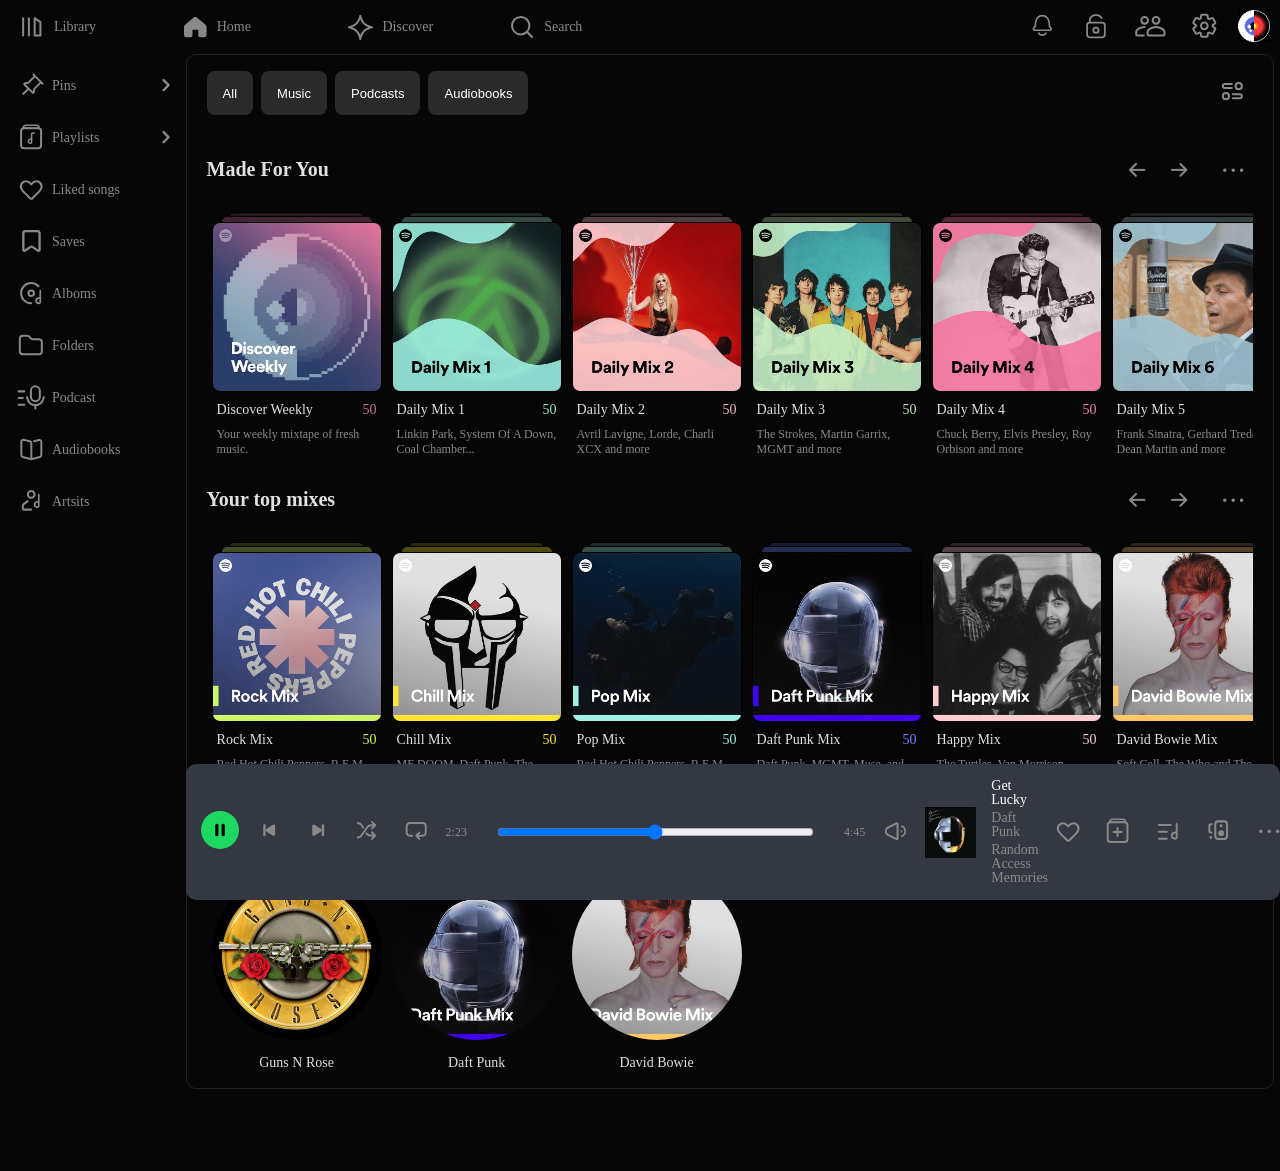
==== index.html @ 8d75981a "fix bugs" ====
<!doctype html>
<html lang="en">
    <head>
        <meta charset="UTF-8">
        <meta name="viewport" content="width=device-width, initial-scale=1.0">
        <link rel="stylesheet" href="./css/style.css">
        <title>imer-10Xfy</title>
    </head>

    <body>
        <!-- mobile and desktop header and menu -->
        <header>
            <!-- desktop >1200px -->
            <section class="desktop-menu">
                <figure class="first-section-head">
                    <div class="header-div">
                        <a href="#">
                            <img src="./assets/images/library.svg" alt="#">
                            <p>Library</p>
                        </a>
                    </div>

                    <div class="header-div">
                        <a href="#">
                            <img src="./assets/images/home button.svg" alt="#">
                            <p>Home</p>
                        </a>
                    </div>

                    <div class="header-div">
                        <a href="#">
                            <img src="./assets/images/Star.svg" alt="#">
                            <p>Discover</p>
                        </a>
                    </div>

                    <div class="header-div">
                        <a href="#">
                            <img src="./assets/images/search.svg" alt="#">
                            <p>Search</p>
                        </a>
                    </div>

                </figure>
                <figure class="second-section-head">
                    <a href="#"><img src="./assets/images/News.svg" class="green-hover" alt="#"></a>
                    <a href="#"><img src="./assets/images/private.svg" class="green-hover" alt="#"></a>

                    <!-- მარჯვენა საიდბარის ღილაკი -->
                    <label for="right-sidebar" class="right-sidebar-btn">
                        <input type="checkbox" id="right-sidebar" hidden>
                        <img src="./assets/images/friends.svg" alt="#" class="checked-color">
                    </label>

                    <a href="#"><img src="./assets/images/settings.svg" class="green-hover" alt="#"></a>
                    <a href="#"><img src="./assets/images/profile image.png" class="profile-img" alt="#"></a>
                </figure>
            </section>
            <!-- mobile 390px -->
            <section class="mobile-menu">
                <div class="header-div">
                    <a href="#">
                        <img src="./assets/images/home button.svg" alt="#">
                        <p>Home</p>
                    </a>
                </div>
                <div class="header-div">
                    <a href="#">
                        <img src="./assets/images/Star.svg" alt="#">
                        <p>Discover</p>
                    </a>
                </div>
                <div class="header-div">
                    <a href="#">
                        <img src="./assets/images/search.svg" alt="#">
                        <p>Search</p>
                    </a>
                </div>
                <div class="header-div">
                    <a href="#">
                        <img src="./assets/images/library.svg" alt="#">
                        <p>Library</p>
                    </a>
                </div>
                <div class="header-div">
                    <a href="#">
                        <img src="./assets/images/profile.svg" alt="#">
                        <p>Me</p>
                    </a>
                </div>
            </section>
        </header>


        <main>
            <!-- sidebar sections -->
            <aside class="side-bar">
                <nav>
                    <ul>
                        <li>
                            <a href="#">
                                <img src="./assets/images/Pins.svg" alt="#">
                                <p>Pins</p>
                            </a>
                            <img class="arrow" src="./assets/images/sidebar.svg" alt="#">
                        </li>
                        <li>
                            <a href="#">
                                <img src="./assets/images/Playlist.svg" alt="#">
                                <p>Playlists</p>
                            </a>
                            <img class="arrow" src="./assets/images/sidebar.svg" alt="#">
                        </li>
                        <li>
                            <a href="#">
                                <img src="./assets/images/liked songs.svg" alt="#">
                                <p>Liked songs</p>
                            </a>
                        </li>
                        <li>
                            <a href="#">
                                <img src="./assets/images/saves.svg" alt="#">
                                <p>Saves</p>
                            </a>
                        </li>
                        <li>
                            <a href="#">
                                <img src="./assets/images/Alboms.svg" alt="#">
                                <p>Alboms</p>
                            </a>
                        </li>
                        <li>
                            <a href="#">
                                <img src="./assets/images/Folders.svg" alt="#">
                                <p>Folders</p>
                            </a>
                        </li>
                        <li>
                            <a href="#">
                                <img src="./assets/images/podcast.svg" alt="#">
                                <p>Podcast</p>
                            </a>
                        </li>
                        <li>
                            <a href="#">
                                <img src="./assets/images/audiobook.svg" alt="#">
                                <p>Audiobooks</p>
                            </a>
                        </li>
                        <li>
                            <a href="#">
                                <img src="./assets/images/Artists.svg" alt="#">
                                <p>Artsits</p>
                            </a>
                        </li>
                    </ul>
                </nav>
            </aside>

            <section class="main-content">

                <section class="card-container">
                    <!-- temo -->
                    <section class="first-section">
                        <div class="filter-bar">
                            <button class="filter-btn filter-btn--all">All</button>
                            <button class="filter-btn">Music</button>
                            <button class="filter-btn">Podcasts</button>
                            <button class="filter-btn">Audiobooks</button>

                            <button class="icon-btn">
                                <img src="assets/images/first-section-icon.svg" alt="Settings" />
                            </button>
                        </div>

                        <div class="first-section-grid">
                            <a href="#" class="mix-card">
                                <img src="assets/images/first-section-img1.svg" alt="Get Lucky" />
                                <div class="card-info">
                                    <h4>Get Lucky feat...</h4>
                                    <p>Daft Punk</p>
                                </div>
                            </a>

                            <a href="#" class="mix-card">
                                <img src="assets/images/first-section-img2.svg" alt="Daily Mix 2" />
                                <div class="card-info">
                                    <h4>Daily Mix 2</h4>
                                </div>
                            </a>

                            <a href="#" class="mix-card">
                                <img src="assets/images/first-section-img3.svg" alt="Daily Mix 2" />
                                <div class="card-info">
                                    <h4>Daily Mix 1</h4>
                                </div>
                            </a>

                            <a href="#" class="mix-card">
                                <img src="assets/images/first-section-img1.svg" alt="Get Lucky" />
                                <div class="card-info">
                                    <h4>Instant Crush</h4>
                                    <p>Daft Punk</p>
                                </div>
                            </a>

                            <a href="#" class="mix-card">
                                <img src="assets/images/first-section-img1.svg" alt="Get Lucky" />
                                <div class="card-info">
                                    <h4>Around the Wo...</h4>
                                    <p>Daft Punk</p>
                                </div>
                            </a>

                            <a href="#" class="mix-card">
                                <img src="assets/images/first-section-img4.svg" alt="Get Lucky" />
                                <div class="card-info">
                                    <h4>Rock Mix</h4>
                                </div>
                            </a>
                        </div>
                    </section>


                    <!-- Mate -->
                    <section class="card-section">
                        <div class="card-title">
                            <p>Made For You</p>
                            <div>
                                <img src="assets/images/leftArrow.png" alt="leftArrow" class="arr">
                                <img src="assets/images/rightWhiteArrow.png" alt="rightWhiteArrow" class="arr">
                                <img src="assets/images/tree-dots.png" alt="tree dots :D" class="treeDots">
                            </div>
                        </div>
                        
                        <div class="cards-row1">
                            <div class="cards-container">
                                <div class="card">
                                    <div></div>
                                    <div></div>
                                    <a href="#">
                                        <img src="assets/images/DiscoverWeekly.png" class="card-img" alt="card"
                                            title="Discover Weekly">
                                    </a>
                                </div>
                                <div class="card-text">
                                    <p>Discover Weekly</p>
                                    <p>50</p>
                                </div>
                                <p>Your weekly mixtape of fresh music.</p>
                            </div>

                            <div class="cards-container">
                                <div class="card">
                                    <div></div>
                                    <div></div>
                                    <a href="#">
                                        <img src="assets/images/DailyMix1.png" class="card-img" alt="card"
                                            title="Daily Mix 1">
                                    </a>
                                </div>
                                <div class="card-text">
                                    <p>Daily Mix 1</p>
                                    <p>50</p>
                                </div>
                                <p>Linkin Park, System Of A Down, Coal Chamber...</p>
                            </div>

                            <div class="cards-container">
                                <div class="card">
                                    <div></div>
                                    <div></div>
                                    <a href="#">
                                        <img src="assets/images/DailyMix2.png" class="card-img" alt="card"
                                            title="Daily Mix 2">
                                    </a>
                                </div>
                                <div class="card-text">
                                    <p>Daily Mix 2</p>
                                    <p>50</p>
                                </div>
                                <p>Avril Lavigne, Lorde, Charli XCX and more</p>
                            </div>

                            <div class="cards-container">
                                <div class="card">
                                    <div></div>
                                    <div></div>
                                    <a href="#">
                                        <img src="assets/images/DailyMix3.png" class="card-img" alt="card"
                                            title="Daily Mix 3">
                                    </a>
                                </div>
                                <div class="card-text">
                                    <p>Daily Mix 3</p>
                                    <p>50</p>
                                </div>
                                <p>The Strokes, Martin Garrix, MGMT and more</p>
                            </div>

                            <div class="cards-container">
                                <div class="card">
                                    <div></div>
                                    <div></div>
                                    <a href="#">
                                        <img src="assets/images/DailyMix4.png" class="card-img" alt="card"
                                            title="Daily Mix 4">
                                    </a>
                                </div>
                                <div class="card-text">
                                    <p>Daily Mix 4</p>
                                    <p>50</p>
                                </div>
                                <p>Chuck Berry, Elvis Presley, Roy Orbison and more</p>
                            </div>

                            <div class="cards-container">
                                <div class="card">
                                    <div></div>
                                    <div></div>
                                    <a href="#">
                                        <img src="assets/images/DailyMix5.png" class="card-img" alt="card"
                                            title="Daily Mix 5">
                                    </a>
                                </div>
                                <div class="card-text">
                                    <p>Daily Mix 5</p>
                                    <p>50</p>
                                </div>
                                <p>Frank Sinatra, Gerhard Trede, Dean Martin and more</p>
                            </div>

                            <div class="cards-container">
                                <div class="card">
                                    <div></div>
                                    <div></div>
                                    <a href="#">
                                        <img src="assets/images/NirvanaRadio.png" class="card-img" alt="card"
                                            title="Nirvana Radio">
                                    </a>
                                </div>
                                <div class="card-text">
                                    <p>Nirvana Radio</p>
                                    <p>50</p>
                                </div>
                                <p>The Strokes, Martin Garrix, MGMT and more</p>
                            </div>

                            <div class="cards-container">
                                <div class="card">
                                    <div></div>
                                    <div></div>
                                    <a href="#">
                                        <img src="assets/images/FallOutBoy.png" class="card-img" alt="card"
                                            title="Fall Out Boy Radio">
                                    </a>
                                </div>
                                <div class="card-text">
                                    <p>Fall Out Boy Radio</p>
                                    <p>50</p>
                                </div>
                                <p>With Panic! At The Disco, The All-American Rejects,...</p>
                            </div>
                        </div>
                    </section>

                    <section class="card-section">
                        <div class="card-title">
                            <p>Your top mixes</p>
                            <div>
                                <img src="assets/images/leftArrow.png" alt="leftArrow" class="arr">
                                <img src="assets/images/rightWhiteArrow.png" alt="rightWhiteArrow" class="arr">
                                <img src="assets/images/tree-dots.png" alt="tree dots :D" class="treeDots">
                            </div>
                        </div>


                        <div class="cards-row2">
                            <div class="cards-container">
                                <div class="card">
                                    <div></div>
                                    <div></div>
                                    <a href="#">
                                        <img src="assets/images/RockMix.png" class="card-img" alt="card" title="Rock Mix">
                                    </a>
                                </div>
                                <div class="card-text">
                                    <p>Rock Mix</p>
                                    <p>50</p>
                                </div>
                                <p>Red Hot Chili Peppers, R.E.M., Guns N' Roses...</p>
                            </div>

                            <div class="cards-container">
                                <div class="card">
                                    <div></div>
                                    <div></div>
                                    <a href="#">
                                        <img src="assets/images/ChillMix.png" class="card-img" alt="card" title="Chill Mix">
                                    </a>
                                </div>
                                <div class="card-text">
                                    <p>Chill Mix</p>
                                    <p>50</p>
                                </div>
                                <p>MF DOOM, Daft Punk, The Chainsmokers, and more.</p>
                            </div>

                            <div class="cards-container">
                                <div class="card">
                                    <div></div>
                                    <div></div>
                                    <a href="#">
                                        <img src="assets/images/PopMix.png" class="card-img" alt="card" title="Pop Mix">
                                    </a>
                                </div>
                                <div class="card-text">
                                    <p>Pop Mix</p>
                                    <p>50</p>
                                </div>
                                <p>Red Hot Chili Peppers, R.E.M., Guns N’ Roses...</p>
                            </div>

                            <div class="cards-container">
                                <div class="card">
                                    <div></div>
                                    <div></div>
                                    <a href="#">
                                        <img src="assets/images/DaftPunkMix.png" class="card-img" alt="card"
                                            title="Daft Punk Mix">
                                    </a>
                                </div>
                                <div class="card-text">
                                    <p>Daft Punk Mix</p>
                                    <p>50</p>
                                </div>
                                <p>Daft Punk, MGMT, Muse, and more</p>
                            </div>

                            <div class="cards-container">
                                <div class="card">
                                    <div></div>
                                    <div></div>
                                    <a href="#">
                                        <img src="assets/images/HappyMix.png" class="card-img" alt="card" title="Happy Mix">
                                    </a>
                                </div>
                                <div class="card-text">
                                    <p>Happy Mix</p>
                                    <p>50</p>
                                </div>
                                <p>The Turtles, Van Morrison, ABBA and more</p>
                            </div>

                            <div class="cards-container">
                                <div class="card">
                                    <div></div>
                                    <div></div>
                                    <a href="#">
                                        <img src="assets/images/DavidBowieMix.png" class="card-img" alt="card"
                                            title="David Bowie Mix">
                                    </a>
                                </div>
                                <div class="card-text">
                                    <p>David Bowie Mix</p>
                                    <p>50</p>
                                </div>
                                <p>Soft Cell, The Who and The Clash</p>
                            </div>

                            <div class="cards-container">
                                <div class="card">
                                    <div></div>
                                    <div></div>
                                    <a href="#">
                                        <img src="assets/images/UpbeatMix.png" class="card-img" alt="card"
                                            title="Upbeat Mix">
                                    </a>
                                </div>
                                <div class="card-text">
                                    <p>Upbeat Mix</p>
                                    <p>50</p>
                                </div>
                                <p>Kylie Minogue, Charli XCX, Cage The Elephant and....</p>
                            </div>

                            <div class="cards-container">
                                <div class="card">
                                    <div></div>
                                    <div></div>
                                    <a href="#">
                                        <img src="assets/images/60sMix.png" class="card-img" alt="card" title="60s Mix">
                                    </a>
                                </div>
                                <div class="card-text">
                                    <p>60s Mix</p>
                                    <p>50</p>
                                </div>
                                <p>Chuck Berry, Skeeter David, Van Morrison and....</p>
                            </div>
                        </div>
                    </section>

                    <section class="card-section">
                        <div class="card-title">
                            <p>Your favorite artists</p>
                            <div>
                                <img src="assets/images/leftArrow.png" alt="leftArrow" class="arr">
                                <img src="assets/images/rightWhiteArrow.png" alt="rightWhiteArrow" class="arr">
                                <img src="assets/images/tree-dots.png" alt="tree dots :D" class="treeDots">
                            </div>
                        </div>


                        <div class="cards-row3">
                            <div>
                                <img src="assets/images/roseAndYellow.png" class="card-img-row3">
                                <p>Guns N Rose</p>
                            </div>
                            <div>
                                <img src="assets/images/DaftPunkMix.png" class="card-img-row3" alt="card" title="Daft Punk">
                                <p>Daft Punk</p>
                            </div>
                            <div>
                                <img src="assets/images/DavidBowieMix.png" class="card-img-row3" aria-readonly="card"
                                    title="David Bowie">
                                <p>David Bowie</p>
                            </div>
                        </div>
                    </section>
                </section>
            </section>


            <!-- ********* rightb side bar ********** -->

            <section class="right-sidebar-section">
                <aside class="rightSidebar">
                    <div class="right-bar-head">
                        <p>Friends Activity</p>
                        <img src="assets/images/addFriends.png" class="addFriends-img">
                    </div>


                    <div class="right-main-divs">
                        <img src="./assets/images/friend1.png" class="friends-img">
                        <div>
                            <p>FriendlyMusicListener</p>
                            <div class="friends-list1">
                                <img src="assets/images/iconsConection.png">
                                <p>Goosebumps</p>
                                <div></div>
                                <p>Travis Scott</p>
                            </div>
                        </div>
                    </div>

                    <div class="right-main-divs">
                        <img src="./assets/images/friend2.png" class="friends-img">
                        <div>
                            <p>AverageMusicEnjoyer</p>
                            <div class="friends-list1">
                                <img src="assets/images/iconsConection.png">
                                <p>Get Lucky</p>
                                <div></div>
                                <p>Daft Punk</p>
                            </div>
                        </div>
                    </div>

                    <div class="right-main-divs">
                        <img src="./assets/images/friend3.png" class="friends-img">
                        <div>
                            <p>MusicEnthusiast</p>
                            <div class="friends-list2">
                                <p>1h</p>
                                <p>would he</p>
                                <div></div>
                                <p>joji</p>
                            </div>
                        </div>
                    </div>

                    <div class="right-main-divs">
                        <img src="./assets/images/friend4.png" class="friends-img">
                        <div>
                            <p>IListenToMusic56</p>
                            <div class="friends-list2">
                                <p>6h</p>
                                <p>Rockstar</p>
                                <div></div>
                                <p>Post Malone</p>
                            </div>
                        </div>
                    </div>
                </aside>
            </section>
        </main>


        <footer>
            <section class="player">
                <nav class="mobile-player">
                    <ul class="items-wrapper">
                        <li class="song-player">
                            <img class="mobile-player-photo" src="./assets/player images/music-img.png" alt="">
                            <article class="player-text-container">
                                <p class="song-title">Get Lucky (feat. Pharrell Williams and Nile Rodgers)</p>
                                <p>Daft Punk</p>
                            </article>
                        </li>
                        <li class="buttons-container">
                            <button><img src="./assets/player images/add to playlits.svg" alt="#"></button>
                            <button><img src="./assets/player images/play simple.svg" alt="#"></button>
                        </li>
                    </ul>
                </nav>
                <nav class="desktop-player">
                    <ul class="list-item-containers">
                        <li><button class="pause-button"><img src="./assets/desktop-player imagaes/desktop player -pouse button.svg" alt="#"></button></li>
                        <li><button><img src="./assets/desktop-player imagaes/player left.svg" alt="#"></button></li>
                        <li><button><img src="./assets/desktop-player imagaes/player right.svg" alt="#"></button></li>
                        <li><button><img src="./assets/desktop-player imagaes/shuffle.svg" alt="#"></button></li>
                        <li><button><img src="./assets/desktop-player imagaes/loop.svg" alt="#"></button></li>
                        <li>
                            <article class="player-time">
                                <span>2:23</span>
                                <input type="range" min="0" max="100" value="50" class="progress">
                                <span>4:45</span>
                            </article>
                        </li>
                        <li><button><img src="./assets/desktop-player imagaes/volume.svg" alt="#"></button></li>
                        <li>
                            <figure>
                                <img class="desktop-playe-image" src="./assets/player images/music-img.png" alt="#">
                                <figcaption>
                                    <h1>Get Lucky</h1>
                                    <p>Daft Punk</p>
                                    <p>Random Access Memories</p>
                                </figcaption>
                            </figure>
                        </li>
                    </ul>

                    <ul class="list-item-containers">
                        <li><button><img src="./assets/desktop-player imagaes/pc-like.svg" alt="#"></button></li>
                        <li><button><img src="./assets/desktop-player imagaes/pc-playlist.svg" alt="#"></button></li>
                        <li><button><img src="./assets/desktop-player imagaes/pc-lyrics.svg" alt="#"></button></li>
                        <li><button><img src="./assets/desktop-player imagaes/pc-device.svg" alt="#"></button></li>
                        <li><button><img src="./assets/desktop-player imagaes/pc-playing-more.svg" alt="#"></button></li>
                        <li><button class="line"><img src="./assets/desktop-player imagaes/line.svg" alt="#"></button></li>
                        <li><button class="profile-img"><img src="./assets/desktop-player imagaes/DJ.svg" alt="#"></button></li>
                        <li><button><img src="./assets/desktop-player imagaes/pc-queue.svg" alt="#"></button></li>
                    </ul>
                </nav>
            </section>
        </footer>
    </body>
</html>
---- css/style.css ----
*, *::after, *::before {
  padding: 0;
  margin: 0;
  box-sizing: border-box;
}

body {
  width: 100%;
  background-color: #060606;
  color: #E0E0E0;
}

html {
  font-size: 62.5%;
}

li {
  list-style: none;
}

a {
  text-decoration: none;
  color: #898989;
}

h1 {
  color: #898989;
}

.desktop-player {
  display: none;
}

@media (min-width: 1200px) {
  .desktop-player {
    width: 85.5%;
    background-color: #333842;
    display: flex;
    justify-content: space-between;
    align-items: center;
    border-radius: 1rem;
    padding: 1.5rem;
    position: fixed;
    bottom: 0;
    right: 0;
  }
  .list-item-containers {
    display: flex;
    justify-content: center;
    align-items: center;
    gap: 1rem;
  }
  .list-item-containers li button {
    background-color: transparent;
    border: 0 solid;
  }
  .list-item-containers li button:hover, .list-item-containers li button:hover {
    filter: brightness(0) saturate(100%) invert(57%) sepia(98%) saturate(400%) hue-rotate(80deg) brightness(110%);
  }
  .list-item-containers li .pause-button:hover, .list-item-containers li .line:hover, .list-item-containers li .profile-img:hover {
    filter: none;
  }
  .player-time {
    display: flex;
    justify-content: center;
    align-items: center;
    gap: 3rem;
  }
  .player-time input {
    width: 31.7rem;
  }
  .player-time span {
    font-size: 1.2rem;
    font-weight: 400;
    line-height: 100%;
    letter-spacing: 3%;
    color: #898989;
  }
  .desktop-playe-image {
    width: 5.1rem;
  }
  figure {
    display: flex;
    justify-content: center;
    align-items: center;
    gap: 1.5rem;
    cursor: pointer;
  }
  figure figcaption {
    display: flex;
    justify-content: center;
    align-items: start;
    flex-direction: column;
    gap: 0.4rem;
  }
  figure figcaption h1 {
    font-size: 1.4rem;
    font-weight: 400;
    line-height: 100%;
    letter-spacing: 3%;
    color: white;
  }
  figure figcaption p {
    font-size: 1.4rem;
    font-weight: 400;
    line-height: 100%;
    letter-spacing: 3%;
    color: #898989;
  }
}
header {
  width: 100%;
}

.desktop-menu {
  display: none;
}

.mobile-menu {
  background: linear-gradient(to bottom, rgba(17, 17, 17, 0.85) 0%, rgb(17, 17, 17) 100%);
  display: flex;
  justify-content: center;
  align-items: center;
  padding: 2rem 2.85rem;
  gap: 3.1rem;
  position: fixed;
  bottom: 0;
  left: 0;
  right: 0;
  z-index: 100;
}
.mobile-menu .header-div a {
  display: flex;
  justify-content: center;
  align-items: center;
  flex-direction: column;
  padding: 0.4rem 0.5rem;
  gap: 0.7rem;
}
.mobile-menu .header-div a p {
  font-size: 1.2rem;
  font-weight: 400;
  line-height: 100%;
  letter-spacing: 3%;
}

.header-div:hover img {
  filter: brightness(0) saturate(100%) invert(57%) sepia(98%) saturate(400%) hue-rotate(80deg) brightness(110%);
}

@media (min-width: 1200px) {
  .mobile-menu {
    display: none;
  }
  .desktop-menu {
    display: flex;
    justify-content: space-between;
    align-items: center;
    width: 100%;
    height: 4rem;
    padding: 2.7rem 0;
    background-color: #060606;
  }
  .desktop-menu .first-section-head {
    display: flex;
    justify-content: start;
    align-items: center;
    width: 100%;
  }
  .desktop-menu .first-section-head .header-div {
    width: 14.7%;
    padding: 0.5rem;
  }
  .desktop-menu .first-section-head .header-div a {
    display: flex;
    justify-content: start;
    align-items: center;
    gap: 1rem;
    padding-left: 1.5rem;
  }
  .desktop-menu .first-section-head .header-div a p {
    font-size: 1.4rem;
    font-weight: 400;
    line-height: 100%;
    letter-spacing: 3%;
  }
  .desktop-menu .second-section-head {
    display: flex;
    justify-content: center;
    align-items: center;
    gap: 1.3rem;
    padding: 1rem;
  }
  .desktop-menu .second-section-head .green-hover:hover {
    filter: brightness(0) saturate(100%) invert(57%) sepia(98%) saturate(400%) hue-rotate(80deg) brightness(110%);
  }
  .desktop-menu .second-section-head .green-hover:hover {
    transform: scale(1.1);
    transition: 0.2s;
    cursor: pointer;
  }
  .desktop-menu .second-section-head .green-hover:active {
    filter: brightness(0) saturate(100%) invert(57%) sepia(98%) saturate(400%) hue-rotate(80deg) brightness(110%);
  }
  .desktop-menu .second-section-head .green-hover:active {
    transform: scale(1.2);
    transition: 0.2s;
    cursor: pointer;
  }
  .header-div:hover {
    background-color: #111111;
    border-radius: 1rem;
  }
  .profile-img {
    width: 3.2rem;
  }
}
.side-bar {
  display: none;
}

main {
  display: flex;
  width: 100%;
}

.card-container {
  width: 100%;
}

.main-content {
  width: 100%;
  padding: 0;
  border: 0.1rem solid #202020;
  border-radius: 1rem;
}

@media (min-width: 1200px) {
  .main-content {
    width: 85%;
  }
  .side-bar {
    display: flex;
    width: 14.5%;
    flex-shrink: 0;
    background-color: #060606;
    font-size: 1.4rem;
    font-weight: 400;
    line-height: 100%;
    letter-spacing: 3%;
  }
  .side-bar nav {
    margin-top: 1.1rem;
    margin-left: 1.1rem;
    width: 100%;
  }
  .side-bar nav ul {
    display: flex;
    justify-content: center;
    align-items: start;
    flex-direction: column;
    gap: 1.1rem;
  }
  .side-bar nav ul li {
    display: flex;
    justify-content: space-between;
    align-items: center;
    width: 100%;
  }
  .side-bar nav ul li a {
    display: flex;
    justify-content: start;
    align-items: center;
    width: 100%;
  }
  .side-bar nav ul li a p {
    font-size: 1.4rem;
    font-weight: 400;
    line-height: 100%;
    letter-spacing: 3%;
  }
  .side-bar nav ul li a .arrow {
    margin-right: 0;
  }
  .side-bar nav ul li:hover {
    background-color: #111111;
    cursor: pointer;
  }
}
.right-sidebar-section {
  display: none;
}

.card-container {
  padding: 0 2rem;
}

@media (min-width: 64rem) {
  .right-sidebar-section {
    display: block;
  }
  .right-sidebar-btn {
    cursor: pointer;
  }
  .right-sidebar-btn:hover {
    filter: brightness(0) saturate(100%) invert(57%) sepia(98%) saturate(400%) hue-rotate(80deg) brightness(110%);
  }
  .right-sidebar-btn:hover {
    transform: scale(1.1);
    transition: 0.2s;
    cursor: pointer;
  }
  .right-sidebar-btn:active {
    filter: brightness(0) saturate(100%) invert(57%) sepia(98%) saturate(400%) hue-rotate(80deg) brightness(110%);
  }
  .right-sidebar-btn:active {
    transform: scale(1.2);
    transition: 0.2s;
    cursor: pointer;
  }
  .rightSidebar {
    width: 35.8rem;
    height: 100%;
    background-color: #060606;
    border: 0.1rem solid #202020;
    border-radius: 1rem;
    display: none;
  }
  body:has(#right-sidebar:checked) main {
    display: flex;
    justify-content: flex-start;
  }
  body:has(#right-sidebar:checked) .main-content {
    display: flex;
    justify-content: start;
    width: 110rem;
  }
  body:has(#right-sidebar:checked) .checked-color {
    filter: brightness(0) saturate(100%) invert(57%) sepia(98%) saturate(400%) hue-rotate(80deg) brightness(110%);
  }
  body:has(#right-sidebar:checked) .rightSidebar {
    display: block;
  }
  body:has(#right-sidebar:checked) .addFriends-img:hover {
    filter: brightness(0) saturate(100%) invert(57%) sepia(98%) saturate(400%) hue-rotate(80deg) brightness(110%);
  }
  body:has(#right-sidebar:checked) .addFriends-img:hover {
    transform: scale(1.1);
    transition: 0.2s;
    cursor: pointer;
  }
  body:has(#right-sidebar:checked) .addFriends-img:active {
    filter: brightness(0) saturate(100%) invert(57%) sepia(98%) saturate(400%) hue-rotate(80deg) brightness(110%);
  }
  body:has(#right-sidebar:checked) .addFriends-img:active {
    transform: scale(1.2);
    transition: 0.2s;
    cursor: pointer;
  }
  body:has(#right-sidebar:checked) .friends-img {
    width: 4rem;
  }
  body:has(#right-sidebar:checked) .rightSidebar {
    display: flex;
    flex-direction: column;
    gap: 3rem;
    padding-left: 2rem;
    color: #E0E0E0;
  }
  body:has(#right-sidebar:checked) .rightSidebar > div {
    display: flex;
    gap: 2rem;
  }
  body:has(#right-sidebar:checked) .right-bar-head {
    display: felx;
    justify-content: space-between;
    align-items: center;
    padding: 2.5rem 0 1.5rem 0;
    width: 30rem;
    font-size: 1.4rem;
    font-weight: 500;
  }
  body:has(#right-sidebar:checked) .right-main-divs > img {
    height: 4rem;
  }
  body:has(#right-sidebar:checked) .rightSidebar > div:nth-of-type(1n+2) {
    width: 26.1rem;
    height: 4.6rem;
  }
  body:has(#right-sidebar:checked) .right-main-divs > div {
    display: flex;
    flex-direction: column;
    gap: 1rem;
  }
  body:has(#right-sidebar:checked) .friends-list1,
  body:has(#right-sidebar:checked) .friends-list2 {
    display: flex;
    align-items: center;
    width: 21.7rem;
  }
  body:has(#right-sidebar:checked) .friends-list1 {
    gap: 1rem;
    transform: translate(-1rem, -0.5rem);
  }
  body:has(#right-sidebar:checked) .friends-list2 {
    gap: 2rem;
  }
  body:has(#right-sidebar:checked) .friends-list1 > div,
  body:has(#right-sidebar:checked) .friends-list2 > div {
    width: 0.3rem;
    height: 0.3rem;
    background-color: #898989;
    border-radius: 50%;
  }
  body:has(#right-sidebar:checked) .friends-list1 > p,
  body:has(#right-sidebar:checked) .friends-list2 > p {
    font-size: 1.4rem;
    font-weight: 400;
  }
  body:has(#right-sidebar:checked) .friends-list1 > p:nth-of-type(2),
  body:has(#right-sidebar:checked) .friends-list2 > p:nth-of-type(2n+1) {
    color: #898989;
  }
}
.main-content::-webkit-scrollbar {
  display: none;
}

.card-container {
  height: 113%;
}

.card-title {
  display: flex;
  justify-content: space-between;
  align-items: center;
  font-size: 2rem;
  font-weight: 700;
  padding: 2.5rem 0;
}

.card-title div {
  display: flex;
  justify-content: space-between;
  align-items: center;
  gap: 2.5rem;
}

.arr {
  display: none;
}

.treeDots {
  cursor: pointer;
}
.treeDots:hover {
  filter: brightness(0) saturate(100%) invert(57%) sepia(98%) saturate(400%) hue-rotate(80deg) brightness(110%);
}
.treeDots:hover {
  transform: scale(1.1);
  transition: 0.2s;
  cursor: pointer;
}
.treeDots:active {
  filter: brightness(0) saturate(100%) invert(57%) sepia(98%) saturate(400%) hue-rotate(80deg) brightness(110%);
}
.treeDots:active {
  transform: scale(1.2);
  transition: 0.2s;
  cursor: pointer;
}

.cards-row1, .cards-row2, .cards-row3 {
  padding-left: 0.5rem;
  display: flex;
  justify-content: space-between;
  align-items: center;
  gap: 1rem;
  overflow-x: scroll;
}
.cards-row1 .cards-container, .cards-row2 .cards-container, .cards-row3 .cards-container {
  display: flex;
  flex-direction: column;
  align-items: center;
  justify-content: center;
  height: 20rem;
}
.cards-row1 .card > div:nth-of-type(1), .cards-row2 .card > div:nth-of-type(1), .cards-row3 .card > div:nth-of-type(1) {
  width: 11rem;
  height: 0.25rem;
}
.cards-row1 .card > div:nth-of-type(2), .cards-row2 .card > div:nth-of-type(2), .cards-row3 .card > div:nth-of-type(2) {
  width: 12.6rem;
  height: 0.5rem;
}
.cards-row1 .card, .cards-row2 .card, .cards-row3 .card {
  width: 14.1rem;
  height: 18.5rem;
}
.cards-row1 .card-img, .cards-row2 .card-img, .cards-row3 .card-img {
  width: 100%;
}
.cards-row1 .card-text, .cards-row2 .card-text, .cards-row3 .card-text {
  width: 13.5rem;
  height: 2.5rem;
  font-weight: 500;
  font-size: 1.16rem;
  display: flex;
  justify-content: space-between;
}
.cards-row1 .cards-container > p:nth-of-type(1), .cards-row2 .cards-container > p:nth-of-type(1), .cards-row3 .cards-container > p:nth-of-type(1) {
  color: #898989;
  font-weight: 400;
  font-size: 1rem;
  width: 13.5rem;
}
.cards-row1 .card:hover,
.cards-row1 .card-img-row3:hover, .cards-row2 .card:hover,
.cards-row2 .card-img-row3:hover, .cards-row3 .card:hover,
.cards-row3 .card-img-row3:hover {
  transform: scale(1.02);
  transition: 0.1s;
}
.cards-row1 .card:active,
.cards-row1 .card-img-row3:active, .cards-row2 .card:active,
.cards-row2 .card-img-row3:active, .cards-row3 .card:active,
.cards-row3 .card-img-row3:active {
  transform: scale(1.04);
}

.cards-row3 {
  display: flex;
  justify-content: start;
  align-items: center;
  gap: 1rem;
  font-size: 1.4rem;
  font-weight: 500;
}

.cards-row3 p {
  padding: 1.5rem 0;
}

.card-img-row3 {
  width: 14.1rem;
  height: 14.1rem;
  box-sizing: content-box;
  border-radius: 50%;
  cursor: pointer;
}

.cards-row3 div {
  display: flex;
  flex-direction: column;
  align-items: center;
  justify-content: center;
}

.cards-row1::-webkit-scrollbar,
.cards-row2::-webkit-scrollbar,
.cards-row3::-webkit-scrollbar {
  display: none;
}

.cards-row1 .cards-container:nth-of-type(1) .card {
  display: flex;
  flex-direction: column;
  align-items: center;
}
.cards-row1 .cards-container:nth-of-type(1) .card > div:nth-of-type(1) {
  background-color: rgba(206, 110, 154, 0.1490196078);
  border-radius: 0.8rem 0.8rem 0 0;
  border: 0.1rem solid black;
  box-sizing: content-box;
}
.cards-row1 .cards-container:nth-of-type(1) .card > div:nth-of-type(2) {
  background-color: rgba(206, 110, 154, 0.3019607843);
  border-radius: 0.8rem 0.8rem 0 0;
}
.cards-row1 .cards-container:nth-of-type(1) .card-text > p:nth-of-type(2) {
  color: #CE6E9A;
  font-weight: 400;
}
.cards-row1 .cards-container:nth-of-type(1) .card-img {
  border-radius: 0.8rem;
  border: 0.15rem solid black;
}

.cards-row1 .cards-container:nth-of-type(2) .card {
  display: flex;
  flex-direction: column;
  align-items: center;
}
.cards-row1 .cards-container:nth-of-type(2) .card > div:nth-of-type(1) {
  background-color: rgba(149, 230, 211, 0.1490196078);
  border-radius: 0.8rem 0.8rem 0 0;
  border: 0.1rem solid black;
  box-sizing: content-box;
}
.cards-row1 .cards-container:nth-of-type(2) .card > div:nth-of-type(2) {
  background-color: rgba(149, 230, 211, 0.3019607843);
  border-radius: 0.8rem 0.8rem 0 0;
}
.cards-row1 .cards-container:nth-of-type(2) .card-text > p:nth-of-type(2) {
  color: #95E6D3;
  font-weight: 400;
}
.cards-row1 .cards-container:nth-of-type(2) .card-img {
  border-radius: 0.8rem;
  border: 0.15rem solid black;
}

.cards-row1 .cards-container:nth-of-type(3) .card {
  display: flex;
  flex-direction: column;
  align-items: center;
}
.cards-row1 .cards-container:nth-of-type(3) .card > div:nth-of-type(1) {
  background-color: rgba(244, 184, 189, 0.1490196078);
  border-radius: 0.8rem 0.8rem 0 0;
  border: 0.1rem solid black;
  box-sizing: content-box;
}
.cards-row1 .cards-container:nth-of-type(3) .card > div:nth-of-type(2) {
  background-color: rgba(244, 184, 189, 0.3019607843);
  border-radius: 0.8rem 0.8rem 0 0;
}
.cards-row1 .cards-container:nth-of-type(3) .card-text > p:nth-of-type(2) {
  color: #F4B8BD;
  font-weight: 400;
}
.cards-row1 .cards-container:nth-of-type(3) .card-img {
  border-radius: 0.8rem;
  border: 0.15rem solid black;
}

.cards-row1 .cards-container:nth-of-type(4) .card {
  display: flex;
  flex-direction: column;
  align-items: center;
}
.cards-row1 .cards-container:nth-of-type(4) .card > div:nth-of-type(1) {
  background-color: rgba(195, 231, 183, 0.1490196078);
  border-radius: 0.8rem 0.8rem 0 0;
  border: 0.1rem solid black;
  box-sizing: content-box;
}
.cards-row1 .cards-container:nth-of-type(4) .card > div:nth-of-type(2) {
  background-color: rgba(195, 231, 183, 0.3019607843);
  border-radius: 0.8rem 0.8rem 0 0;
}
.cards-row1 .cards-container:nth-of-type(4) .card-text > p:nth-of-type(2) {
  color: #C3E7B7;
  font-weight: 400;
}
.cards-row1 .cards-container:nth-of-type(4) .card-img {
  border-radius: 0.8rem;
  border: 0.15rem solid black;
}

.cards-row1 .cards-container:nth-of-type(5) .card {
  display: flex;
  flex-direction: column;
  align-items: center;
}
.cards-row1 .cards-container:nth-of-type(5) .card > div:nth-of-type(1) {
  background-color: rgba(243, 127, 166, 0.1490196078);
  border-radius: 0.8rem 0.8rem 0 0;
  border: 0.1rem solid black;
  box-sizing: content-box;
}
.cards-row1 .cards-container:nth-of-type(5) .card > div:nth-of-type(2) {
  background-color: rgba(243, 127, 166, 0.3019607843);
  border-radius: 0.8rem 0.8rem 0 0;
}
.cards-row1 .cards-container:nth-of-type(5) .card-text > p:nth-of-type(2) {
  color: #F37FA6;
  font-weight: 400;
}
.cards-row1 .cards-container:nth-of-type(5) .card-img {
  border-radius: 0.8rem;
  border: 0.15rem solid black;
}

.cards-row1 .cards-container:nth-of-type(6) .card {
  display: flex;
  flex-direction: column;
  align-items: center;
}
.cards-row1 .cards-container:nth-of-type(6) .card > div:nth-of-type(1) {
  background-color: rgba(160, 190, 200, 0.1490196078);
  border-radius: 0.8rem 0.8rem 0 0;
  border: 0.1rem solid black;
  box-sizing: content-box;
}
.cards-row1 .cards-container:nth-of-type(6) .card > div:nth-of-type(2) {
  background-color: rgba(160, 190, 200, 0.3019607843);
  border-radius: 0.8rem 0.8rem 0 0;
}
.cards-row1 .cards-container:nth-of-type(6) .card-text > p:nth-of-type(2) {
  color: #A0BEC8;
  font-weight: 400;
}
.cards-row1 .cards-container:nth-of-type(6) .card-img {
  border-radius: 0.8rem;
  border: 0.15rem solid black;
}

.cards-row1 .cards-container:nth-of-type(7) .card {
  display: flex;
  flex-direction: column;
  align-items: center;
}
.cards-row1 .cards-container:nth-of-type(7) .card > div:nth-of-type(1) {
  background-color: rgba(253, 216, 125, 0.1490196078);
  border-radius: 0.8rem 0.8rem 0 0;
  border: 0.1rem solid black;
  box-sizing: content-box;
}
.cards-row1 .cards-container:nth-of-type(7) .card > div:nth-of-type(2) {
  background-color: rgba(253, 216, 125, 0.3019607843);
  border-radius: 0.8rem 0.8rem 0 0;
}
.cards-row1 .cards-container:nth-of-type(7) .card-text > p:nth-of-type(2) {
  color: #FDD87D;
  font-weight: 400;
}
.cards-row1 .cards-container:nth-of-type(7) .card-img {
  border-radius: 0.8rem;
  border: 0.15rem solid black;
}

.cards-row1 .cards-container:nth-of-type(8) .card {
  display: flex;
  flex-direction: column;
  align-items: center;
}
.cards-row1 .cards-container:nth-of-type(8) .card > div:nth-of-type(1) {
  background-color: rgba(212, 178, 169, 0.1490196078);
  border-radius: 0.8rem 0.8rem 0 0;
  border: 0.1rem solid black;
  box-sizing: content-box;
}
.cards-row1 .cards-container:nth-of-type(8) .card > div:nth-of-type(2) {
  background-color: rgba(212, 178, 169, 0.3019607843);
  border-radius: 0.8rem 0.8rem 0 0;
}
.cards-row1 .cards-container:nth-of-type(8) .card-text > p:nth-of-type(2) {
  color: #D4B2A9;
  font-weight: 400;
}
.cards-row1 .cards-container:nth-of-type(8) .card-img {
  border-radius: 0.8rem;
  border: 0.15rem solid black;
}

.cards-row2 .cards-container:nth-of-type(1) .card {
  display: flex;
  flex-direction: column;
  align-items: center;
}
.cards-row2 .cards-container:nth-of-type(1) .card > div:nth-of-type(1) {
  background-color: rgba(204, 246, 101, 0.1490196078);
  border-radius: 0.8rem 0.8rem 0 0;
  border: 0.1rem solid black;
  box-sizing: content-box;
}
.cards-row2 .cards-container:nth-of-type(1) .card > div:nth-of-type(2) {
  background-color: rgba(204, 246, 101, 0.3019607843);
  border-radius: 0.8rem 0.8rem 0 0;
}
.cards-row2 .cards-container:nth-of-type(1) .card-text > p:nth-of-type(2) {
  color: #CCF665;
  font-weight: 400;
}
.cards-row2 .cards-container:nth-of-type(1) .card-img {
  border-radius: 0.8rem;
  border: 0.15rem solid black;
}

.cards-row2 .cards-container:nth-of-type(2) .card {
  display: flex;
  flex-direction: column;
  align-items: center;
}
.cards-row2 .cards-container:nth-of-type(2) .card > div:nth-of-type(1) {
  background-color: rgba(249, 231, 44, 0.1490196078);
  border-radius: 0.8rem 0.8rem 0 0;
  border: 0.1rem solid black;
  box-sizing: content-box;
}
.cards-row2 .cards-container:nth-of-type(2) .card > div:nth-of-type(2) {
  background-color: rgba(249, 231, 44, 0.3019607843);
  border-radius: 0.8rem 0.8rem 0 0;
}
.cards-row2 .cards-container:nth-of-type(2) .card-text > p:nth-of-type(2) {
  color: #F9E72C;
  font-weight: 400;
}
.cards-row2 .cards-container:nth-of-type(2) .card-img {
  border-radius: 0.8rem;
  border: 0.15rem solid black;
}

.cards-row2 .cards-container:nth-of-type(3) .card {
  display: flex;
  flex-direction: column;
  align-items: center;
}
.cards-row2 .cards-container:nth-of-type(3) .card > div:nth-of-type(1) {
  background-color: rgba(155, 240, 226, 0.1490196078);
  border-radius: 0.8rem 0.8rem 0 0;
  border: 0.1rem solid black;
  box-sizing: content-box;
}
.cards-row2 .cards-container:nth-of-type(3) .card > div:nth-of-type(2) {
  background-color: rgba(155, 240, 226, 0.3019607843);
  border-radius: 0.8rem 0.8rem 0 0;
}
.cards-row2 .cards-container:nth-of-type(3) .card-text > p:nth-of-type(2) {
  color: #9BF0E2;
  font-weight: 400;
}
.cards-row2 .cards-container:nth-of-type(3) .card-img {
  border-radius: 0.8rem;
  border: 0.15rem solid black;
}

.cards-row2 .cards-container:nth-of-type(4) .card {
  display: flex;
  flex-direction: column;
  align-items: center;
}
.cards-row2 .cards-container:nth-of-type(4) .card > div:nth-of-type(1) {
  background-color: rgba(111, 134, 255, 0.1490196078);
  border-radius: 0.8rem 0.8rem 0 0;
  border: 0.1rem solid black;
  box-sizing: content-box;
}
.cards-row2 .cards-container:nth-of-type(4) .card > div:nth-of-type(2) {
  background-color: rgba(111, 134, 255, 0.3019607843);
  border-radius: 0.8rem 0.8rem 0 0;
}
.cards-row2 .cards-container:nth-of-type(4) .card-text > p:nth-of-type(2) {
  color: #6F86FF;
  font-weight: 400;
}
.cards-row2 .cards-container:nth-of-type(4) .card-img {
  border-radius: 0.8rem;
  border: 0.15rem solid black;
}

.cards-row2 .cards-container:nth-of-type(5) .card {
  display: flex;
  flex-direction: column;
  align-items: center;
}
.cards-row2 .cards-container:nth-of-type(5) .card > div:nth-of-type(1) {
  background-color: rgba(255, 203, 212, 0.1490196078);
  border-radius: 0.8rem 0.8rem 0 0;
  border: 0.1rem solid black;
  box-sizing: content-box;
}
.cards-row2 .cards-container:nth-of-type(5) .card > div:nth-of-type(2) {
  background-color: rgba(255, 203, 212, 0.3019607843);
  border-radius: 0.8rem 0.8rem 0 0;
}
.cards-row2 .cards-container:nth-of-type(5) .card-text > p:nth-of-type(2) {
  color: #FFCBD4;
  font-weight: 400;
}
.cards-row2 .cards-container:nth-of-type(5) .card-img {
  border-radius: 0.8rem;
  border: 0.15rem solid black;
}

.cards-row2 .cards-container:nth-of-type(6) .card {
  display: flex;
  flex-direction: column;
  align-items: center;
}
.cards-row2 .cards-container:nth-of-type(6) .card > div:nth-of-type(1) {
  background-color: rgba(255, 198, 104, 0.1490196078);
  border-radius: 0.8rem 0.8rem 0 0;
  border: 0.1rem solid black;
  box-sizing: content-box;
}
.cards-row2 .cards-container:nth-of-type(6) .card > div:nth-of-type(2) {
  background-color: rgba(255, 198, 104, 0.3019607843);
  border-radius: 0.8rem 0.8rem 0 0;
}
.cards-row2 .cards-container:nth-of-type(6) .card-text > p:nth-of-type(2) {
  color: #FFC668;
  font-weight: 400;
}
.cards-row2 .cards-container:nth-of-type(6) .card-img {
  border-radius: 0.8rem;
  border: 0.15rem solid black;
}

.cards-row2 .cards-container:nth-of-type(7) .card {
  display: flex;
  flex-direction: column;
  align-items: center;
}
.cards-row2 .cards-container:nth-of-type(7) .card > div:nth-of-type(1) {
  background-color: rgba(39, 133, 107, 0.1490196078);
  border-radius: 0.8rem 0.8rem 0 0;
  border: 0.1rem solid black;
  box-sizing: content-box;
}
.cards-row2 .cards-container:nth-of-type(7) .card > div:nth-of-type(2) {
  background-color: rgba(39, 133, 107, 0.3019607843);
  border-radius: 0.8rem 0.8rem 0 0;
}
.cards-row2 .cards-container:nth-of-type(7) .card-text > p:nth-of-type(2) {
  color: #27856B;
  font-weight: 400;
}
.cards-row2 .cards-container:nth-of-type(7) .card-img {
  border-radius: 0.8rem;
  border: 0.15rem solid black;
}

.cards-row2 .cards-container:nth-of-type(8) .card {
  display: flex;
  flex-direction: column;
  align-items: center;
}
.cards-row2 .cards-container:nth-of-type(8) .card > div:nth-of-type(1) {
  background-color: rgba(221, 19, 139, 0.1490196078);
  border-radius: 0.8rem 0.8rem 0 0;
  border: 0.1rem solid black;
  box-sizing: content-box;
}
.cards-row2 .cards-container:nth-of-type(8) .card > div:nth-of-type(2) {
  background-color: rgba(221, 19, 139, 0.3019607843);
  border-radius: 0.8rem 0.8rem 0 0;
}
.cards-row2 .cards-container:nth-of-type(8) .card-text > p:nth-of-type(2) {
  color: #DD138B;
  font-weight: 400;
}
.cards-row2 .cards-container:nth-of-type(8) .card-img {
  border-radius: 0.8rem;
  border: 0.15rem solid black;
}

@media (min-width: 1200px) {
  .card-container {
    height: 108%;
  }
  .cards-row1, .cards-row2, .cards-row3 {
    height: 25.3rem;
  }
  .cards-row1 .cards-container, .cards-row2 .cards-container, .cards-row3 .cards-container {
    width: 17rem;
    height: 25.3rem;
  }
  .cards-row1 .card, .cards-row2 .card, .cards-row3 .card {
    width: 17rem;
    height: 19rem;
  }
  .cards-row1 .card-img, .cards-row2 .card-img, .cards-row3 .card-img {
    width: 100%;
  }
  .cards-row1 .card > div:nth-of-type(1), .cards-row2 .card > div:nth-of-type(1), .cards-row3 .card > div:nth-of-type(1) {
    width: 13.3rem;
  }
  .cards-row1 .card > div:nth-of-type(2), .cards-row2 .card > div:nth-of-type(2), .cards-row3 .card > div:nth-of-type(2) {
    width: 15rem;
  }
  .cards-row1 .card-text, .cards-row2 .card-text, .cards-row3 .card-text {
    font-size: 1.4rem;
    width: 16rem;
  }
  .cards-row1 .cards-container > p:nth-of-type(1), .cards-row2 .cards-container > p:nth-of-type(1), .cards-row3 .cards-container > p:nth-of-type(1) {
    font-size: 1.2rem;
    width: 16rem;
  }
  .cards-row1 .card-img-row3, .cards-row2 .card-img-row3, .cards-row3 .card-img-row3 {
    width: 17rem;
    height: 17rem;
  }
  .cards-row3 {
    height: 22rem;
  }
  .arr {
    display: block;
    cursor: pointer;
  }
  .arr:hover {
    filter: brightness(0) saturate(100%) invert(57%) sepia(98%) saturate(400%) hue-rotate(80deg) brightness(110%);
  }
  .arr:hover {
    transform: scale(1.1);
    transition: 0.2s;
    cursor: pointer;
  }
  .arr:active {
    filter: brightness(0) saturate(100%) invert(57%) sepia(98%) saturate(400%) hue-rotate(80deg) brightness(110%);
  }
  .arr:active {
    transform: scale(1.2);
    transition: 0.2s;
    cursor: pointer;
  }
}
.mobile-player {
  width: 100%;
  position: fixed;
  bottom: 9.3rem; /* match the height of your nav bar */
  right: 0;
  z-index: 99;
  padding: 0 0.8rem;
}
.mobile-player .items-wrapper {
  padding-left: 0.8rem;
  display: flex;
  justify-content: space-between;
  align-items: center;
  width: 100%;
  border-radius: 1rem;
  gap: 1rem;
  background-color: #333842;
}
.mobile-player .items-wrapper .song-player {
  display: flex;
  justify-content: center;
  align-items: center;
  gap: 1rem;
}
.mobile-player .items-wrapper .song-player .mobile-player-photo {
  width: 4.3rem;
}
.mobile-player .items-wrapper .song-player .player-text-container {
  width: 100%;
  padding: 1rem 0;
}
.mobile-player .items-wrapper .song-player .player-text-container .song-title {
  background: linear-gradient(90deg, #DBDBDB, #333842);
  -webkit-background-clip: text;
  -webkit-text-fill-color: transparent;
  color: transparent;
}
.mobile-player .items-wrapper .song-player .player-text-container p {
  font-size: 1.4rem;
  font-weight: 400;
  line-height: 100%;
  letter-spacing: 3%;
  color: #898989;
}
.mobile-player .items-wrapper .buttons-container {
  display: flex;
  justify-content: center;
  align-items: center;
}
.mobile-player .items-wrapper .buttons-container button {
  background-color: transparent;
  border: none;
  margin-right: 0;
  cursor: pointer;
}

.items-wrapper::before {
  content: "";
  width: 45%;
  background-color: white;
  bottom: 0;
  height: 0.3rem;
  position: absolute;
  z-index: 1;
}

.items-wrapper::after {
  content: "";
  width: 90%;
  background-color: white;
  bottom: 0;
  height: 0.3rem;
  position: absolute;
  right: 2.1rem;
  opacity: 0.45;
}

@media (min-width: 1200px) {
  .mobile-player {
    display: none !important;
  }
}
.first-section {
  padding: 16px 0;
}
.first-section .filter-bar {
  display: flex;
  gap: 8px;
  margin-bottom: 24px;
  overflow-x: auto;
}
.first-section .filter-bar::-webkit-scrollbar {
  display: none;
}
.first-section .filter-bar .filter-btn {
  background-color: #2a2a2a;
  color: #ffffff;
  border: none;
  padding: 8px 16px;
  border-radius: 8px;
  font-size: 13px;
  white-space: nowrap;
  cursor: pointer;
  transition: background 0.2s ease;
}
.first-section .filter-bar .filter-btn:hover {
  background-color: #3e3e3e;
}
.first-section .filter-bar .icon-btn {
  background: transparent;
  border: none;
  padding: 0;
  box-shadow: none;
  margin-left: auto;
}
.first-section .first-section-grid {
  display: grid;
  grid-template-columns: repeat(2, 1fr);
  gap: 8px;
}
.first-section .first-section-grid .mix-card {
  display: flex;
  align-items: center;
  padding: 10px 14px;
  background-color: #2a2a2a;
  border-radius: 10px;
  overflow: hidden;
  text-decoration: none;
  transition: background 0.3s;
}
.first-section .first-section-grid .mix-card:hover {
  background-color: #404040;
}
.first-section .first-section-grid .mix-card img {
  width: 56px;
  height: 56px;
  border-radius: 8px;
  object-fit: cover;
}
.first-section .first-section-grid .mix-card .card-info {
  padding: 0 8px;
  overflow: hidden;
}
.first-section .first-section-grid .mix-card .card-info h4 {
  color: #ffffff;
  font-size: 13px;
  margin: 0 0 4px 0;
  white-space: nowrap;
  overflow: hidden;
  text-overflow: ellipsis;
}
.first-section .first-section-grid .mix-card .card-info p {
  color: #b3b3b3;
  font-size: 12px;
  margin: 0;
}

.filter-btn--all {
  display: none !important;
}

@media (min-width: 1200px) {
  .first-section .first-section-grid {
    display: none;
  }
  .filter-btn--all {
    display: flex !important;
    align-items: center;
  }
  .filter-bar {
    margin-bottom: 0 !important;
  }
}
.main-Library {
  display: block;
  margin-top: 4rem;
  padding: 0 2rem;
}

.Library-main {
  display: none;
}

.Lib-Hov:hover {
  filter: brightness(0) saturate(100%) invert(57%) sepia(98%) saturate(400%) hue-rotate(80deg) brightness(110%);
}
.Lib-Hov:hover {
  transform: scale(1.1);
  transition: 0.2s;
  cursor: pointer;
}
.Lib-Hov:active {
  filter: brightness(0) saturate(100%) invert(57%) sepia(98%) saturate(400%) hue-rotate(80deg) brightness(110%);
}
.Lib-Hov:active {
  transform: scale(1.2);
  transition: 0.2s;
  cursor: pointer;
}

.Lib-search-Hov:hover {
  filter: brightness(0) saturate(100%) invert(57%) sepia(98%) saturate(400%) hue-rotate(80deg) brightness(110%);
}

.lib-search-head {
  display: flex;
  justify-content: space-between;
  align-items: start;
}

.lib-search-head > label {
  width: 30.6rem;
  height: 5rem;
}

.lib-search-head > label > input {
  width: 30.6rem;
  height: 3.5rem;
  background-color: #202020;
  border: none;
  border-radius: 1rem;
  font-size: 1.4rem;
  font-weight: 500;
  color: #898989;
  padding-left: 1rem;
  padding-right: 5rem;
}

.lib-search-head > label > input::-webkit-search-cancel-button {
  display: none;
}

.lib-search-head > label > img {
  transform: translate(27rem, -2.6rem);
  width: 2rem;
}

.lib-search-head > img {
  margin-left: 1rem;
}

.lib-head-icons {
  display: flex;
  justify-content: start;
  align-items: center;
  gap: 4rem;
  font-size: 1.4rem;
  font-weight: 400;
  color: #898989;
}

.lib-head-icons > div {
  display: flex;
  justify-content: center;
  align-items: center;
  gap: 1rem;
}

.lib-head-icons div:last-child {
  gap: 2rem;
}

.lib-main-cont div {
  display: flex;
  justify-content: space-between;
  align-items: center;
  font-weight: 700;
  font-size: 2rem;
  height: 9rem;
}

.lib-main-cont > a > div {
  color: #E0E0E0;
}

.lib-main-cont > hr {
  border: 1px solid #202020;
}

@media (min-width: 1200px) {
  .main-Library {
    display: none;
  }
  .Library-main {
    display: block;
  }
  .Library-main {
    margin: 2rem 2rem;
    height: 100vh;
  }
  .Lib-head-icons {
    display: flex;
    justify-content: space-between;
    align-items: center;
    margin: 0 1rem;
    font-size: 1.4rem;
    font-weight: 400;
    color: #898989;
  }
  .Lib-head-icons img:hover {
    filter: brightness(0) saturate(100%) invert(57%) sepia(98%) saturate(400%) hue-rotate(80deg) brightness(110%);
  }
  .Lib-head-icons img:hover {
    transform: scale(1.1);
    transition: 0.2s;
    cursor: pointer;
  }
  .Lib-head-icons img:active {
    filter: brightness(0) saturate(100%) invert(57%) sepia(98%) saturate(400%) hue-rotate(80deg) brightness(110%);
  }
  .Lib-head-icons img:active {
    transform: scale(1.2);
    transition: 0.2s;
    cursor: pointer;
  }
  .Lib-head-icons > div {
    display: flex;
    justify-content: space-between;
    align-items: center;
    width: 41.3rem;
  }
  .Lib-head-icons > div > div {
    display: flex;
    justify-content: space-between;
    align-items: center;
  }
  .Lib-cards {
    display: flex;
    flex-wrap: wrap;
    gap: 1rem;
    margin-top: 4rem;
    width: 100%;
  }
  .Lib-cards-container {
    display: flex;
    flex-direction: column;
    position: relative;
    width: 17rem;
    height: 25.3rem;
    font-size: 1.4rem;
    font-weight: 500;
  }
  .card-img {
    width: 17rem;
    height: 17rem;
  }
  .Lib-circle-img {
    display: flex;
    flex-direction: column;
    align-items: center;
    font-size: 1.4rem;
    font-weight: 500;
    gap: 2rem;
    position: relative;
  }
  .Lib-circle-img img:nth-of-type(1) {
    width: 17rem;
    height: 17rem;
  }
  .Lib-circle-img .Lib-Pin {
    display: flex;
    justify-content: center;
    align-items: center;
    width: 4rem;
    height: 4rem;
    background-color: #111111;
    border-radius: 50%;
    position: absolute;
    top: 0;
    right: 0;
  }
  .Lib-circle-img .Lib-Pin > img {
    width: 2.2rem;
    height: 2.2rem;
  }
  .Linkedsongs .Lib-Pin {
    display: flex;
    justify-content: center;
    align-items: center;
    width: 4rem;
    height: 4rem;
    background-color: #111111;
    border-radius: 50%;
    position: absolute;
    top: 0;
    right: 0;
  }
  .Linkedsongs .Lib-Pin .Lib-Pin > img {
    width: 2.2rem;
    height: 2.2rem;
  }
  .Linkedsongs .Lib-card {
    display: flex;
    flex-direction: column;
    align-items: center;
  }
  .Linkedsongs .Lib-card > div:nth-of-type(1) {
    width: 13.3rem;
    height: 0.3rem;
    background-color: rgba(30, 215, 96, 0.1490196078);
    border-radius: 0.8rem 0.8rem 0 0;
    border: 0.1rem solid black;
    box-sizing: content-box;
    opacity: 1;
  }
  .Linkedsongs .Lib-card > div:nth-of-type(2) {
    width: 15.4rem;
    height: 0.6rem;
    background-color: rgba(30, 215, 96, 0.3019607843);
    border-radius: 0.8rem 0.8rem 0 0;
  }
  .Linkedsongs .Lib-card > a > img {
    border-radius: 0.8rem;
    border: 0.15rem solid black;
  }
  .Linkedsongs .Lib-card-text {
    font-weight: 500;
    font-size: 1.4rem;
    color: #E0E0E0;
    width: 16.8rem;
  }
  .Linkedsongs .Lib-card-text div {
    display: flex;
    justify-content: space-between;
    margin: 0.8rem 0 1.5rem 0;
  }
  .Linkedsongs .Lib-card-text > p {
    font-weight: 400;
    font-size: 1.2rem;
    color: #898989;
  }
  .Linkedsongs .Lib-card-text > div > p:last-child {
    color: #1ED760;
  }
  .note-card .Lib-Pin {
    display: flex;
    justify-content: center;
    align-items: center;
    width: 4rem;
    height: 4rem;
    background-color: #111111;
    border-radius: 50%;
    position: absolute;
    top: 0;
    right: 0;
  }
  .note-card .Lib-Pin .Lib-Pin > img {
    width: 2.2rem;
    height: 2.2rem;
  }
  .note-card .Lib-card {
    display: flex;
    flex-direction: column;
    align-items: center;
  }
  .note-card .Lib-card > div:nth-of-type(1) {
    width: 13.3rem;
    height: 0.3rem;
    background-color: rgba(115, 115, 115, 0.1490196078);
    border-radius: 0.8rem 0.8rem 0 0;
    border: 0.1rem solid black;
    box-sizing: content-box;
    opacity: 1;
  }
  .note-card .Lib-card > div:nth-of-type(2) {
    width: 15.4rem;
    height: 0.6rem;
    background-color: rgba(115, 115, 115, 0.3019607843);
    border-radius: 0.8rem 0.8rem 0 0;
  }
  .note-card .Lib-card > a > img {
    border-radius: 0.8rem;
    border: 0.15rem solid black;
  }
  .note-card .Lib-card-text {
    font-weight: 500;
    font-size: 1.4rem;
    color: #E0E0E0;
    width: 16.8rem;
  }
  .note-card .Lib-card-text div {
    display: flex;
    justify-content: space-between;
    margin: 0.8rem 0 1.5rem 0;
  }
  .note-card .Lib-card-text > p {
    font-weight: 400;
    font-size: 1.2rem;
    color: #898989;
  }
  .note-card .Lib-card-text > div > p:last-child {
    color: #898989;
  }
  .folder .Lib-Pin {
    display: flex;
    justify-content: center;
    align-items: center;
    width: 4rem;
    height: 4rem;
    background-color: #111111;
    border-radius: 50%;
    position: absolute;
    top: 0;
    right: 0;
  }
  .folder .Lib-Pin .Lib-Pin > img {
    width: 2.2rem;
    height: 2.2rem;
  }
  .folder .Lib-card {
    display: flex;
    flex-direction: column;
    align-items: center;
  }
  .folder .Lib-card > div:nth-of-type(1) {
    width: 13.3rem;
    height: 0.3rem;
    background-color: rgba(115, 115, 115, 0.1490196078);
    border-radius: 0.8rem 0.8rem 0 0;
    border: 0.1rem solid black;
    box-sizing: content-box;
    opacity: 1;
  }
  .folder .Lib-card > div:nth-of-type(2) {
    width: 15.4rem;
    height: 0.6rem;
    background-color: rgba(115, 115, 115, 0.3019607843);
    border-radius: 0.8rem 0.8rem 0 0;
  }
  .folder .Lib-card > a > img {
    border-radius: 0.8rem;
    border: 0.15rem solid black;
  }
  .folder .Lib-card-text {
    font-weight: 500;
    font-size: 1.4rem;
    color: #E0E0E0;
    width: 16.8rem;
  }
  .folder .Lib-card-text div {
    display: flex;
    justify-content: space-between;
    margin: 0.8rem 0 1.5rem 0;
  }
  .folder .Lib-card-text > p {
    font-weight: 400;
    font-size: 1.2rem;
    color: #898989;
  }
  .folder .Lib-card-text > div > p:last-child {
    color: #898989;
  }
  .folder .Lib-card > div:first-child {
    opacity: 0;
  }
  .folder .Lib-card > div:nth-of-type(2) {
    height: 0.8rem;
    width: 7.4rem;
    transform: translateX(-4rem);
  }
  .meteora .Lib-Pin {
    display: flex;
    justify-content: center;
    align-items: center;
    width: 4rem;
    height: 4rem;
    background-color: #111111;
    border-radius: 50%;
    position: absolute;
    top: 0;
    right: 0;
  }
  .meteora .Lib-Pin .Lib-Pin > img {
    width: 2.2rem;
    height: 2.2rem;
  }
  .meteora .Lib-card {
    display: flex;
    flex-direction: column;
    align-items: center;
  }
  .meteora .Lib-card > div:nth-of-type(1) {
    width: 13.3rem;
    height: 0.3rem;
    border-radius: 0.8rem 0.8rem 0 0;
    border: 0.1rem solid black;
    box-sizing: content-box;
    opacity: 0;
  }
  .meteora .Lib-card > div:nth-of-type(2) {
    width: 15.4rem;
    height: 0.6rem;
    background-color: rgba(166, 145, 116, 0.3019607843);
    border-radius: 0.8rem 0.8rem 0 0;
  }
  .meteora .Lib-card > a > img {
    border-radius: 0.8rem;
    border: 0.15rem solid black;
  }
  .meteora .Lib-card-text {
    font-weight: 500;
    font-size: 1.4rem;
    color: #E0E0E0;
    width: 16.8rem;
  }
  .meteora .Lib-card-text div {
    display: flex;
    justify-content: space-between;
    margin: 0.8rem 0 1.5rem 0;
  }
  .meteora .Lib-card-text > p {
    font-weight: 400;
    font-size: 1.2rem;
    color: #898989;
  }
  .meteora .Lib-card > div:nth-of-type(2) {
    height: 0.7rem;
  }
  .meteora .Lib-card-text p:first-child {
    color: #E0E0E0;
    font-size: 1.4rem;
    font-weight: 500;
    margin: 1rem 0;
  }
  .Random-Access .Lib-Pin {
    display: flex;
    justify-content: center;
    align-items: center;
    width: 4rem;
    height: 4rem;
    background-color: #111111;
    border-radius: 50%;
    position: absolute;
    top: 0;
    right: 0;
  }
  .Random-Access .Lib-Pin .Lib-Pin > img {
    width: 2.2rem;
    height: 2.2rem;
  }
  .Random-Access .Lib-card {
    display: flex;
    flex-direction: column;
    align-items: center;
  }
  .Random-Access .Lib-card > div:nth-of-type(1) {
    width: 13.3rem;
    height: 0.3rem;
    background-color: rgba(115, 115, 115, 0.1490196078);
    border-radius: 0.8rem 0.8rem 0 0;
    border: 0.1rem solid black;
    box-sizing: content-box;
    opacity: 0;
  }
  .Random-Access .Lib-card > div:nth-of-type(2) {
    width: 15.4rem;
    height: 0.6rem;
    background-color: rgba(115, 115, 115, 0.3019607843);
    border-radius: 0.8rem 0.8rem 0 0;
  }
  .Random-Access .Lib-card > a > img {
    border-radius: 0.8rem;
    border: 0.15rem solid black;
  }
  .Random-Access .Lib-card-text {
    font-weight: 500;
    font-size: 1.4rem;
    color: #E0E0E0;
    width: 16.8rem;
  }
  .Random-Access .Lib-card-text div {
    display: flex;
    justify-content: space-between;
    margin: 0.8rem 0 1.5rem 0;
  }
  .Random-Access .Lib-card-text > p {
    font-weight: 400;
    font-size: 1.2rem;
    color: #898989;
  }
  .Random-Access .Lib-card-text > div > p:last-child {
    color: #898989;
  }
  .Random-Access .Lib-card > div:nth-of-type(2) {
    height: 0.7rem;
  }
  .Random-Access .Lib-Pin > img {
    width: 2.2rem;
    height: 2.2rem;
  }
  .Abbey .Lib-card {
    display: flex;
    flex-direction: column;
    align-items: center;
  }
  .Abbey .Lib-card > div:nth-of-type(1) {
    width: 13.3rem;
    height: 0.3rem;
    background-color: rgba(115, 115, 115, 0.1490196078);
    border-radius: 0.8rem 0.8rem 0 0;
    border: 0.1rem solid black;
    box-sizing: content-box;
    opacity: 0;
  }
  .Abbey .Lib-card > div:nth-of-type(2) {
    width: 15.4rem;
    height: 0.6rem;
    background-color: rgba(117, 164, 150, 0.3019607843);
    border-radius: 0.8rem 0.8rem 0 0;
  }
  .Abbey .Lib-card > a > img {
    border-radius: 0.8rem;
    border: 0.15rem solid black;
  }
  .Abbey .Lib-card-text {
    font-weight: 500;
    font-size: 1.4rem;
    color: #E0E0E0;
    width: 16.8rem;
  }
  .Abbey .Lib-card-text div {
    display: flex;
    justify-content: space-between;
    margin: 0.8rem 0 1.5rem 0;
  }
  .Abbey .Lib-card-text > p {
    font-weight: 400;
    font-size: 1.2rem;
    color: #898989;
  }
  .Abbey .Lib-card-text > div > p:last-child {
    color: #898989;
  }
  .Abbey .Lib-card > div:nth-of-type(2) {
    height: 0.7rem;
  }
  .Hols .Lib-card {
    display: flex;
    flex-direction: column;
    align-items: center;
  }
  .Hols .Lib-card > div:nth-of-type(1) {
    width: 13.3rem;
    height: 0.3rem;
    background-color: rgba(115, 115, 115, 0.1490196078);
    border-radius: 0.8rem 0.8rem 0 0;
    border: 0.1rem solid black;
    box-sizing: content-box;
    opacity: 0;
  }
  .Hols .Lib-card > div:nth-of-type(2) {
    width: 15.4rem;
    height: 0.6rem;
    background-color: rgba(98, 120, 177, 0.3019607843);
    border-radius: 0.8rem 0.8rem 0 0;
  }
  .Hols .Lib-card > a > img {
    border-radius: 0.8rem;
    border: 0.15rem solid black;
  }
  .Hols .Lib-card-text {
    font-weight: 500;
    font-size: 1.4rem;
    color: #E0E0E0;
    width: 16.8rem;
  }
  .Hols .Lib-card-text div {
    display: flex;
    justify-content: space-between;
    margin: 0.8rem 0 1.5rem 0;
  }
  .Hols .Lib-card-text > p {
    font-weight: 400;
    font-size: 1.2rem;
    color: #898989;
  }
  .Hols .Lib-card-text > div > p:last-child {
    color: #898989;
  }
  .Hols .Lib-card > div:nth-of-type(2) {
    height: 0.7rem;
  }
  .Lib-cards > div:nth-of-type(13) .Lib-card {
    display: flex;
    flex-direction: column;
    align-items: center;
  }
  .Lib-cards > div:nth-of-type(13) .Lib-card > div:nth-of-type(1) {
    width: 13.3rem;
    height: 0.3rem;
    background-color: rgba(149, 230, 211, 0.1490196078);
    border-radius: 0.8rem 0.8rem 0 0;
    border: 0.1rem solid black;
    box-sizing: content-box;
    opacity: 1;
  }
  .Lib-cards > div:nth-of-type(13) .Lib-card > div:nth-of-type(2) {
    width: 15.4rem;
    height: 0.6rem;
    background-color: rgba(149, 230, 211, 0.3019607843);
    border-radius: 0.8rem 0.8rem 0 0;
  }
  .Lib-cards > div:nth-of-type(13) .Lib-card > a > img {
    border-radius: 0.8rem;
    border: 0.15rem solid black;
  }
  .Lib-cards > div:nth-of-type(13) .Lib-card-text {
    font-weight: 500;
    font-size: 1.4rem;
    color: #E0E0E0;
    width: 16.8rem;
  }
  .Lib-cards > div:nth-of-type(13) .Lib-card-text div {
    display: flex;
    justify-content: space-between;
    margin: 0.8rem 0 1.5rem 0;
  }
  .Lib-cards > div:nth-of-type(13) .Lib-card-text > p {
    font-weight: 400;
    font-size: 1.2rem;
    color: #898989;
  }
  .Lib-cards > div:nth-of-type(13) .Lib-card-text > div > p:last-child {
    color: #95E6D3;
  }
  .Lib-cards > div:nth-of-type(14) .Lib-card {
    display: flex;
    flex-direction: column;
    align-items: center;
  }
  .Lib-cards > div:nth-of-type(14) .Lib-card > div:nth-of-type(1) {
    width: 13.3rem;
    height: 0.3rem;
    background-color: rgba(244, 184, 189, 0.1490196078);
    border-radius: 0.8rem 0.8rem 0 0;
    border: 0.1rem solid black;
    box-sizing: content-box;
    opacity: 1;
  }
  .Lib-cards > div:nth-of-type(14) .Lib-card > div:nth-of-type(2) {
    width: 15.4rem;
    height: 0.6rem;
    background-color: rgba(244, 184, 189, 0.3019607843);
    border-radius: 0.8rem 0.8rem 0 0;
  }
  .Lib-cards > div:nth-of-type(14) .Lib-card > a > img {
    border-radius: 0.8rem;
    border: 0.15rem solid black;
  }
  .Lib-cards > div:nth-of-type(14) .Lib-card-text {
    font-weight: 500;
    font-size: 1.4rem;
    color: #E0E0E0;
    width: 16.8rem;
  }
  .Lib-cards > div:nth-of-type(14) .Lib-card-text div {
    display: flex;
    justify-content: space-between;
    margin: 0.8rem 0 1.5rem 0;
  }
  .Lib-cards > div:nth-of-type(14) .Lib-card-text > p {
    font-weight: 400;
    font-size: 1.2rem;
    color: #898989;
  }
  .Lib-cards > div:nth-of-type(14) .Lib-card-text > div > p:last-child {
    color: #F4B8BD;
  }
  .Lib-cards > div:nth-of-type(15) .Lib-card {
    display: flex;
    flex-direction: column;
    align-items: center;
  }
  .Lib-cards > div:nth-of-type(15) .Lib-card > div:nth-of-type(1) {
    width: 13.3rem;
    height: 0.3rem;
    background-color: rgba(195, 231, 183, 0.1490196078);
    border-radius: 0.8rem 0.8rem 0 0;
    border: 0.1rem solid black;
    box-sizing: content-box;
    opacity: 1;
  }
  .Lib-cards > div:nth-of-type(15) .Lib-card > div:nth-of-type(2) {
    width: 15.4rem;
    height: 0.6rem;
    background-color: rgba(195, 231, 183, 0.3019607843);
    border-radius: 0.8rem 0.8rem 0 0;
  }
  .Lib-cards > div:nth-of-type(15) .Lib-card > a > img {
    border-radius: 0.8rem;
    border: 0.15rem solid black;
  }
  .Lib-cards > div:nth-of-type(15) .Lib-card-text {
    font-weight: 500;
    font-size: 1.4rem;
    color: #E0E0E0;
    width: 16.8rem;
  }
  .Lib-cards > div:nth-of-type(15) .Lib-card-text div {
    display: flex;
    justify-content: space-between;
    margin: 0.8rem 0 1.5rem 0;
  }
  .Lib-cards > div:nth-of-type(15) .Lib-card-text > p {
    font-weight: 400;
    font-size: 1.2rem;
    color: #898989;
  }
  .Lib-cards > div:nth-of-type(15) .Lib-card-text > div > p:last-child {
    color: #C3E7B7;
  }
  .Lib-cards > div:nth-of-type(16) .Lib-card {
    display: flex;
    flex-direction: column;
    align-items: center;
  }
  .Lib-cards > div:nth-of-type(16) .Lib-card > div:nth-of-type(1) {
    width: 13.3rem;
    height: 0.3rem;
    background-color: rgba(204, 246, 101, 0.1490196078);
    border-radius: 0.8rem 0.8rem 0 0;
    border: 0.1rem solid black;
    box-sizing: content-box;
    opacity: 1;
  }
  .Lib-cards > div:nth-of-type(16) .Lib-card > div:nth-of-type(2) {
    width: 15.4rem;
    height: 0.6rem;
    background-color: rgba(204, 246, 101, 0.3019607843);
    border-radius: 0.8rem 0.8rem 0 0;
  }
  .Lib-cards > div:nth-of-type(16) .Lib-card > a > img {
    border-radius: 0.8rem;
    border: 0.15rem solid black;
  }
  .Lib-cards > div:nth-of-type(16) .Lib-card-text {
    font-weight: 500;
    font-size: 1.4rem;
    color: #E0E0E0;
    width: 16.8rem;
  }
  .Lib-cards > div:nth-of-type(16) .Lib-card-text div {
    display: flex;
    justify-content: space-between;
    margin: 0.8rem 0 1.5rem 0;
  }
  .Lib-cards > div:nth-of-type(16) .Lib-card-text > p {
    font-weight: 400;
    font-size: 1.2rem;
    color: #898989;
  }
  .Lib-cards > div:nth-of-type(16) .Lib-card-text > div > p:last-child {
    color: #CCF665;
  }
  .Lib-cards > div:nth-of-type(17) .Lib-card {
    display: flex;
    flex-direction: column;
    align-items: center;
  }
  .Lib-cards > div:nth-of-type(17) .Lib-card > div:nth-of-type(1) {
    width: 13.3rem;
    height: 0.3rem;
    background-color: rgba(249, 231, 44, 0.1490196078);
    border-radius: 0.8rem 0.8rem 0 0;
    border: 0.1rem solid black;
    box-sizing: content-box;
    opacity: 1;
  }
  .Lib-cards > div:nth-of-type(17) .Lib-card > div:nth-of-type(2) {
    width: 15.4rem;
    height: 0.6rem;
    background-color: rgba(249, 231, 44, 0.3019607843);
    border-radius: 0.8rem 0.8rem 0 0;
  }
  .Lib-cards > div:nth-of-type(17) .Lib-card > a > img {
    border-radius: 0.8rem;
    border: 0.15rem solid black;
  }
  .Lib-cards > div:nth-of-type(17) .Lib-card-text {
    font-weight: 500;
    font-size: 1.4rem;
    color: #E0E0E0;
    width: 16.8rem;
  }
  .Lib-cards > div:nth-of-type(17) .Lib-card-text div {
    display: flex;
    justify-content: space-between;
    margin: 0.8rem 0 1.5rem 0;
  }
  .Lib-cards > div:nth-of-type(17) .Lib-card-text > p {
    font-weight: 400;
    font-size: 1.2rem;
    color: #898989;
  }
  .Lib-cards > div:nth-of-type(17) .Lib-card-text > div > p:last-child {
    color: #F9E72C;
  }
  .Lib-cards > div:nth-of-type(18) .Lib-card {
    display: flex;
    flex-direction: column;
    align-items: center;
  }
  .Lib-cards > div:nth-of-type(18) .Lib-card > div:nth-of-type(1) {
    width: 13.3rem;
    height: 0.3rem;
    background-color: rgba(155, 240, 226, 0.1490196078);
    border-radius: 0.8rem 0.8rem 0 0;
    border: 0.1rem solid black;
    box-sizing: content-box;
    opacity: 1;
  }
  .Lib-cards > div:nth-of-type(18) .Lib-card > div:nth-of-type(2) {
    width: 15.4rem;
    height: 0.6rem;
    background-color: rgba(155, 240, 226, 0.3019607843);
    border-radius: 0.8rem 0.8rem 0 0;
  }
  .Lib-cards > div:nth-of-type(18) .Lib-card > a > img {
    border-radius: 0.8rem;
    border: 0.15rem solid black;
  }
  .Lib-cards > div:nth-of-type(18) .Lib-card-text {
    font-weight: 500;
    font-size: 1.4rem;
    color: #E0E0E0;
    width: 16.8rem;
  }
  .Lib-cards > div:nth-of-type(18) .Lib-card-text div {
    display: flex;
    justify-content: space-between;
    margin: 0.8rem 0 1.5rem 0;
  }
  .Lib-cards > div:nth-of-type(18) .Lib-card-text > p {
    font-weight: 400;
    font-size: 1.2rem;
    color: #898989;
  }
  .Lib-cards > div:nth-of-type(18) .Lib-card-text > div > p:last-child {
    color: #9BF0E2;
  }
  .Lib-card:hover {
    transform: scale(1.02);
    transition: 0.1s;
  }
  .Lib-card:active {
    transform: scale(1.03);
    transition: 0.1s;
  }
}
.playMainCont {
  width: 100%;
  height: 135vh;
  background: linear-gradient(#2a3770, #060606);
}

.playList {
  padding: 4rem 2rem 0 2rem;
}

.play-search {
  display: flex;
  justify-content: space-between;
  align-items: start;
}

.play-search > label {
  width: 30.6rem;
  height: 5rem;
}

.play-search > label > input {
  width: 30.6rem;
  height: 3.5rem;
  background-color: #3b4680;
  border: none;
  border-radius: 1rem;
  font-size: 1.4rem;
  font-weight: 500;
  color: #898989;
  padding-left: 1rem;
  padding-right: 5rem;
}

.play-search > label > input::-webkit-search-cancel-button {
  display: none;
}

.play-search > label > img {
  transform: translate(27rem, -2.6rem);
  width: 2rem;
}

.play-search > img {
  margin-left: 1rem;
}

.play-search > img:hover {
  filter: brightness(0) saturate(100%) invert(57%) sepia(98%) saturate(400%) hue-rotate(80deg) brightness(110%);
}
.play-search > img:hover {
  transform: scale(1.1);
  transition: 0.2s;
  cursor: pointer;
}
.play-search > img:active {
  filter: brightness(0) saturate(100%) invert(57%) sepia(98%) saturate(400%) hue-rotate(80deg) brightness(110%);
}
.play-search > img:active {
  transform: scale(1.2);
  transition: 0.2s;
  cursor: pointer;
}

.imgCenter {
  display: flex;
  justify-content: center;
  align-items: center;
  width: 100%;
  height: 21.1rem;
  margin: 2rem 0;
}

.imgCenter > img {
  width: 21.1rem;
  height: 21.1rem;
}

.play-main-center > p:first-child {
  font-size: 2rem;
  font-weight: 700;
  color: #E0E0E0;
}

.middle-cont {
  display: flex;
  justify-content: start;
  align-items: center;
  font-size: 1.4rem;
  font-weight: 400;
  color: #898989;
  margin: 2rem 0;
}

.middle-cont > div {
  padding: 0.3rem;
  background-color: #898989;
  border-radius: 50%;
  margin: 0 1rem;
}

.Center-last {
  display: flex;
  justify-content: space-between;
  align-items: center;
  margin-bottom: 3rem;
}

.Center-last > div:first-child > img:hover {
  filter: brightness(0) saturate(100%) invert(57%) sepia(98%) saturate(400%) hue-rotate(80deg) brightness(110%);
}
.Center-last > div:first-child > img:hover {
  transform: scale(1.1);
  transition: 0.2s;
  cursor: pointer;
}
.Center-last > div:first-child > img:active {
  filter: brightness(0) saturate(100%) invert(57%) sepia(98%) saturate(400%) hue-rotate(80deg) brightness(110%);
}
.Center-last > div:first-child > img:active {
  transform: scale(1.2);
  transition: 0.2s;
  cursor: pointer;
}

.Center-last > div:last-child > img:first-child:hover {
  filter: brightness(0) saturate(100%) invert(57%) sepia(98%) saturate(400%) hue-rotate(80deg) brightness(110%);
}
.Center-last > div:last-child > img:first-child:hover {
  transform: scale(1.1);
  transition: 0.2s;
  cursor: pointer;
}
.Center-last > div:last-child > img:first-child:active {
  filter: brightness(0) saturate(100%) invert(57%) sepia(98%) saturate(400%) hue-rotate(80deg) brightness(110%);
}
.Center-last > div:last-child > img:first-child:active {
  transform: scale(1.2);
  transition: 0.2s;
  cursor: pointer;
}

.Center-last > div:first-child,
.Center-last > div:last-child {
  display: flex;
  justify-content: space-between;
  align-items: center;
}

.Center-last > div:first-child {
  margin-left: 0.8rem;
  width: 19rem;
}

.Center-last > div:last-child {
  width: 9rem;
}

.play-last-content {
  display: flex;
  flex-direction: column;
  gap: 2rem;
}

.play-cont {
  display: flex;
  justify-content: space-between;
  align-items: center;
}

.play-cont > div {
  display: flex;
  justify-content: space-between;
  align-items: center;
  gap: 1rem;
}

.play-cont > div > div {
  display: flex;
  flex-direction: column;
  gap: 1rem;
}

.play-cont > div > div > p:first-child {
  font-size: 1.6rem;
  font-weight: 500;
}

.play-cont > div > div > p:last-child {
  font-size: 1.4rem;
  font-weight: 400;
  color: #898989;
}

.play-cont-img {
  width: 5.1rem;
  height: 5.1rem;
  border-radius: 0.3rem;
  cursor: pointer;
}

.play-cont-img:hover {
  transform: scale(1.02);
  transition: 0.1s;
}

.play-cont-img:active {
  transform: scale(1.05);
  transition: 0.1s;
}

.tree-dots {
  width: 4rem;
  height: 4rem;
}
.tree-dots:hover {
  filter: brightness(0) saturate(100%) invert(57%) sepia(98%) saturate(400%) hue-rotate(80deg) brightness(110%);
}
.tree-dots:hover {
  transform: scale(1.1);
  transition: 0.2s;
  cursor: pointer;
}
.tree-dots:active {
  filter: brightness(0) saturate(100%) invert(57%) sepia(98%) saturate(400%) hue-rotate(80deg) brightness(110%);
}
.tree-dots:active {
  transform: scale(1.2);
  transition: 0.2s;
  cursor: pointer;
}

.spotify {
  color: #E0E0E0;
}

.PlayDeskCont {
  display: none;
}

.playMainCont {
  display: block;
}

@media (min-width: 1200px) {
  .playMainCont {
    display: none;
  }
  .PlayDeskCont {
    display: block;
    padding: 2rem 3.5rem 0 3.5rem;
    display: flex;
    justify-content: space-between;
    flex-wrap: wrap;
  }
  .Play-color {
    width: 100%;
    height: 120%;
    background: linear-gradient(#2a3770, #060606);
    border-radius: 1rem;
  }
  .PlayDesk-head > p:first-child {
    font-size: 3.6rem;
    font-weight: 700;
    color: #E0E0E0;
  }
  .PlayDesk-middle {
    display: flex;
    justify-content: start;
    align-items: center;
    font-size: 1.4rem;
    font-weight: 400;
    color: #898989;
    margin: 2rem 0;
  }
  .PlayDesk-middle > div {
    padding: 0.3rem;
    background-color: #898989;
    border-radius: 50%;
    margin: 0 1rem;
  }
  .PlayDesk-last {
    display: flex;
    justify-content: space-between;
    align-items: center;
    width: 103.3rem;
    margin-bottom: 3rem;
    margin-left: 0.2rem;
  }
  .PlayDesk-last > div > img:nth-of-type(1n+2):hover {
    filter: brightness(0) saturate(100%) invert(57%) sepia(98%) saturate(400%) hue-rotate(80deg) brightness(110%);
  }
  .PlayDesk-last > div > img:nth-of-type(1n+2):hover {
    transform: scale(1.1);
    transition: 0.2s;
    cursor: pointer;
  }
  .PlayDesk-last > div > img:nth-of-type(1n+2):active {
    filter: brightness(0) saturate(100%) invert(57%) sepia(98%) saturate(400%) hue-rotate(80deg) brightness(110%);
  }
  .PlayDesk-last > div > img:nth-of-type(1n+2):active {
    transform: scale(1.2);
    transition: 0.2s;
    cursor: pointer;
  }
  .PlayDesk-last > img:hover {
    filter: brightness(0) saturate(100%) invert(57%) sepia(98%) saturate(400%) hue-rotate(80deg) brightness(110%);
  }
  .PlayDesk-last > img:hover {
    transform: scale(1.1);
    transition: 0.2s;
    cursor: pointer;
  }
  .PlayDesk-last > img:active {
    filter: brightness(0) saturate(100%) invert(57%) sepia(98%) saturate(400%) hue-rotate(80deg) brightness(110%);
  }
  .PlayDesk-last > img:active {
    transform: scale(1.2);
    transition: 0.2s;
    cursor: pointer;
  }
  .PlayDesk-last > div:first-child,
  .PlayDesk-last > div:last-child {
    display: flex;
    justify-content: space-between;
    align-items: center;
  }
  .PlayDesk-last > div:first-child {
    width: 36.7rem;
  }
  .PlayDesk-main {
    width: 106rem;
    font-size: 1.4rem;
    font-weight: 400;
    color: #898989;
  }
  .Play-lists-head {
    width: 77.2rem;
    display: flex;
    justify-content: space-between;
    align-items: center;
  }
  .Play-lists-head div {
    width: 6rem;
    margin-left: 2rem;
    display: flex;
    justify-content: space-between;
    align-items: center;
  }
  .PlayDesk-main > hr {
    width: 104rem;
    border: 2px solid rgba(137, 137, 137, 0.1490196078);
    margin: 2rem 0;
  }
  .PlayDesk-main-inner {
    display: flex;
    flex-direction: column;
    gap: 1.5rem;
  }
  .PlayDesk-cont {
    display: flex;
    align-items: center;
    gap: 1rem;
  }
  .PlayDesk-cont .heart-icon {
    width: 2.35rem;
    height: 2.02rem;
  }
  .PlayDesk-cont .heart-icon:hover {
    filter: brightness(0) saturate(100%) invert(57%) sepia(98%) saturate(400%) hue-rotate(80deg) brightness(110%);
  }
  .PlayDesk-cont .heart-icon:hover {
    transform: scale(1.1);
    transition: 0.2s;
    cursor: pointer;
  }
  .PlayDesk-cont .heart-icon:active {
    filter: brightness(0) saturate(100%) invert(57%) sepia(98%) saturate(400%) hue-rotate(80deg) brightness(110%);
  }
  .PlayDesk-cont .heart-icon:active {
    transform: scale(1.2);
    transition: 0.2s;
    cursor: pointer;
  }
  .PlayDesk-cont > p:nth-of-type(1) {
    font-size: 1.6rem;
    font-weight: 500;
    padding: 2rem;
  }
  .PlayDesk-cont > div {
    display: flex;
    justify-content: start;
    align-items: center;
    gap: 1rem;
    width: 31.5rem;
  }
  .PlayDesk-cont > div > div > p:first-child {
    font-size: 1.6rem;
    font-weight: 500;
    color: #E0E0E0;
  }
  .PlayDesk-cont > div > div {
    display: flex;
    flex-direction: column;
    gap: 1rem;
  }
  .PlayDesk-cont > p:nth-of-type(2) {
    width: 33rem;
  }
  .PlayDesk-cont > p:nth-of-type(3) {
    width: 7rem;
  }
  .left-content {
    margin-bottom: 5rem;
  }
  .right-content {
    display: flex;
    flex-direction: column;
    gap: 3rem;
    width: 32rem;
  }
  .right-content > img {
    border-radius: 1rem;
    width: 32rem;
    height: 32rem;
  }
  .right-content-btn {
    display: flex;
    flex-direction: row;
    flex-wrap: wrap;
    gap: 1rem;
    font-size: 1.4rem;
    font-weight: 400;
    color: #898989;
  }
  .right-content-btn > div {
    padding: 1rem 2rem;
    border-radius: 44px;
    border: 2px solid rgba(137, 137, 137, 0.2509803922);
  }
  .right-content-btn > div:hover {
    background-color: aliceblue;
    color: #060606;
    transition: 0.2s;
    cursor: pointer;
    user-select: none;
    transform: scale(1.05);
  }
  .PlayLastRightDiv {
    display: flex;
    flex-direction: column;
    gap: 1.5rem;
    width: 20.9rem;
    font-size: 1.6rem;
    font-weight: 500;
    color: #898989;
  }
  .PlayLastRightDiv img {
    width: 10rem;
  }
  .PlayLastRightDiv .Play-last-img {
    width: 6rem;
    height: 6rem;
    border-radius: 50%;
    overflow: hidden;
    display: flex;
    justify-content: center;
    align-items: center;
  }
  .PlayLastRightDiv .Playimg1 > img {
    width: 6rem;
  }
  .PlayLastRightDiv .Playimg2 > img {
    width: 6rem;
  }
  .PlayLastRightDiv > div {
    display: flex;
    align-items: center;
    gap: 2rem;
  }
}
.albumList {
  padding: 4rem 2rem 0 2rem;
  height: 115rem;
  background: linear-gradient(#333842, #060606);
}

.album-background {
  width: 100%;
  height: 85rem;
  background: linear-gradient(#333842, #060606);
  border: 0px;
}

.album-search {
  display: flex;
  justify-content: space-between;
  align-items: start;
}

.album-search > label {
  width: 30.6rem;
  height: 5rem;
}

.album-search > label > input {
  width: 30.6rem;
  height: 3.5rem;
  background-color: #292e38;
  border: none;
  border-radius: 1rem;
  font-size: 1.4rem;
  font-weight: 500;
  color: #898989;
  padding-left: 1rem;
  padding-right: 5rem;
}

.album-search > label > input::-webkit-search-cancel-button {
  display: none;
}

.album-search > label > img {
  transform: translate(27rem, -2.6rem);
  width: 2rem;
}

.album-search > img {
  margin-left: 1rem;
}

.album-search > img:hover {
  filter: brightness(0) saturate(100%) invert(57%) sepia(98%) saturate(400%) hue-rotate(80deg) brightness(110%);
}
.album-search > img:hover {
  transform: scale(1.1);
  transition: 0.2s;
  cursor: pointer;
}
.album-search > img:active {
  filter: brightness(0) saturate(100%) invert(57%) sepia(98%) saturate(400%) hue-rotate(80deg) brightness(110%);
}
.album-search > img:active {
  transform: scale(1.2);
  transition: 0.2s;
  cursor: pointer;
}

.album-main-center > p:first-child {
  text-align: center;
  font-size: 2rem;
  font-weight: 700;
  color: #E0E0E0;
}

.album-middle-cont {
  display: flex;
  justify-content: center;
  align-items: center;
  font-size: 1.4rem;
  font-weight: 400;
  color: #898989;
  margin: 2rem 0;
}

.album-middle-cont > div {
  padding: 0.3rem;
  background-color: #898989;
  border-radius: 50%;
  margin: 0 1rem;
}

.album-background {
  display: block;
}

.album-main-cont {
  display: none;
}

@media (min-width: 1200px) {
  .album-background {
    display: none;
  }
  .album-main-cont {
    display: block;
  }
  .album-left,
  .album-head-last {
    width: 97.8rem;
  }
  .albumDeskCont {
    background: linear-gradient(#23262c, #060606);
    height: 90rem;
  }
  .album-body {
    width: 100%;
    border-radius: 1rem;
  }
  .PlayDesk-middle > span:first-child {
    display: flex;
    justify-content: center;
    align-items: center;
    width: 2.4rem;
    height: 2.4rem;
  }
  .album-addFriend-icon {
    width: 1.4rem;
    height: 1.5rem;
  }
  .album-right-content {
    display: flex;
    flex-direction: column;
    gap: 3rem;
    width: 40rem;
  }
  .album-right-content > img {
    border-radius: 1rem;
    width: 40rem;
    height: 40rem;
  }
  .album-main-cont {
    font-size: 1.4rem;
    font-weight: 400;
    color: #898989;
  }
  .album-main-cont > hr {
    border: 0.2rem solid rgba(137, 137, 137, 0.1490196078);
    margin: 1.5rem 0 3rem 0;
  }
  .album-list-head {
    display: flex;
  }
  .album-list-head > p:nth-of-type(1) {
    width: 4.2rem;
    margin-left: 1.7rem;
  }
  .album-list-head > p:nth-of-type(2) {
    width: 45rem;
  }
  .album-list-main {
    display: flex;
    flex-direction: column;
    gap: 2.5rem;
    letter-spacing: 3%;
  }
  .album-list-main > div {
    display: flex;
    align-items: center;
  }
  .album-list-main > div > p:nth-of-type(2) {
    width: 12rem;
  }
  .album-list-main > div > p:first-child {
    display: flex;
    justify-content: center;
    align-items: center;
    width: 4rem;
    height: 4rme;
    margin-right: 2rem;
  }
  .album-list-main > div > div {
    display: flex;
    flex-direction: column;
    gap: 1rem;
    width: 45rem;
  }
  .album-list-main > div > div > p:first-child {
    font-size: 1.6rem;
    font-weight: 500;
    color: #E0E0E0;
  }
  .album-list-main > div > img {
    width: 2.357rem;
    height: 2.021rem;
  }
  .album-list-main > div > img:hover {
    filter: brightness(0) saturate(100%) invert(57%) sepia(98%) saturate(400%) hue-rotate(80deg) brightness(110%);
  }
  .album-list-main > div > img:hover {
    transform: scale(1.1);
    transition: 0.2s;
    cursor: pointer;
  }
  .album-list-main > div > img:active {
    filter: brightness(0) saturate(100%) invert(57%) sepia(98%) saturate(400%) hue-rotate(80deg) brightness(110%);
  }
  .album-list-main > div > img:active {
    transform: scale(1.2);
    transition: 0.2s;
    cursor: pointer;
  }
}

/*# sourceMappingURL=style.css.map */
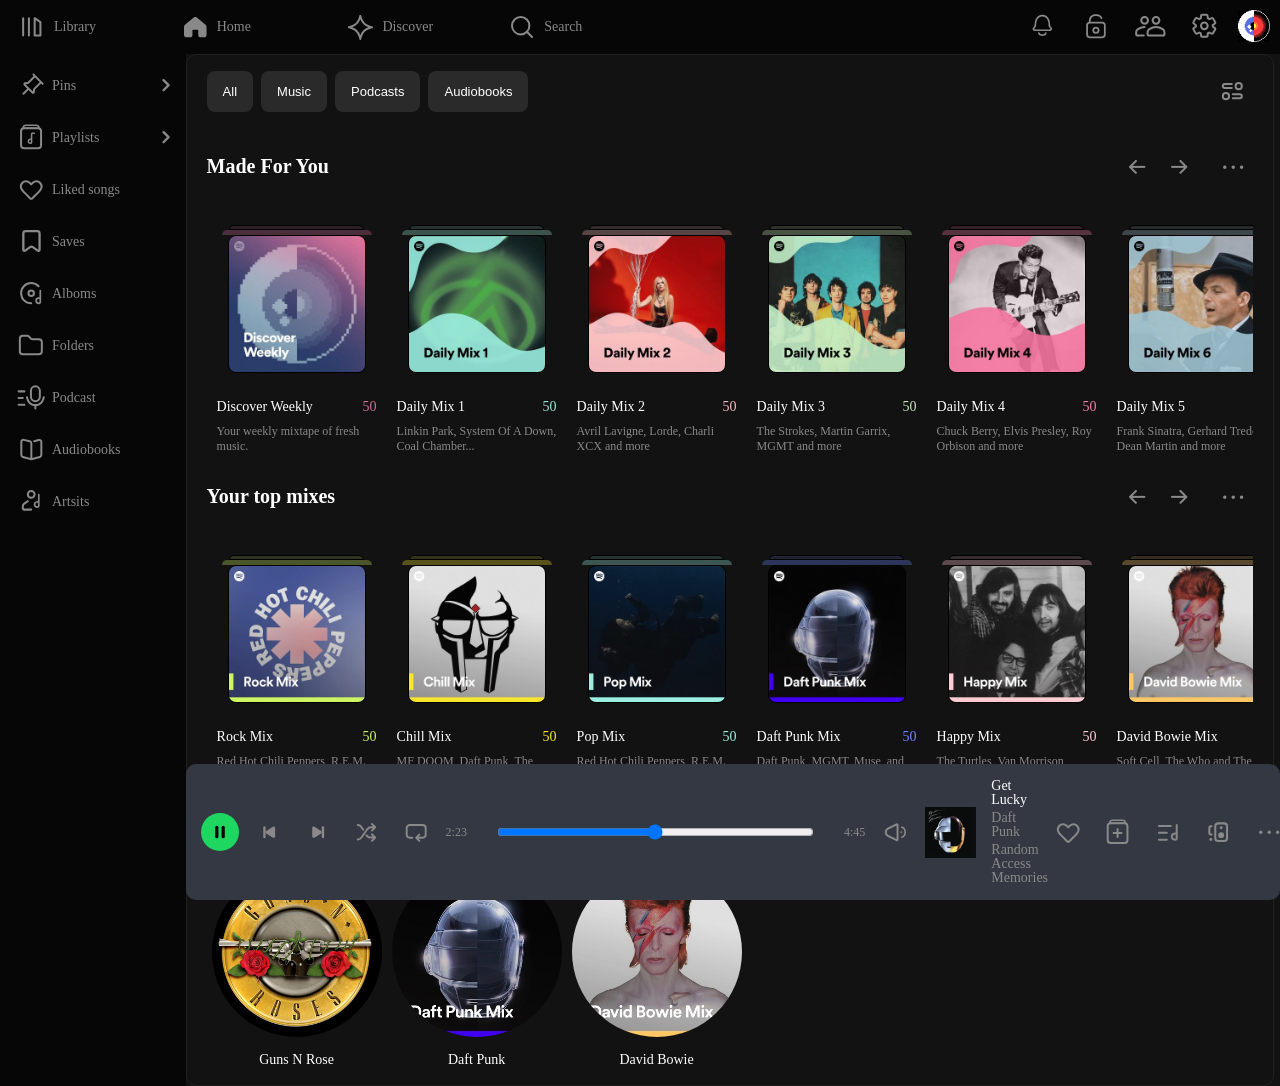
==== commit 3b8cf821: "search-artist-section" ====
--- a/index.html
+++ b/index.html
@@ -35,7 +35,7 @@
                     </div>
 
                     <div class="header-div">
-                        <a href="#">
+                        <a href="./Z-HTMLS/search.html">
                             <img src="./assets/images/search.svg" alt="#">
                             <p>Search</p>
                         </a>
@@ -71,7 +71,7 @@
                     </a>
                 </div>
                 <div class="header-div">
-                    <a href="#">
+                    <a href="./Z-HTMLS/search.html">
                         <img src="./assets/images/search.svg" alt="#">
                         <p>Search</p>
                     </a>
@@ -527,7 +527,7 @@
                                 <p>David Bowie</p>
                             </div>
                         </div>
-                    </section>
+                    </section>                   
                 </section>
             </section>
 
--- a/css/style.css
+++ b/css/style.css
@@ -230,7 +230,7 @@
 
 .main-content {
   width: 100%;
-  padding: 0;
+  padding: 0 2rem;
   border: 0.1rem solid #202020;
   border-radius: 1rem;
 }
@@ -291,10 +291,6 @@
   display: none;
 }
 
-.card-container {
-  padding: 0 2rem;
-}
-
 @media (min-width: 64rem) {
   .right-sidebar-section {
     display: block;
@@ -326,20 +322,15 @@
     border-radius: 1rem;
     display: none;
   }
-  body:has(#right-sidebar:checked) main {
-    display: flex;
-    justify-content: flex-start;
-  }
-  body:has(#right-sidebar:checked) .main-content {
-    display: flex;
-    justify-content: start;
-    width: 110rem;
-  }
   body:has(#right-sidebar:checked) .checked-color {
     filter: brightness(0) saturate(100%) invert(57%) sepia(98%) saturate(400%) hue-rotate(80deg) brightness(110%);
   }
   body:has(#right-sidebar:checked) .rightSidebar {
     display: block;
+  }
+  body:has(#right-sidebar:checked) .main-content {
+    overflow-x: auto;
+    margin-right: 1rem;
   }
   body:has(#right-sidebar:checked) .addFriends-img:hover {
     filter: brightness(0) saturate(100%) invert(57%) sepia(98%) saturate(400%) hue-rotate(80deg) brightness(110%);
@@ -422,14 +413,6 @@
     color: #898989;
   }
 }
-.main-content::-webkit-scrollbar {
-  display: none;
-}
-
-.card-container {
-  height: 113%;
-}
-
 .card-title {
   display: flex;
   justify-content: space-between;
@@ -947,9 +930,6 @@
 }
 
 @media (min-width: 1200px) {
-  .card-container {
-    height: 108%;
-  }
   .cards-row1, .cards-row2, .cards-row3 {
     height: 25.3rem;
   }
@@ -1179,1574 +1159,553 @@
     margin-bottom: 0 !important;
   }
 }
-.main-Library {
+.browse {
+  max-width: 390px;
+  margin: 0 auto;
+  padding: 12px 4px 24px;
+}
+.browse__header h1 {
+  font-size: 17px;
+  font-weight: 700;
+  line-height: 1.2;
+  margin-bottom: 10px;
+  color: #ffffff;
+}
+.browse__header p {
+  font-size: 15px;
+  font-weight: 400;
+  line-height: 1.2;
+  margin-bottom: 18px;
+  color: #ffffff;
+}
+.browse__header--genres {
+  margin-top: 25px;
+}
+.browse__row {
+  display: grid;
+  grid-template-columns: repeat(2, 1fr);
+  gap: 12px;
+}
+
+.card {
+  position: relative;
+  height: 106px;
+  border-radius: 8px;
+  overflow: hidden;
+  padding: 12px;
+}
+.card h2 {
+  font-size: 17px;
+  font-weight: 700;
+  line-height: 1.15;
+  max-width: 95px;
+  position: relative;
+  z-index: 2;
+}
+.card-image {
+  position: absolute;
+  width: 72px;
+  height: 72px;
+  object-fit: cover;
+  right: -6px;
+  bottom: -6px;
+  transform: rotate(25deg);
+  border-radius: 4px;
+  z-index: 1;
+}
+
+.blue {
+  background-color: #2d46b9;
+}
+
+.orange {
+  background-color: #e67a08;
+}
+
+.green {
+  background-color: #1f4b99;
+}
+
+.purple {
+  background-color: #9b72cf;
+}
+
+.pink {
+  background-color: #cc2cae;
+}
+
+.lilac {
+  background-color: #b38adf;
+}
+
+.gray {
+  background-color: #8f8f8f;
+}
+
+.pop {
+  background-color: #1db954;
+}
+
+.country {
+  background-color: #ff5a00;
+}
+
+.hiphop {
+  background-color: #6a4c71;
+}
+
+.rock {
+  background-color: #0f7b6c;
+}
+
+.indie {
+  background-color: #ff2442;
+}
+
+.punk {
+  background-color: #2a478a;
+}
+
+.metal {
+  background-color: #ff2e3a;
+}
+
+.instrumental {
+  background-color: #6d93bb;
+}
+
+.top-bar {
+  display: flex;
+  align-items: center;
+  gap: 10px;
+  margin-bottom: 18px;
+}
+
+.search-box {
+  position: relative;
+  flex: 1;
+}
+.search-box input {
+  width: 100%;
+  height: 36px;
+  background-color: #2a2a2a;
+  border: none;
+  outline: none;
+  border-radius: 10px;
+  padding: 0 12px 0 38px;
+  color: #ffffff;
+  font-size: 13px;
+}
+.search-box input::placeholder {
+  color: #8f8f8f;
+}
+
+.search-icon {
+  position: absolute;
+  top: 50%;
+  left: 12px;
+  transform: translateY(-50%);
+  color: #8f8f8f;
+  font-size: 16px;
+  pointer-events: none;
+}
+
+.camera-btn {
+  width: 36px;
+  height: 36px;
+  border: none;
+  background: transparent;
+  display: flex;
+  align-items: center;
+  justify-content: center;
+  cursor: pointer;
+}
+.camera-btn img {
+  width: 20px;
+  height: 20px;
+  object-fit: contain;
+}
+
+.recent-searches {
+  display: none;
+  margin-top: 24px;
+  margin-bottom: 24px;
+}
+.recent-searches h3 {
+  font-size: 16px;
+  font-weight: 700;
+  color: #ffffff;
+  margin-bottom: 16px;
+}
+.recent-searches__row {
+  display: flex;
+  gap: 16px;
+  overflow-x: auto;
+  padding-bottom: 8px;
+}
+.recent-searches__row::-webkit-scrollbar {
+  display: none;
+}
+.recent-searches__row {
+  scrollbar-width: none;
+}
+
+.recent-card {
+  position: relative;
+  min-width: 169px;
+  width: 169px;
+  margin-top: 30px;
+  flex-shrink: 0;
+}
+.recent-card img {
+  width: 100%;
+  height: 169px;
+  object-fit: cover;
+  border-radius: 8px;
+  margin-bottom: 8px;
+}
+.recent-card p {
+  font-size: 13px;
+  font-weight: 600;
+  color: #ffffff;
+  margin: 0;
+  white-space: nowrap;
+  overflow: hidden;
+  text-overflow: ellipsis;
+  text-align: center;
+}
+.recent-card span {
   display: block;
-  margin-top: 4rem;
-  padding: 0 2rem;
-}
-
-.Library-main {
-  display: none;
-}
-
-.Lib-Hov:hover {
-  filter: brightness(0) saturate(100%) invert(57%) sepia(98%) saturate(400%) hue-rotate(80deg) brightness(110%);
-}
-.Lib-Hov:hover {
+  font-size: 12px;
+  color: #b3b3b3;
+  margin-top: 4px;
+  text-align: center;
+}
+.recent-card__close {
+  position: absolute;
+  top: -10px;
+  right: -5px;
+  width: 32px;
+  height: 32px;
+  border: none;
+  border-radius: 50%;
+  background-color: #111111;
+  color: #ffffff;
+  font-size: 14px;
+  display: flex;
+  align-items: center;
+  justify-content: center;
+  cursor: pointer;
+  transition: transform 0.2s, background 0.2s;
+}
+.recent-card__close:hover {
   transform: scale(1.1);
-  transition: 0.2s;
-  cursor: pointer;
-}
-.Lib-Hov:active {
-  filter: brightness(0) saturate(100%) invert(57%) sepia(98%) saturate(400%) hue-rotate(80deg) brightness(110%);
-}
-.Lib-Hov:active {
-  transform: scale(1.2);
-  transition: 0.2s;
-  cursor: pointer;
-}
-
-.Lib-search-Hov:hover {
-  filter: brightness(0) saturate(100%) invert(57%) sepia(98%) saturate(400%) hue-rotate(80deg) brightness(110%);
-}
-
-.lib-search-head {
-  display: flex;
-  justify-content: space-between;
-  align-items: start;
-}
-
-.lib-search-head > label {
-  width: 30.6rem;
-  height: 5rem;
-}
-
-.lib-search-head > label > input {
-  width: 30.6rem;
-  height: 3.5rem;
-  background-color: #202020;
-  border: none;
-  border-radius: 1rem;
-  font-size: 1.4rem;
-  font-weight: 500;
-  color: #898989;
-  padding-left: 1rem;
-  padding-right: 5rem;
-}
-
-.lib-search-head > label > input::-webkit-search-cancel-button {
-  display: none;
-}
-
-.lib-search-head > label > img {
-  transform: translate(27rem, -2.6rem);
-  width: 2rem;
-}
-
-.lib-search-head > img {
-  margin-left: 1rem;
-}
-
-.lib-head-icons {
-  display: flex;
-  justify-content: start;
-  align-items: center;
-  gap: 4rem;
-  font-size: 1.4rem;
-  font-weight: 400;
-  color: #898989;
-}
-
-.lib-head-icons > div {
-  display: flex;
-  justify-content: center;
-  align-items: center;
-  gap: 1rem;
-}
-
-.lib-head-icons div:last-child {
-  gap: 2rem;
-}
-
-.lib-main-cont div {
-  display: flex;
-  justify-content: space-between;
-  align-items: center;
-  font-weight: 700;
-  font-size: 2rem;
-  height: 9rem;
-}
-
-.lib-main-cont > a > div {
-  color: #E0E0E0;
-}
-
-.lib-main-cont > hr {
-  border: 1px solid #202020;
-}
-
-@media (min-width: 1200px) {
-  .main-Library {
-    display: none;
-  }
-  .Library-main {
+  background-color: #1db954;
+}
+
+.recent-card:nth-child(1) img,
+.recent-card:nth-child(2) img {
+  border-radius: 50%;
+}
+
+/*Desktop*/
+@media (min-width: 1024px) {
+  .browse {
+    max-width: 1440px;
+    padding: 14px 12px 24px;
+  }
+  .browse__row {
+    display: grid;
+    grid-template-columns: repeat(auto-fit, minmax(130px, 1fr));
+    gap: 24px;
+    width: 100%;
+  }
+  .card {
+    width: 100%;
+    min-width: 0;
+    height: 140px;
+    border-radius: 8px;
+    padding: 16px;
+  }
+  .card h2 {
+    font-size: 20px;
+    line-height: 1.2;
+    max-width: 100%;
+  }
+  .card-image {
+    width: 85px;
+    height: 85px;
+    right: -8px;
+    bottom: -8px;
+    transform: rotate(24deg);
+    border-radius: 4px;
+  }
+  .recent-searches {
     display: block;
   }
-  .Library-main {
-    margin: 2rem 2rem;
-    height: 100vh;
-  }
-  .Lib-head-icons {
-    display: flex;
-    justify-content: space-between;
-    align-items: center;
-    margin: 0 1rem;
-    font-size: 1.4rem;
-    font-weight: 400;
-    color: #898989;
-  }
-  .Lib-head-icons img:hover {
-    filter: brightness(0) saturate(100%) invert(57%) sepia(98%) saturate(400%) hue-rotate(80deg) brightness(110%);
-  }
-  .Lib-head-icons img:hover {
-    transform: scale(1.1);
-    transition: 0.2s;
-    cursor: pointer;
-  }
-  .Lib-head-icons img:active {
-    filter: brightness(0) saturate(100%) invert(57%) sepia(98%) saturate(400%) hue-rotate(80deg) brightness(110%);
-  }
-  .Lib-head-icons img:active {
-    transform: scale(1.2);
-    transition: 0.2s;
-    cursor: pointer;
-  }
-  .Lib-head-icons > div {
-    display: flex;
-    justify-content: space-between;
-    align-items: center;
-    width: 41.3rem;
-  }
-  .Lib-head-icons > div > div {
-    display: flex;
-    justify-content: space-between;
-    align-items: center;
-  }
-  .Lib-cards {
-    display: flex;
-    flex-wrap: wrap;
-    gap: 1rem;
-    margin-top: 4rem;
-    width: 100%;
-  }
-  .Lib-cards-container {
-    display: flex;
-    flex-direction: column;
-    position: relative;
-    width: 17rem;
-    height: 25.3rem;
-    font-size: 1.4rem;
-    font-weight: 500;
-  }
-  .card-img {
-    width: 17rem;
-    height: 17rem;
-  }
-  .Lib-circle-img {
-    display: flex;
-    flex-direction: column;
-    align-items: center;
-    font-size: 1.4rem;
-    font-weight: 500;
-    gap: 2rem;
-    position: relative;
-  }
-  .Lib-circle-img img:nth-of-type(1) {
-    width: 17rem;
-    height: 17rem;
-  }
-  .Lib-circle-img .Lib-Pin {
-    display: flex;
-    justify-content: center;
-    align-items: center;
-    width: 4rem;
-    height: 4rem;
-    background-color: #111111;
-    border-radius: 50%;
-    position: absolute;
-    top: 0;
-    right: 0;
-  }
-  .Lib-circle-img .Lib-Pin > img {
-    width: 2.2rem;
-    height: 2.2rem;
-  }
-  .Linkedsongs .Lib-Pin {
-    display: flex;
-    justify-content: center;
-    align-items: center;
-    width: 4rem;
-    height: 4rem;
-    background-color: #111111;
-    border-radius: 50%;
-    position: absolute;
-    top: 0;
-    right: 0;
-  }
-  .Linkedsongs .Lib-Pin .Lib-Pin > img {
-    width: 2.2rem;
-    height: 2.2rem;
-  }
-  .Linkedsongs .Lib-card {
-    display: flex;
-    flex-direction: column;
-    align-items: center;
-  }
-  .Linkedsongs .Lib-card > div:nth-of-type(1) {
-    width: 13.3rem;
-    height: 0.3rem;
-    background-color: rgba(30, 215, 96, 0.1490196078);
-    border-radius: 0.8rem 0.8rem 0 0;
-    border: 0.1rem solid black;
-    box-sizing: content-box;
-    opacity: 1;
-  }
-  .Linkedsongs .Lib-card > div:nth-of-type(2) {
-    width: 15.4rem;
-    height: 0.6rem;
-    background-color: rgba(30, 215, 96, 0.3019607843);
-    border-radius: 0.8rem 0.8rem 0 0;
-  }
-  .Linkedsongs .Lib-card > a > img {
-    border-radius: 0.8rem;
-    border: 0.15rem solid black;
-  }
-  .Linkedsongs .Lib-card-text {
-    font-weight: 500;
-    font-size: 1.4rem;
-    color: #E0E0E0;
-    width: 16.8rem;
-  }
-  .Linkedsongs .Lib-card-text div {
-    display: flex;
-    justify-content: space-between;
-    margin: 0.8rem 0 1.5rem 0;
-  }
-  .Linkedsongs .Lib-card-text > p {
-    font-weight: 400;
-    font-size: 1.2rem;
-    color: #898989;
-  }
-  .Linkedsongs .Lib-card-text > div > p:last-child {
-    color: #1ED760;
-  }
-  .note-card .Lib-Pin {
-    display: flex;
-    justify-content: center;
-    align-items: center;
-    width: 4rem;
-    height: 4rem;
-    background-color: #111111;
-    border-radius: 50%;
-    position: absolute;
-    top: 0;
-    right: 0;
-  }
-  .note-card .Lib-Pin .Lib-Pin > img {
-    width: 2.2rem;
-    height: 2.2rem;
-  }
-  .note-card .Lib-card {
-    display: flex;
-    flex-direction: column;
-    align-items: center;
-  }
-  .note-card .Lib-card > div:nth-of-type(1) {
-    width: 13.3rem;
-    height: 0.3rem;
-    background-color: rgba(115, 115, 115, 0.1490196078);
-    border-radius: 0.8rem 0.8rem 0 0;
-    border: 0.1rem solid black;
-    box-sizing: content-box;
-    opacity: 1;
-  }
-  .note-card .Lib-card > div:nth-of-type(2) {
-    width: 15.4rem;
-    height: 0.6rem;
-    background-color: rgba(115, 115, 115, 0.3019607843);
-    border-radius: 0.8rem 0.8rem 0 0;
-  }
-  .note-card .Lib-card > a > img {
-    border-radius: 0.8rem;
-    border: 0.15rem solid black;
-  }
-  .note-card .Lib-card-text {
-    font-weight: 500;
-    font-size: 1.4rem;
-    color: #E0E0E0;
-    width: 16.8rem;
-  }
-  .note-card .Lib-card-text div {
-    display: flex;
-    justify-content: space-between;
-    margin: 0.8rem 0 1.5rem 0;
-  }
-  .note-card .Lib-card-text > p {
-    font-weight: 400;
-    font-size: 1.2rem;
-    color: #898989;
-  }
-  .note-card .Lib-card-text > div > p:last-child {
-    color: #898989;
-  }
-  .folder .Lib-Pin {
-    display: flex;
-    justify-content: center;
-    align-items: center;
-    width: 4rem;
-    height: 4rem;
-    background-color: #111111;
-    border-radius: 50%;
-    position: absolute;
-    top: 0;
-    right: 0;
-  }
-  .folder .Lib-Pin .Lib-Pin > img {
-    width: 2.2rem;
-    height: 2.2rem;
-  }
-  .folder .Lib-card {
-    display: flex;
-    flex-direction: column;
-    align-items: center;
-  }
-  .folder .Lib-card > div:nth-of-type(1) {
-    width: 13.3rem;
-    height: 0.3rem;
-    background-color: rgba(115, 115, 115, 0.1490196078);
-    border-radius: 0.8rem 0.8rem 0 0;
-    border: 0.1rem solid black;
-    box-sizing: content-box;
-    opacity: 1;
-  }
-  .folder .Lib-card > div:nth-of-type(2) {
-    width: 15.4rem;
-    height: 0.6rem;
-    background-color: rgba(115, 115, 115, 0.3019607843);
-    border-radius: 0.8rem 0.8rem 0 0;
-  }
-  .folder .Lib-card > a > img {
-    border-radius: 0.8rem;
-    border: 0.15rem solid black;
-  }
-  .folder .Lib-card-text {
-    font-weight: 500;
-    font-size: 1.4rem;
-    color: #E0E0E0;
-    width: 16.8rem;
-  }
-  .folder .Lib-card-text div {
-    display: flex;
-    justify-content: space-between;
-    margin: 0.8rem 0 1.5rem 0;
-  }
-  .folder .Lib-card-text > p {
-    font-weight: 400;
-    font-size: 1.2rem;
-    color: #898989;
-  }
-  .folder .Lib-card-text > div > p:last-child {
-    color: #898989;
-  }
-  .folder .Lib-card > div:first-child {
-    opacity: 0;
-  }
-  .folder .Lib-card > div:nth-of-type(2) {
-    height: 0.8rem;
-    width: 7.4rem;
-    transform: translateX(-4rem);
-  }
-  .meteora .Lib-Pin {
-    display: flex;
-    justify-content: center;
-    align-items: center;
-    width: 4rem;
-    height: 4rem;
-    background-color: #111111;
-    border-radius: 50%;
-    position: absolute;
-    top: 0;
-    right: 0;
-  }
-  .meteora .Lib-Pin .Lib-Pin > img {
-    width: 2.2rem;
-    height: 2.2rem;
-  }
-  .meteora .Lib-card {
-    display: flex;
-    flex-direction: column;
-    align-items: center;
-  }
-  .meteora .Lib-card > div:nth-of-type(1) {
-    width: 13.3rem;
-    height: 0.3rem;
-    border-radius: 0.8rem 0.8rem 0 0;
-    border: 0.1rem solid black;
-    box-sizing: content-box;
-    opacity: 0;
-  }
-  .meteora .Lib-card > div:nth-of-type(2) {
-    width: 15.4rem;
-    height: 0.6rem;
-    background-color: rgba(166, 145, 116, 0.3019607843);
-    border-radius: 0.8rem 0.8rem 0 0;
-  }
-  .meteora .Lib-card > a > img {
-    border-radius: 0.8rem;
-    border: 0.15rem solid black;
-  }
-  .meteora .Lib-card-text {
-    font-weight: 500;
-    font-size: 1.4rem;
-    color: #E0E0E0;
-    width: 16.8rem;
-  }
-  .meteora .Lib-card-text div {
-    display: flex;
-    justify-content: space-between;
-    margin: 0.8rem 0 1.5rem 0;
-  }
-  .meteora .Lib-card-text > p {
-    font-weight: 400;
-    font-size: 1.2rem;
-    color: #898989;
-  }
-  .meteora .Lib-card > div:nth-of-type(2) {
-    height: 0.7rem;
-  }
-  .meteora .Lib-card-text p:first-child {
-    color: #E0E0E0;
-    font-size: 1.4rem;
-    font-weight: 500;
-    margin: 1rem 0;
-  }
-  .Random-Access .Lib-Pin {
-    display: flex;
-    justify-content: center;
-    align-items: center;
-    width: 4rem;
-    height: 4rem;
-    background-color: #111111;
-    border-radius: 50%;
-    position: absolute;
-    top: 0;
-    right: 0;
-  }
-  .Random-Access .Lib-Pin .Lib-Pin > img {
-    width: 2.2rem;
-    height: 2.2rem;
-  }
-  .Random-Access .Lib-card {
-    display: flex;
-    flex-direction: column;
-    align-items: center;
-  }
-  .Random-Access .Lib-card > div:nth-of-type(1) {
-    width: 13.3rem;
-    height: 0.3rem;
-    background-color: rgba(115, 115, 115, 0.1490196078);
-    border-radius: 0.8rem 0.8rem 0 0;
-    border: 0.1rem solid black;
-    box-sizing: content-box;
-    opacity: 0;
-  }
-  .Random-Access .Lib-card > div:nth-of-type(2) {
-    width: 15.4rem;
-    height: 0.6rem;
-    background-color: rgba(115, 115, 115, 0.3019607843);
-    border-radius: 0.8rem 0.8rem 0 0;
-  }
-  .Random-Access .Lib-card > a > img {
-    border-radius: 0.8rem;
-    border: 0.15rem solid black;
-  }
-  .Random-Access .Lib-card-text {
-    font-weight: 500;
-    font-size: 1.4rem;
-    color: #E0E0E0;
-    width: 16.8rem;
-  }
-  .Random-Access .Lib-card-text div {
-    display: flex;
-    justify-content: space-between;
-    margin: 0.8rem 0 1.5rem 0;
-  }
-  .Random-Access .Lib-card-text > p {
-    font-weight: 400;
-    font-size: 1.2rem;
-    color: #898989;
-  }
-  .Random-Access .Lib-card-text > div > p:last-child {
-    color: #898989;
-  }
-  .Random-Access .Lib-card > div:nth-of-type(2) {
-    height: 0.7rem;
-  }
-  .Random-Access .Lib-Pin > img {
-    width: 2.2rem;
-    height: 2.2rem;
-  }
-  .Abbey .Lib-card {
-    display: flex;
-    flex-direction: column;
-    align-items: center;
-  }
-  .Abbey .Lib-card > div:nth-of-type(1) {
-    width: 13.3rem;
-    height: 0.3rem;
-    background-color: rgba(115, 115, 115, 0.1490196078);
-    border-radius: 0.8rem 0.8rem 0 0;
-    border: 0.1rem solid black;
-    box-sizing: content-box;
-    opacity: 0;
-  }
-  .Abbey .Lib-card > div:nth-of-type(2) {
-    width: 15.4rem;
-    height: 0.6rem;
-    background-color: rgba(117, 164, 150, 0.3019607843);
-    border-radius: 0.8rem 0.8rem 0 0;
-  }
-  .Abbey .Lib-card > a > img {
-    border-radius: 0.8rem;
-    border: 0.15rem solid black;
-  }
-  .Abbey .Lib-card-text {
-    font-weight: 500;
-    font-size: 1.4rem;
-    color: #E0E0E0;
-    width: 16.8rem;
-  }
-  .Abbey .Lib-card-text div {
-    display: flex;
-    justify-content: space-between;
-    margin: 0.8rem 0 1.5rem 0;
-  }
-  .Abbey .Lib-card-text > p {
-    font-weight: 400;
-    font-size: 1.2rem;
-    color: #898989;
-  }
-  .Abbey .Lib-card-text > div > p:last-child {
-    color: #898989;
-  }
-  .Abbey .Lib-card > div:nth-of-type(2) {
-    height: 0.7rem;
-  }
-  .Hols .Lib-card {
-    display: flex;
-    flex-direction: column;
-    align-items: center;
-  }
-  .Hols .Lib-card > div:nth-of-type(1) {
-    width: 13.3rem;
-    height: 0.3rem;
-    background-color: rgba(115, 115, 115, 0.1490196078);
-    border-radius: 0.8rem 0.8rem 0 0;
-    border: 0.1rem solid black;
-    box-sizing: content-box;
-    opacity: 0;
-  }
-  .Hols .Lib-card > div:nth-of-type(2) {
-    width: 15.4rem;
-    height: 0.6rem;
-    background-color: rgba(98, 120, 177, 0.3019607843);
-    border-radius: 0.8rem 0.8rem 0 0;
-  }
-  .Hols .Lib-card > a > img {
-    border-radius: 0.8rem;
-    border: 0.15rem solid black;
-  }
-  .Hols .Lib-card-text {
-    font-weight: 500;
-    font-size: 1.4rem;
-    color: #E0E0E0;
-    width: 16.8rem;
-  }
-  .Hols .Lib-card-text div {
-    display: flex;
-    justify-content: space-between;
-    margin: 0.8rem 0 1.5rem 0;
-  }
-  .Hols .Lib-card-text > p {
-    font-weight: 400;
-    font-size: 1.2rem;
-    color: #898989;
-  }
-  .Hols .Lib-card-text > div > p:last-child {
-    color: #898989;
-  }
-  .Hols .Lib-card > div:nth-of-type(2) {
-    height: 0.7rem;
-  }
-  .Lib-cards > div:nth-of-type(13) .Lib-card {
-    display: flex;
-    flex-direction: column;
-    align-items: center;
-  }
-  .Lib-cards > div:nth-of-type(13) .Lib-card > div:nth-of-type(1) {
-    width: 13.3rem;
-    height: 0.3rem;
-    background-color: rgba(149, 230, 211, 0.1490196078);
-    border-radius: 0.8rem 0.8rem 0 0;
-    border: 0.1rem solid black;
-    box-sizing: content-box;
-    opacity: 1;
-  }
-  .Lib-cards > div:nth-of-type(13) .Lib-card > div:nth-of-type(2) {
-    width: 15.4rem;
-    height: 0.6rem;
-    background-color: rgba(149, 230, 211, 0.3019607843);
-    border-radius: 0.8rem 0.8rem 0 0;
-  }
-  .Lib-cards > div:nth-of-type(13) .Lib-card > a > img {
-    border-radius: 0.8rem;
-    border: 0.15rem solid black;
-  }
-  .Lib-cards > div:nth-of-type(13) .Lib-card-text {
-    font-weight: 500;
-    font-size: 1.4rem;
-    color: #E0E0E0;
-    width: 16.8rem;
-  }
-  .Lib-cards > div:nth-of-type(13) .Lib-card-text div {
-    display: flex;
-    justify-content: space-between;
-    margin: 0.8rem 0 1.5rem 0;
-  }
-  .Lib-cards > div:nth-of-type(13) .Lib-card-text > p {
-    font-weight: 400;
-    font-size: 1.2rem;
-    color: #898989;
-  }
-  .Lib-cards > div:nth-of-type(13) .Lib-card-text > div > p:last-child {
-    color: #95E6D3;
-  }
-  .Lib-cards > div:nth-of-type(14) .Lib-card {
-    display: flex;
-    flex-direction: column;
-    align-items: center;
-  }
-  .Lib-cards > div:nth-of-type(14) .Lib-card > div:nth-of-type(1) {
-    width: 13.3rem;
-    height: 0.3rem;
-    background-color: rgba(244, 184, 189, 0.1490196078);
-    border-radius: 0.8rem 0.8rem 0 0;
-    border: 0.1rem solid black;
-    box-sizing: content-box;
-    opacity: 1;
-  }
-  .Lib-cards > div:nth-of-type(14) .Lib-card > div:nth-of-type(2) {
-    width: 15.4rem;
-    height: 0.6rem;
-    background-color: rgba(244, 184, 189, 0.3019607843);
-    border-radius: 0.8rem 0.8rem 0 0;
-  }
-  .Lib-cards > div:nth-of-type(14) .Lib-card > a > img {
-    border-radius: 0.8rem;
-    border: 0.15rem solid black;
-  }
-  .Lib-cards > div:nth-of-type(14) .Lib-card-text {
-    font-weight: 500;
-    font-size: 1.4rem;
-    color: #E0E0E0;
-    width: 16.8rem;
-  }
-  .Lib-cards > div:nth-of-type(14) .Lib-card-text div {
-    display: flex;
-    justify-content: space-between;
-    margin: 0.8rem 0 1.5rem 0;
-  }
-  .Lib-cards > div:nth-of-type(14) .Lib-card-text > p {
-    font-weight: 400;
-    font-size: 1.2rem;
-    color: #898989;
-  }
-  .Lib-cards > div:nth-of-type(14) .Lib-card-text > div > p:last-child {
-    color: #F4B8BD;
-  }
-  .Lib-cards > div:nth-of-type(15) .Lib-card {
-    display: flex;
-    flex-direction: column;
-    align-items: center;
-  }
-  .Lib-cards > div:nth-of-type(15) .Lib-card > div:nth-of-type(1) {
-    width: 13.3rem;
-    height: 0.3rem;
-    background-color: rgba(195, 231, 183, 0.1490196078);
-    border-radius: 0.8rem 0.8rem 0 0;
-    border: 0.1rem solid black;
-    box-sizing: content-box;
-    opacity: 1;
-  }
-  .Lib-cards > div:nth-of-type(15) .Lib-card > div:nth-of-type(2) {
-    width: 15.4rem;
-    height: 0.6rem;
-    background-color: rgba(195, 231, 183, 0.3019607843);
-    border-radius: 0.8rem 0.8rem 0 0;
-  }
-  .Lib-cards > div:nth-of-type(15) .Lib-card > a > img {
-    border-radius: 0.8rem;
-    border: 0.15rem solid black;
-  }
-  .Lib-cards > div:nth-of-type(15) .Lib-card-text {
-    font-weight: 500;
-    font-size: 1.4rem;
-    color: #E0E0E0;
-    width: 16.8rem;
-  }
-  .Lib-cards > div:nth-of-type(15) .Lib-card-text div {
-    display: flex;
-    justify-content: space-between;
-    margin: 0.8rem 0 1.5rem 0;
-  }
-  .Lib-cards > div:nth-of-type(15) .Lib-card-text > p {
-    font-weight: 400;
-    font-size: 1.2rem;
-    color: #898989;
-  }
-  .Lib-cards > div:nth-of-type(15) .Lib-card-text > div > p:last-child {
-    color: #C3E7B7;
-  }
-  .Lib-cards > div:nth-of-type(16) .Lib-card {
-    display: flex;
-    flex-direction: column;
-    align-items: center;
-  }
-  .Lib-cards > div:nth-of-type(16) .Lib-card > div:nth-of-type(1) {
-    width: 13.3rem;
-    height: 0.3rem;
-    background-color: rgba(204, 246, 101, 0.1490196078);
-    border-radius: 0.8rem 0.8rem 0 0;
-    border: 0.1rem solid black;
-    box-sizing: content-box;
-    opacity: 1;
-  }
-  .Lib-cards > div:nth-of-type(16) .Lib-card > div:nth-of-type(2) {
-    width: 15.4rem;
-    height: 0.6rem;
-    background-color: rgba(204, 246, 101, 0.3019607843);
-    border-radius: 0.8rem 0.8rem 0 0;
-  }
-  .Lib-cards > div:nth-of-type(16) .Lib-card > a > img {
-    border-radius: 0.8rem;
-    border: 0.15rem solid black;
-  }
-  .Lib-cards > div:nth-of-type(16) .Lib-card-text {
-    font-weight: 500;
-    font-size: 1.4rem;
-    color: #E0E0E0;
-    width: 16.8rem;
-  }
-  .Lib-cards > div:nth-of-type(16) .Lib-card-text div {
-    display: flex;
-    justify-content: space-between;
-    margin: 0.8rem 0 1.5rem 0;
-  }
-  .Lib-cards > div:nth-of-type(16) .Lib-card-text > p {
-    font-weight: 400;
-    font-size: 1.2rem;
-    color: #898989;
-  }
-  .Lib-cards > div:nth-of-type(16) .Lib-card-text > div > p:last-child {
-    color: #CCF665;
-  }
-  .Lib-cards > div:nth-of-type(17) .Lib-card {
-    display: flex;
-    flex-direction: column;
-    align-items: center;
-  }
-  .Lib-cards > div:nth-of-type(17) .Lib-card > div:nth-of-type(1) {
-    width: 13.3rem;
-    height: 0.3rem;
-    background-color: rgba(249, 231, 44, 0.1490196078);
-    border-radius: 0.8rem 0.8rem 0 0;
-    border: 0.1rem solid black;
-    box-sizing: content-box;
-    opacity: 1;
-  }
-  .Lib-cards > div:nth-of-type(17) .Lib-card > div:nth-of-type(2) {
-    width: 15.4rem;
-    height: 0.6rem;
-    background-color: rgba(249, 231, 44, 0.3019607843);
-    border-radius: 0.8rem 0.8rem 0 0;
-  }
-  .Lib-cards > div:nth-of-type(17) .Lib-card > a > img {
-    border-radius: 0.8rem;
-    border: 0.15rem solid black;
-  }
-  .Lib-cards > div:nth-of-type(17) .Lib-card-text {
-    font-weight: 500;
-    font-size: 1.4rem;
-    color: #E0E0E0;
-    width: 16.8rem;
-  }
-  .Lib-cards > div:nth-of-type(17) .Lib-card-text div {
-    display: flex;
-    justify-content: space-between;
-    margin: 0.8rem 0 1.5rem 0;
-  }
-  .Lib-cards > div:nth-of-type(17) .Lib-card-text > p {
-    font-weight: 400;
-    font-size: 1.2rem;
-    color: #898989;
-  }
-  .Lib-cards > div:nth-of-type(17) .Lib-card-text > div > p:last-child {
-    color: #F9E72C;
-  }
-  .Lib-cards > div:nth-of-type(18) .Lib-card {
-    display: flex;
-    flex-direction: column;
-    align-items: center;
-  }
-  .Lib-cards > div:nth-of-type(18) .Lib-card > div:nth-of-type(1) {
-    width: 13.3rem;
-    height: 0.3rem;
-    background-color: rgba(155, 240, 226, 0.1490196078);
-    border-radius: 0.8rem 0.8rem 0 0;
-    border: 0.1rem solid black;
-    box-sizing: content-box;
-    opacity: 1;
-  }
-  .Lib-cards > div:nth-of-type(18) .Lib-card > div:nth-of-type(2) {
-    width: 15.4rem;
-    height: 0.6rem;
-    background-color: rgba(155, 240, 226, 0.3019607843);
-    border-radius: 0.8rem 0.8rem 0 0;
-  }
-  .Lib-cards > div:nth-of-type(18) .Lib-card > a > img {
-    border-radius: 0.8rem;
-    border: 0.15rem solid black;
-  }
-  .Lib-cards > div:nth-of-type(18) .Lib-card-text {
-    font-weight: 500;
-    font-size: 1.4rem;
-    color: #E0E0E0;
-    width: 16.8rem;
-  }
-  .Lib-cards > div:nth-of-type(18) .Lib-card-text div {
-    display: flex;
-    justify-content: space-between;
-    margin: 0.8rem 0 1.5rem 0;
-  }
-  .Lib-cards > div:nth-of-type(18) .Lib-card-text > p {
-    font-weight: 400;
-    font-size: 1.2rem;
-    color: #898989;
-  }
-  .Lib-cards > div:nth-of-type(18) .Lib-card-text > div > p:last-child {
-    color: #9BF0E2;
-  }
-  .Lib-card:hover {
-    transform: scale(1.02);
-    transition: 0.1s;
-  }
-  .Lib-card:active {
-    transform: scale(1.03);
-    transition: 0.1s;
-  }
-}
-.playMainCont {
-  width: 100%;
-  height: 135vh;
-  background: linear-gradient(#2a3770, #060606);
-}
-
-.playList {
-  padding: 4rem 2rem 0 2rem;
-}
-
-.play-search {
-  display: flex;
-  justify-content: space-between;
-  align-items: start;
-}
-
-.play-search > label {
-  width: 30.6rem;
-  height: 5rem;
-}
-
-.play-search > label > input {
-  width: 30.6rem;
-  height: 3.5rem;
-  background-color: #3b4680;
-  border: none;
-  border-radius: 1rem;
-  font-size: 1.4rem;
-  font-weight: 500;
-  color: #898989;
-  padding-left: 1rem;
-  padding-right: 5rem;
-}
-
-.play-search > label > input::-webkit-search-cancel-button {
-  display: none;
-}
-
-.play-search > label > img {
-  transform: translate(27rem, -2.6rem);
-  width: 2rem;
-}
-
-.play-search > img {
-  margin-left: 1rem;
-}
-
-.play-search > img:hover {
-  filter: brightness(0) saturate(100%) invert(57%) sepia(98%) saturate(400%) hue-rotate(80deg) brightness(110%);
-}
-.play-search > img:hover {
-  transform: scale(1.1);
-  transition: 0.2s;
-  cursor: pointer;
-}
-.play-search > img:active {
-  filter: brightness(0) saturate(100%) invert(57%) sepia(98%) saturate(400%) hue-rotate(80deg) brightness(110%);
-}
-.play-search > img:active {
-  transform: scale(1.2);
-  transition: 0.2s;
-  cursor: pointer;
-}
-
-.imgCenter {
-  display: flex;
-  justify-content: center;
-  align-items: center;
-  width: 100%;
-  height: 21.1rem;
-  margin: 2rem 0;
-}
-
-.imgCenter > img {
-  width: 21.1rem;
-  height: 21.1rem;
-}
-
-.play-main-center > p:first-child {
-  font-size: 2rem;
-  font-weight: 700;
-  color: #E0E0E0;
-}
-
-.middle-cont {
-  display: flex;
-  justify-content: start;
-  align-items: center;
-  font-size: 1.4rem;
-  font-weight: 400;
-  color: #898989;
-  margin: 2rem 0;
-}
-
-.middle-cont > div {
-  padding: 0.3rem;
-  background-color: #898989;
-  border-radius: 50%;
-  margin: 0 1rem;
-}
-
-.Center-last {
-  display: flex;
-  justify-content: space-between;
-  align-items: center;
-  margin-bottom: 3rem;
-}
-
-.Center-last > div:first-child > img:hover {
-  filter: brightness(0) saturate(100%) invert(57%) sepia(98%) saturate(400%) hue-rotate(80deg) brightness(110%);
-}
-.Center-last > div:first-child > img:hover {
-  transform: scale(1.1);
-  transition: 0.2s;
-  cursor: pointer;
-}
-.Center-last > div:first-child > img:active {
-  filter: brightness(0) saturate(100%) invert(57%) sepia(98%) saturate(400%) hue-rotate(80deg) brightness(110%);
-}
-.Center-last > div:first-child > img:active {
-  transform: scale(1.2);
-  transition: 0.2s;
-  cursor: pointer;
-}
-
-.Center-last > div:last-child > img:first-child:hover {
-  filter: brightness(0) saturate(100%) invert(57%) sepia(98%) saturate(400%) hue-rotate(80deg) brightness(110%);
-}
-.Center-last > div:last-child > img:first-child:hover {
-  transform: scale(1.1);
-  transition: 0.2s;
-  cursor: pointer;
-}
-.Center-last > div:last-child > img:first-child:active {
-  filter: brightness(0) saturate(100%) invert(57%) sepia(98%) saturate(400%) hue-rotate(80deg) brightness(110%);
-}
-.Center-last > div:last-child > img:first-child:active {
-  transform: scale(1.2);
-  transition: 0.2s;
-  cursor: pointer;
-}
-
-.Center-last > div:first-child,
-.Center-last > div:last-child {
-  display: flex;
-  justify-content: space-between;
-  align-items: center;
-}
-
-.Center-last > div:first-child {
-  margin-left: 0.8rem;
-  width: 19rem;
-}
-
-.Center-last > div:last-child {
-  width: 9rem;
-}
-
-.play-last-content {
-  display: flex;
-  flex-direction: column;
-  gap: 2rem;
-}
-
-.play-cont {
-  display: flex;
-  justify-content: space-between;
-  align-items: center;
-}
-
-.play-cont > div {
-  display: flex;
-  justify-content: space-between;
-  align-items: center;
-  gap: 1rem;
-}
-
-.play-cont > div > div {
-  display: flex;
-  flex-direction: column;
-  gap: 1rem;
-}
-
-.play-cont > div > div > p:first-child {
-  font-size: 1.6rem;
-  font-weight: 500;
-}
-
-.play-cont > div > div > p:last-child {
-  font-size: 1.4rem;
-  font-weight: 400;
-  color: #898989;
-}
-
-.play-cont-img {
-  width: 5.1rem;
-  height: 5.1rem;
-  border-radius: 0.3rem;
-  cursor: pointer;
-}
-
-.play-cont-img:hover {
-  transform: scale(1.02);
-  transition: 0.1s;
-}
-
-.play-cont-img:active {
-  transform: scale(1.05);
-  transition: 0.1s;
-}
-
-.tree-dots {
-  width: 4rem;
-  height: 4rem;
-}
-.tree-dots:hover {
-  filter: brightness(0) saturate(100%) invert(57%) sepia(98%) saturate(400%) hue-rotate(80deg) brightness(110%);
-}
-.tree-dots:hover {
-  transform: scale(1.1);
-  transition: 0.2s;
-  cursor: pointer;
-}
-.tree-dots:active {
-  filter: brightness(0) saturate(100%) invert(57%) sepia(98%) saturate(400%) hue-rotate(80deg) brightness(110%);
-}
-.tree-dots:active {
-  transform: scale(1.2);
-  transition: 0.2s;
-  cursor: pointer;
-}
-
-.spotify {
-  color: #E0E0E0;
-}
-
-.PlayDeskCont {
-  display: none;
-}
-
-.playMainCont {
-  display: block;
-}
-
-@media (min-width: 1200px) {
-  .playMainCont {
-    display: none;
-  }
-  .PlayDeskCont {
-    display: block;
-    padding: 2rem 3.5rem 0 3.5rem;
-    display: flex;
-    justify-content: space-between;
-    flex-wrap: wrap;
-  }
-  .Play-color {
-    width: 100%;
-    height: 120%;
-    background: linear-gradient(#2a3770, #060606);
-    border-radius: 1rem;
-  }
-  .PlayDesk-head > p:first-child {
-    font-size: 3.6rem;
-    font-weight: 700;
-    color: #E0E0E0;
-  }
-  .PlayDesk-middle {
-    display: flex;
-    justify-content: start;
-    align-items: center;
-    font-size: 1.4rem;
-    font-weight: 400;
-    color: #898989;
-    margin: 2rem 0;
-  }
-  .PlayDesk-middle > div {
-    padding: 0.3rem;
-    background-color: #898989;
-    border-radius: 50%;
-    margin: 0 1rem;
-  }
-  .PlayDesk-last {
-    display: flex;
-    justify-content: space-between;
-    align-items: center;
-    width: 103.3rem;
-    margin-bottom: 3rem;
-    margin-left: 0.2rem;
-  }
-  .PlayDesk-last > div > img:nth-of-type(1n+2):hover {
-    filter: brightness(0) saturate(100%) invert(57%) sepia(98%) saturate(400%) hue-rotate(80deg) brightness(110%);
-  }
-  .PlayDesk-last > div > img:nth-of-type(1n+2):hover {
-    transform: scale(1.1);
-    transition: 0.2s;
-    cursor: pointer;
-  }
-  .PlayDesk-last > div > img:nth-of-type(1n+2):active {
-    filter: brightness(0) saturate(100%) invert(57%) sepia(98%) saturate(400%) hue-rotate(80deg) brightness(110%);
-  }
-  .PlayDesk-last > div > img:nth-of-type(1n+2):active {
-    transform: scale(1.2);
-    transition: 0.2s;
-    cursor: pointer;
-  }
-  .PlayDesk-last > img:hover {
-    filter: brightness(0) saturate(100%) invert(57%) sepia(98%) saturate(400%) hue-rotate(80deg) brightness(110%);
-  }
-  .PlayDesk-last > img:hover {
-    transform: scale(1.1);
-    transition: 0.2s;
-    cursor: pointer;
-  }
-  .PlayDesk-last > img:active {
-    filter: brightness(0) saturate(100%) invert(57%) sepia(98%) saturate(400%) hue-rotate(80deg) brightness(110%);
-  }
-  .PlayDesk-last > img:active {
-    transform: scale(1.2);
-    transition: 0.2s;
-    cursor: pointer;
-  }
-  .PlayDesk-last > div:first-child,
-  .PlayDesk-last > div:last-child {
-    display: flex;
-    justify-content: space-between;
-    align-items: center;
-  }
-  .PlayDesk-last > div:first-child {
-    width: 36.7rem;
-  }
-  .PlayDesk-main {
-    width: 106rem;
-    font-size: 1.4rem;
-    font-weight: 400;
-    color: #898989;
-  }
-  .Play-lists-head {
-    width: 77.2rem;
-    display: flex;
-    justify-content: space-between;
-    align-items: center;
-  }
-  .Play-lists-head div {
-    width: 6rem;
-    margin-left: 2rem;
-    display: flex;
-    justify-content: space-between;
-    align-items: center;
-  }
-  .PlayDesk-main > hr {
-    width: 104rem;
-    border: 2px solid rgba(137, 137, 137, 0.1490196078);
-    margin: 2rem 0;
-  }
-  .PlayDesk-main-inner {
-    display: flex;
-    flex-direction: column;
-    gap: 1.5rem;
-  }
-  .PlayDesk-cont {
+  .desktop-search {
     display: flex;
     align-items: center;
-    gap: 1rem;
-  }
-  .PlayDesk-cont .heart-icon {
-    width: 2.35rem;
-    height: 2.02rem;
-  }
-  .PlayDesk-cont .heart-icon:hover {
-    filter: brightness(0) saturate(100%) invert(57%) sepia(98%) saturate(400%) hue-rotate(80deg) brightness(110%);
-  }
-  .PlayDesk-cont .heart-icon:hover {
-    transform: scale(1.1);
-    transition: 0.2s;
+    background-color: #242424;
+    border: 1px solid transparent;
+    border-radius: 8px;
+    width: 350px;
+    height: 48px;
+    padding: 0 16px;
+    margin-left: 16px;
+    transition: background-color 0.2s, border-color 0.2s;
+  }
+  .desktop-search .search-icon {
+    width: 22px;
+    height: 22px;
+    opacity: 0.7;
+    z-index: 2;
     cursor: pointer;
-  }
-  .PlayDesk-cont .heart-icon:active {
-    filter: brightness(0) saturate(100%) invert(57%) sepia(98%) saturate(400%) hue-rotate(80deg) brightness(110%);
-  }
-  .PlayDesk-cont .heart-icon:active {
-    transform: scale(1.2);
-    transition: 0.2s;
-    cursor: pointer;
-  }
-  .PlayDesk-cont > p:nth-of-type(1) {
-    font-size: 1.6rem;
-    font-weight: 500;
-    padding: 2rem;
-  }
-  .PlayDesk-cont > div {
-    display: flex;
-    justify-content: start;
-    align-items: center;
-    gap: 1rem;
-    width: 31.5rem;
-  }
-  .PlayDesk-cont > div > div > p:first-child {
-    font-size: 1.6rem;
-    font-weight: 500;
-    color: #E0E0E0;
-  }
-  .PlayDesk-cont > div > div {
-    display: flex;
-    flex-direction: column;
-    gap: 1rem;
-  }
-  .PlayDesk-cont > p:nth-of-type(2) {
-    width: 33rem;
-  }
-  .PlayDesk-cont > p:nth-of-type(3) {
-    width: 7rem;
-  }
-  .left-content {
-    margin-bottom: 5rem;
-  }
-  .right-content {
-    display: flex;
-    flex-direction: column;
-    gap: 3rem;
-    width: 32rem;
-  }
-  .right-content > img {
-    border-radius: 1rem;
-    width: 32rem;
-    height: 32rem;
-  }
-  .right-content-btn {
-    display: flex;
-    flex-direction: row;
-    flex-wrap: wrap;
-    gap: 1rem;
-    font-size: 1.4rem;
-    font-weight: 400;
-    color: #898989;
-  }
-  .right-content-btn > div {
-    padding: 1rem 2rem;
-    border-radius: 44px;
-    border: 2px solid rgba(137, 137, 137, 0.2509803922);
-  }
-  .right-content-btn > div:hover {
-    background-color: aliceblue;
-    color: #060606;
-    transition: 0.2s;
-    cursor: pointer;
-    user-select: none;
-    transform: scale(1.05);
-  }
-  .PlayLastRightDiv {
-    display: flex;
-    flex-direction: column;
-    gap: 1.5rem;
-    width: 20.9rem;
-    font-size: 1.6rem;
-    font-weight: 500;
-    color: #898989;
-  }
-  .PlayLastRightDiv img {
-    width: 10rem;
-  }
-  .PlayLastRightDiv .Play-last-img {
-    width: 6rem;
-    height: 6rem;
-    border-radius: 50%;
-    overflow: hidden;
-    display: flex;
-    justify-content: center;
-    align-items: center;
-  }
-  .PlayLastRightDiv .Playimg1 > img {
-    width: 6rem;
-  }
-  .PlayLastRightDiv .Playimg2 > img {
-    width: 6rem;
-  }
-  .PlayLastRightDiv > div {
-    display: flex;
-    align-items: center;
-    gap: 2rem;
-  }
-}
-.albumList {
-  padding: 4rem 2rem 0 2rem;
-  height: 115rem;
-  background: linear-gradient(#333842, #060606);
-}
-
-.album-background {
+    pointer-events: auto;
+  }
+  .desktop-search input {
+    flex: 1;
+    background-color: transparent;
+    border: none;
+    color: #ffffff;
+    font-size: 14px;
+    height: 100%;
+    padding-left: 12px;
+    outline: none;
+  }
+  .desktop-search input::placeholder {
+    color: #b3b3b3;
+  }
+  .search-box {
+    display: none;
+  }
+  .camera-btn {
+    display: none;
+  }
+}
+body {
+  margin: 0;
+  background-color: #121212;
+  color: #ffffff;
+}
+
+button {
+  background: none;
+  border: none;
+  cursor: pointer;
+  padding: 0;
+  outline: none;
+  display: flex;
+  align-items: center;
+  justify-content: center;
+}
+
+h3 {
+  margin: 0 0 15px 0;
+  font-size: 20px;
+}
+
+#spotify-artist-profile {
   width: 100%;
-  height: 85rem;
-  background: linear-gradient(#333842, #060606);
-  border: 0px;
-}
-
-.album-search {
+  margin: 0 auto;
+  padding-bottom: 50px;
+}
+#spotify-artist-profile .circular-btn {
+  width: 40px;
+  height: 40px;
+  background-color: #1db954;
+  border-radius: 50%;
+  transition: transform 0.2s;
+}
+#spotify-artist-profile .circular-btn img {
+  width: 20px;
+  height: 20px;
+  object-fit: contain;
+}
+#spotify-artist-profile .circular-btn:hover {
+  transform: scale(1.05);
+}
+#spotify-artist-profile .rounded-btn {
+  border: 1px solid #ffffff;
+  color: #ffffff;
+  padding: 6px 16px;
+  border-radius: 4px;
+  font-size: 14px;
+  font-weight: 600;
+  transition: transform 0.2s;
+}
+#spotify-artist-profile .rounded-btn:hover {
+  transform: scale(1.05);
+}
+#spotify-artist-profile .icon-btn {
+  width: 32px;
+  height: 32px;
+}
+#spotify-artist-profile .icon-btn img {
+  width: 24px;
+  height: 24px;
+  object-fit: contain;
+  opacity: 0.7;
+  transition: opacity 0.2s, transform 0.2s;
+}
+#spotify-artist-profile .icon-btn img:hover {
+  opacity: 1;
+  transform: scale(1.05);
+}
+#spotify-artist-profile .profile-header {
+  height: 350px;
+  background-image: linear-gradient(rgba(0, 0, 0, 0), rgb(18, 18, 18)), url("/assets/images/artist.png");
+  background-size: cover;
+  background-position: center;
+  width: 100%;
   display: flex;
   justify-content: space-between;
-  align-items: start;
-}
-
-.album-search > label {
-  width: 30.6rem;
-  height: 5rem;
-}
-
-.album-search > label > input {
-  width: 30.6rem;
-  height: 3.5rem;
-  background-color: #292e38;
-  border: none;
-  border-radius: 1rem;
-  font-size: 1.4rem;
-  font-weight: 500;
-  color: #898989;
-  padding-left: 1rem;
-  padding-right: 5rem;
-}
-
-.album-search > label > input::-webkit-search-cancel-button {
-  display: none;
-}
-
-.album-search > label > img {
-  transform: translate(27rem, -2.6rem);
-  width: 2rem;
-}
-
-.album-search > img {
-  margin-left: 1rem;
-}
-
-.album-search > img:hover {
-  filter: brightness(0) saturate(100%) invert(57%) sepia(98%) saturate(400%) hue-rotate(80deg) brightness(110%);
-}
-.album-search > img:hover {
-  transform: scale(1.1);
-  transition: 0.2s;
+  align-items: flex-end;
+  padding: 0 30px 30px 30px;
+}
+#spotify-artist-profile .profile-header .artist-info {
+  max-width: 70%;
+}
+#spotify-artist-profile .profile-header .artist-info .artist-name {
+  margin: 0;
+  font-size: 80px;
+  font-weight: bold;
+}
+#spotify-artist-profile .profile-header .artist-info .monthly-listeners {
+  margin: 8px 0 0 0;
+  font-size: 14px;
+}
+#spotify-artist-profile .profile-header .header-actions {
+  display: flex;
+  gap: 20px;
+  align-items: center;
+}
+#spotify-artist-profile .navigation-bar {
+  background-color: rgba(18, 18, 18, 0.8);
+  display: flex;
+  justify-content: flex-start;
+  gap: 25px;
+  margin-top: 10px;
+  align-items: center;
+  padding: 10px 30px;
+  position: sticky;
+  top: 0;
+  z-index: 100;
+}
+#spotify-artist-profile .navigation-bar .nav-links {
+  list-style: none;
+  margin: 0;
+  padding: 0;
+  display: flex;
+  gap: 20px;
+}
+#spotify-artist-profile .navigation-bar .nav-links li a {
+  text-decoration: none;
+  color: #b3b3b3;
+  font-size: 14px;
   cursor: pointer;
-}
-.album-search > img:active {
-  filter: brightness(0) saturate(100%) invert(57%) sepia(98%) saturate(400%) hue-rotate(80deg) brightness(110%);
-}
-.album-search > img:active {
-  transform: scale(1.2);
-  transition: 0.2s;
-  cursor: pointer;
-}
-
-.album-main-center > p:first-child {
-  text-align: center;
-  font-size: 2rem;
-  font-weight: 700;
-  color: #E0E0E0;
-}
-
-.album-middle-cont {
-  display: flex;
-  justify-content: center;
-  align-items: center;
-  font-size: 1.4rem;
-  font-weight: 400;
-  color: #898989;
-  margin: 2rem 0;
-}
-
-.album-middle-cont > div {
-  padding: 0.3rem;
-  background-color: #898989;
-  border-radius: 50%;
-  margin: 0 1rem;
-}
-
-.album-background {
+  transition: color 0.2s;
+}
+#spotify-artist-profile .navigation-bar .nav-links li a:hover {
+  color: #ffffff;
+}
+#spotify-artist-profile .navigation-bar .nav-links li.active a {
+  color: #ffffff;
+  border-bottom: 2px solid #1db954;
+  padding-bottom: 8px;
+}
+#spotify-artist-profile .navigation-bar .search-icon-nav img {
+  width: 18px;
+  height: 18px;
+}
+#spotify-artist-profile .content-wrapper-artist {
+  display: grid;
+  grid-template-columns: 2fr 1fr;
+  gap: 30px;
+  padding: 20px 30px;
+}
+#spotify-artist-profile .content-wrapper-artist .most-played-section .track-list {
+  display: flex;
+  flex-direction: column;
+}
+#spotify-artist-profile .content-wrapper-artist .most-played-section .track-list .track-row {
+  display: flex;
+  align-items: center;
+  padding: 8px 15px;
+  border-radius: 4px;
+  gap: 20px;
+  transition: background-color 0.2s;
+}
+#spotify-artist-profile .content-wrapper-artist .most-played-section .track-list .track-row:hover {
+  background-color: #2a2a2a;
+}
+#spotify-artist-profile .content-wrapper-artist .most-played-section .track-list .track-row .track-number {
+  width: 30px;
+  text-align: right;
+  color: #b3b3b3;
+}
+#spotify-artist-profile .content-wrapper-artist .most-played-section .track-list .track-row .track-art {
+  width: 45px;
+  height: 45px;
+  object-fit: cover;
+}
+#spotify-artist-profile .content-wrapper-artist .most-played-section .track-list .track-row .track-text {
+  flex: 1;
+}
+#spotify-artist-profile .content-wrapper-artist .most-played-section .track-list .track-row .track-text .track-title {
+  margin: 0;
+  font-size: 15px;
+  color: #ffffff;
+}
+#spotify-artist-profile .content-wrapper-artist .most-played-section .track-list .track-row .track-text .track-artist {
+  margin: 4px 0 0 0;
+  font-size: 13px;
+  color: #b3b3b3;
+}
+#spotify-artist-profile .content-wrapper-artist .most-played-section .track-list .track-row .track-duration {
+  color: #b3b3b3;
+  font-size: 14px;
+}
+#spotify-artist-profile .content-wrapper-artist .artist-pick-section .artist-pick-card {
+  background-color: #181818;
+  width: 314px;
+  height: 150px;
+  border-radius: 8px;
+  padding: 18px;
+  display: flex;
+  align-items: center;
+  gap: 25px;
+  margin-bottom: 20px;
+}
+#spotify-artist-profile .content-wrapper-artist .artist-pick-section .artist-pick-card .main-pick-art {
+  flex-shrink: 0;
+}
+#spotify-artist-profile .content-wrapper-artist .artist-pick-section .artist-pick-card .main-pick-art img {
+  width: 100px;
+  height: 100px;
+  border-radius: 4px;
+  object-fit: cover;
+}
+#spotify-artist-profile .content-wrapper-artist .artist-pick-section .artist-pick-card .pick-details .pick-title {
+  margin: 0;
+  font-size: 15px;
+  font-weight: 600;
+  color: #ffffff;
+}
+#spotify-artist-profile .content-wrapper-artist .artist-pick-section .artist-pick-card .pick-details .pick-artist {
+  margin: 4px 0 0 0;
+  font-size: 13px;
+  color: #b3b3b3;
+}
+#spotify-artist-profile .content-wrapper-artist .artist-pick-section .artist-banner-below {
+  width: 100%;
+  margin-top: 60px;
+}
+#spotify-artist-profile .content-wrapper-artist .artist-pick-section .artist-banner-below img {
+  width: 320px;
+  height: 200px;
+  border-radius: 8px;
   display: block;
 }
 
-.album-main-cont {
-  display: none;
-}
-
-@media (min-width: 1200px) {
-  .album-background {
-    display: none;
-  }
-  .album-main-cont {
-    display: block;
-  }
-  .album-left,
-  .album-head-last {
-    width: 97.8rem;
-  }
-  .albumDeskCont {
-    background: linear-gradient(#23262c, #060606);
-    height: 90rem;
-  }
-  .album-body {
-    width: 100%;
-    border-radius: 1rem;
-  }
-  .PlayDesk-middle > span:first-child {
-    display: flex;
-    justify-content: center;
-    align-items: center;
-    width: 2.4rem;
-    height: 2.4rem;
-  }
-  .album-addFriend-icon {
-    width: 1.4rem;
-    height: 1.5rem;
-  }
-  .album-right-content {
-    display: flex;
-    flex-direction: column;
-    gap: 3rem;
-    width: 40rem;
-  }
-  .album-right-content > img {
-    border-radius: 1rem;
-    width: 40rem;
-    height: 40rem;
-  }
-  .album-main-cont {
-    font-size: 1.4rem;
-    font-weight: 400;
-    color: #898989;
-  }
-  .album-main-cont > hr {
-    border: 0.2rem solid rgba(137, 137, 137, 0.1490196078);
-    margin: 1.5rem 0 3rem 0;
-  }
-  .album-list-head {
-    display: flex;
-  }
-  .album-list-head > p:nth-of-type(1) {
-    width: 4.2rem;
-    margin-left: 1.7rem;
-  }
-  .album-list-head > p:nth-of-type(2) {
-    width: 45rem;
-  }
-  .album-list-main {
-    display: flex;
-    flex-direction: column;
-    gap: 2.5rem;
-    letter-spacing: 3%;
-  }
-  .album-list-main > div {
-    display: flex;
-    align-items: center;
-  }
-  .album-list-main > div > p:nth-of-type(2) {
-    width: 12rem;
-  }
-  .album-list-main > div > p:first-child {
-    display: flex;
-    justify-content: center;
-    align-items: center;
-    width: 4rem;
-    height: 4rme;
-    margin-right: 2rem;
-  }
-  .album-list-main > div > div {
-    display: flex;
-    flex-direction: column;
-    gap: 1rem;
-    width: 45rem;
-  }
-  .album-list-main > div > div > p:first-child {
-    font-size: 1.6rem;
-    font-weight: 500;
-    color: #E0E0E0;
-  }
-  .album-list-main > div > img {
-    width: 2.357rem;
-    height: 2.021rem;
-  }
-  .album-list-main > div > img:hover {
-    filter: brightness(0) saturate(100%) invert(57%) sepia(98%) saturate(400%) hue-rotate(80deg) brightness(110%);
-  }
-  .album-list-main > div > img:hover {
-    transform: scale(1.1);
-    transition: 0.2s;
-    cursor: pointer;
-  }
-  .album-list-main > div > img:active {
-    filter: brightness(0) saturate(100%) invert(57%) sepia(98%) saturate(400%) hue-rotate(80deg) brightness(110%);
-  }
-  .album-list-main > div > img:active {
-    transform: scale(1.2);
-    transition: 0.2s;
-    cursor: pointer;
-  }
-}
-
 /*# sourceMappingURL=style.css.map */
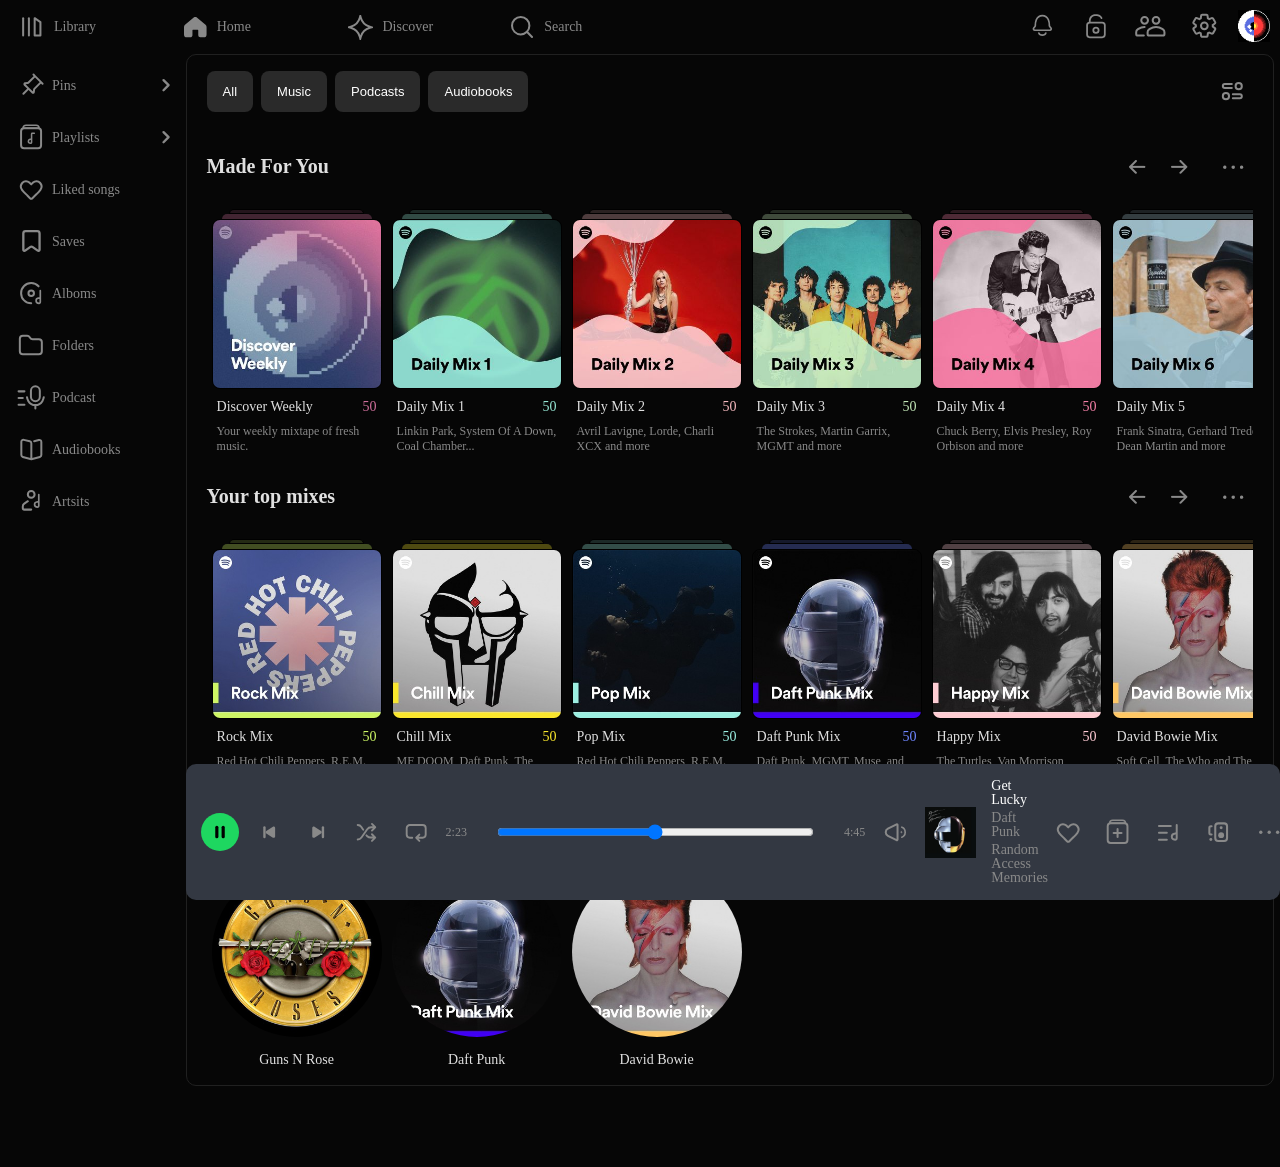
==== commit bf296eb6: "search-artist" ====
--- a/index.html
+++ b/index.html
@@ -4,31 +4,32 @@
         <meta charset="UTF-8">
         <meta name="viewport" content="width=device-width, initial-scale=1.0">
         <link rel="stylesheet" href="./css/style.css">
+        <link rel="stylesheet" href="./fonts/Satoshi_complete/Satoshi_complete/Fonts/WEB/css/satoshi.css">
         <title>imer-10Xfy</title>
     </head>
 
     <body>
         <!-- mobile and desktop header and menu -->
-        <header>
+         <header>
             <!-- desktop >1200px -->
             <section class="desktop-menu">
                 <figure class="first-section-head">
                     <div class="header-div">
-                        <a href="#">
+                        <a href="./Z-HTMLS/Library-HTML/Library.html">
                             <img src="./assets/images/library.svg" alt="#">
                             <p>Library</p>
                         </a>
                     </div>
 
                     <div class="header-div">
-                        <a href="#">
+                        <a href="./index.html">
                             <img src="./assets/images/home button.svg" alt="#">
                             <p>Home</p>
                         </a>
                     </div>
 
                     <div class="header-div">
-                        <a href="#">
+                        <a href="./Z-HTMLS/Discover.html">
                             <img src="./assets/images/Star.svg" alt="#">
                             <p>Discover</p>
                         </a>
@@ -59,13 +60,13 @@
             <!-- mobile 390px -->
             <section class="mobile-menu">
                 <div class="header-div">
-                    <a href="#">
+                    <a href="./index.html">
                         <img src="./assets/images/home button.svg" alt="#">
                         <p>Home</p>
                     </a>
                 </div>
                 <div class="header-div">
-                    <a href="#">
+                    <a href="./Z-HTMLS/Discover.html">
                         <img src="./assets/images/Star.svg" alt="#">
                         <p>Discover</p>
                     </a>
@@ -77,7 +78,7 @@
                     </a>
                 </div>
                 <div class="header-div">
-                    <a href="#">
+                    <a href="./Z-HTMLS/Library-HTML/Library.html">
                         <img src="./assets/images/library.svg" alt="#">
                         <p>Library</p>
                     </a>
@@ -105,14 +106,14 @@
                             <img class="arrow" src="./assets/images/sidebar.svg" alt="#">
                         </li>
                         <li>
-                            <a href="#">
+                            <a href="./Z-HTMLS/Playlist.html">
                                 <img src="./assets/images/Playlist.svg" alt="#">
                                 <p>Playlists</p>
                             </a>
                             <img class="arrow" src="./assets/images/sidebar.svg" alt="#">
                         </li>
                         <li>
-                            <a href="#">
+                            <a href="./Z-HTMLS/Library-HTML/Linked-songs.html">
                                 <img src="./assets/images/liked songs.svg" alt="#">
                                 <p>Liked songs</p>
                             </a>
@@ -124,7 +125,7 @@
                             </a>
                         </li>
                         <li>
-                            <a href="#">
+                            <a href="./Z-HTMLS/Album.html">
                                 <img src="./assets/images/Alboms.svg" alt="#">
                                 <p>Alboms</p>
                             </a>
@@ -527,7 +528,7 @@
                                 <p>David Bowie</p>
                             </div>
                         </div>
-                    </section>                   
+                    </section>
                 </section>
             </section>
 
@@ -656,4 +657,14 @@
             </section>
         </footer>
     </body>
-</html>+</html>
+
+
+
+
+
+
+
+
+
+
--- a/css/style.css
+++ b/css/style.css
@@ -8,6 +8,7 @@
   width: 100%;
   background-color: #060606;
   color: #E0E0E0;
+  font-family: "satoshi";
 }
 
 html {
@@ -230,7 +231,7 @@
 
 .main-content {
   width: 100%;
-  padding: 0 2rem;
+  padding: 0;
   border: 0.1rem solid #202020;
   border-radius: 1rem;
 }
@@ -291,7 +292,11 @@
   display: none;
 }
 
-@media (min-width: 64rem) {
+.card-container {
+  padding: 0 2rem;
+}
+
+@media (min-width: 1200px) {
   .right-sidebar-section {
     display: block;
   }
@@ -322,15 +327,15 @@
     border-radius: 1rem;
     display: none;
   }
-  body:has(#right-sidebar:checked) .checked-color {
-    filter: brightness(0) saturate(100%) invert(57%) sepia(98%) saturate(400%) hue-rotate(80deg) brightness(110%);
-  }
-  body:has(#right-sidebar:checked) .rightSidebar {
-    display: block;
-  }
   body:has(#right-sidebar:checked) .main-content {
     overflow-x: auto;
     margin-right: 1rem;
+  }
+  body:has(#right-sidebar:checked) .checked-color {
+    filter: brightness(0) saturate(100%) invert(57%) sepia(98%) saturate(400%) hue-rotate(80deg) brightness(110%);
+  }
+  body:has(#right-sidebar:checked) .rightSidebar {
+    display: block;
   }
   body:has(#right-sidebar:checked) .addFriends-img:hover {
     filter: brightness(0) saturate(100%) invert(57%) sepia(98%) saturate(400%) hue-rotate(80deg) brightness(110%);
@@ -413,6 +418,14 @@
     color: #898989;
   }
 }
+.main-content::-webkit-scrollbar {
+  display: none;
+}
+
+.card-container {
+  height: 113%;
+}
+
 .card-title {
   display: flex;
   justify-content: space-between;
@@ -930,6 +943,9 @@
 }
 
 @media (min-width: 1200px) {
+  .card-container {
+    height: 108%;
+  }
   .cards-row1, .cards-row2, .cards-row3 {
     height: 25.3rem;
   }
@@ -1187,14 +1203,14 @@
   gap: 12px;
 }
 
-.card {
+.recent-card-2 {
   position: relative;
   height: 106px;
   border-radius: 8px;
   overflow: hidden;
   padding: 12px;
 }
-.card h2 {
+.recent-card-2 h2 {
   font-size: 17px;
   font-weight: 700;
   line-height: 1.15;
@@ -1202,7 +1218,7 @@
   position: relative;
   z-index: 2;
 }
-.card-image {
+.recent-card-2-image {
   position: absolute;
   width: 72px;
   height: 72px;
@@ -1409,7 +1425,7 @@
 }
 
 /*Desktop*/
-@media (min-width: 1024px) {
+@media (min-width: 1200px) {
   .browse {
     max-width: 1440px;
     padding: 14px 12px 24px;
@@ -1420,25 +1436,23 @@
     gap: 24px;
     width: 100%;
   }
-  .card {
+  .recent-card-2 {
     width: 100%;
     min-width: 0;
     height: 140px;
     border-radius: 8px;
     padding: 16px;
   }
-  .card h2 {
+  .recent-card-2 h2 {
     font-size: 20px;
     line-height: 1.2;
     max-width: 100%;
   }
-  .card-image {
-    width: 85px;
-    height: 85px;
-    right: -8px;
-    bottom: -8px;
-    transform: rotate(24deg);
-    border-radius: 4px;
+  .recent-card-2 .browse-card-image {
+    position: absolute;
+    right: -10px;
+    bottom: -2px;
+    transform: rotate(-15deg);
   }
   .recent-searches {
     display: block;
@@ -1483,12 +1497,6 @@
     display: none;
   }
 }
-body {
-  margin: 0;
-  background-color: #121212;
-  color: #ffffff;
-}
-
 button {
   background: none;
   border: none;
@@ -1581,7 +1589,6 @@
   align-items: center;
 }
 #spotify-artist-profile .navigation-bar {
-  background-color: rgba(18, 18, 18, 0.8);
   display: flex;
   justify-content: flex-start;
   gap: 25px;
@@ -1708,4 +1715,1909 @@
   display: block;
 }
 
+.main-Library {
+  display: block;
+  margin-top: 4rem;
+  padding: 0 2rem;
+}
+
+.Library-main {
+  display: none;
+}
+
+.Lib-Hov:hover {
+  filter: brightness(0) saturate(100%) invert(57%) sepia(98%) saturate(400%) hue-rotate(80deg) brightness(110%);
+}
+.Lib-Hov:hover {
+  transform: scale(1.1);
+  transition: 0.2s;
+  cursor: pointer;
+}
+.Lib-Hov:active {
+  filter: brightness(0) saturate(100%) invert(57%) sepia(98%) saturate(400%) hue-rotate(80deg) brightness(110%);
+}
+.Lib-Hov:active {
+  transform: scale(1.2);
+  transition: 0.2s;
+  cursor: pointer;
+}
+
+.Lib-search-Hov:hover {
+  filter: brightness(0) saturate(100%) invert(57%) sepia(98%) saturate(400%) hue-rotate(80deg) brightness(110%);
+}
+
+.lib-search-head {
+  display: flex;
+  justify-content: space-between;
+  align-items: start;
+}
+
+.lib-search-head > label {
+  width: 30.6rem;
+  height: 5rem;
+}
+
+.lib-search-head > label > input {
+  width: 30.6rem;
+  height: 3.5rem;
+  background-color: #202020;
+  border: none;
+  border-radius: 1rem;
+  font-size: 1.4rem;
+  font-weight: 500;
+  color: #898989;
+  padding-left: 1rem;
+  padding-right: 5rem;
+}
+
+.lib-search-head > label > input::-webkit-search-cancel-button {
+  display: none;
+}
+
+.lib-search-head > label > img {
+  transform: translate(27rem, -2.6rem);
+  width: 2rem;
+}
+
+.lib-search-head > img {
+  margin-left: 1rem;
+}
+
+.lib-head-icons {
+  display: flex;
+  justify-content: start;
+  align-items: center;
+  gap: 4rem;
+  font-size: 1.4rem;
+  font-weight: 400;
+  color: #898989;
+}
+
+.lib-head-icons > div {
+  display: flex;
+  justify-content: center;
+  align-items: center;
+  gap: 1rem;
+}
+
+.lib-head-icons div:last-child {
+  gap: 2rem;
+}
+
+.lib-main-cont div {
+  display: flex;
+  justify-content: space-between;
+  align-items: center;
+  font-weight: 700;
+  font-size: 2rem;
+  height: 9rem;
+}
+
+.lib-main-cont > a > div {
+  color: #E0E0E0;
+}
+
+.lib-main-cont > hr {
+  border: 1px solid #202020;
+}
+
+@media (min-width: 1200px) {
+  .main-Library {
+    display: none;
+  }
+  .Library-main {
+    display: block;
+  }
+  .Library-main {
+    margin: 2rem 2rem;
+    height: 100vh;
+  }
+  .Lib-head-icons {
+    display: flex;
+    justify-content: space-between;
+    align-items: center;
+    margin: 0 1rem;
+    font-size: 1.4rem;
+    font-weight: 400;
+    color: #898989;
+  }
+  .Lib-head-icons img:hover {
+    filter: brightness(0) saturate(100%) invert(57%) sepia(98%) saturate(400%) hue-rotate(80deg) brightness(110%);
+  }
+  .Lib-head-icons img:hover {
+    transform: scale(1.1);
+    transition: 0.2s;
+    cursor: pointer;
+  }
+  .Lib-head-icons img:active {
+    filter: brightness(0) saturate(100%) invert(57%) sepia(98%) saturate(400%) hue-rotate(80deg) brightness(110%);
+  }
+  .Lib-head-icons img:active {
+    transform: scale(1.2);
+    transition: 0.2s;
+    cursor: pointer;
+  }
+  .Lib-head-icons > div {
+    display: flex;
+    justify-content: space-between;
+    align-items: center;
+    width: 41.3rem;
+  }
+  .Lib-head-icons > div > div {
+    display: flex;
+    justify-content: space-between;
+    align-items: center;
+  }
+  .Lib-cards {
+    display: flex;
+    flex-wrap: wrap;
+    gap: 1rem;
+    margin-top: 4rem;
+    width: 100%;
+  }
+  .Lib-cards-container {
+    display: flex;
+    flex-direction: column;
+    position: relative;
+    width: 17rem;
+    height: 25.3rem;
+    font-size: 1.4rem;
+    font-weight: 500;
+  }
+  .card-img {
+    width: 17rem;
+    height: 17rem;
+  }
+  .Lib-circle-img {
+    display: flex;
+    flex-direction: column;
+    align-items: center;
+    font-size: 1.4rem;
+    font-weight: 500;
+    gap: 2rem;
+    position: relative;
+  }
+  .Lib-circle-img img:nth-of-type(1) {
+    width: 17rem;
+    height: 17rem;
+  }
+  .Lib-circle-img .Lib-Pin {
+    display: flex;
+    justify-content: center;
+    align-items: center;
+    width: 4rem;
+    height: 4rem;
+    background-color: #111111;
+    border-radius: 50%;
+    position: absolute;
+    top: 0;
+    right: 0;
+  }
+  .Lib-circle-img .Lib-Pin > img {
+    width: 2.2rem;
+    height: 2.2rem;
+  }
+  .Linkedsongs .Lib-Pin {
+    display: flex;
+    justify-content: center;
+    align-items: center;
+    width: 4rem;
+    height: 4rem;
+    background-color: #111111;
+    border-radius: 50%;
+    position: absolute;
+    top: 0;
+    right: 0;
+  }
+  .Linkedsongs .Lib-Pin .Lib-Pin > img {
+    width: 2.2rem;
+    height: 2.2rem;
+  }
+  .Linkedsongs .Lib-card {
+    display: flex;
+    flex-direction: column;
+    align-items: center;
+  }
+  .Linkedsongs .Lib-card > div:nth-of-type(1) {
+    width: 13.3rem;
+    height: 0.3rem;
+    background-color: rgba(30, 215, 96, 0.1490196078);
+    border-radius: 0.8rem 0.8rem 0 0;
+    border: 0.1rem solid black;
+    box-sizing: content-box;
+    opacity: 1;
+  }
+  .Linkedsongs .Lib-card > div:nth-of-type(2) {
+    width: 15.4rem;
+    height: 0.6rem;
+    background-color: rgba(30, 215, 96, 0.3019607843);
+    border-radius: 0.8rem 0.8rem 0 0;
+  }
+  .Linkedsongs .Lib-card > a > img {
+    border-radius: 0.8rem;
+    border: 0.15rem solid black;
+  }
+  .Linkedsongs .Lib-card-text {
+    font-weight: 500;
+    font-size: 1.4rem;
+    color: #E0E0E0;
+    width: 16.8rem;
+  }
+  .Linkedsongs .Lib-card-text div {
+    display: flex;
+    justify-content: space-between;
+    margin: 0.8rem 0 1.5rem 0;
+  }
+  .Linkedsongs .Lib-card-text > p {
+    font-weight: 400;
+    font-size: 1.2rem;
+    color: #898989;
+  }
+  .Linkedsongs .Lib-card-text > div > p:last-child {
+    color: #1ED760;
+  }
+  .note-card .Lib-Pin {
+    display: flex;
+    justify-content: center;
+    align-items: center;
+    width: 4rem;
+    height: 4rem;
+    background-color: #111111;
+    border-radius: 50%;
+    position: absolute;
+    top: 0;
+    right: 0;
+  }
+  .note-card .Lib-Pin .Lib-Pin > img {
+    width: 2.2rem;
+    height: 2.2rem;
+  }
+  .note-card .Lib-card {
+    display: flex;
+    flex-direction: column;
+    align-items: center;
+  }
+  .note-card .Lib-card > div:nth-of-type(1) {
+    width: 13.3rem;
+    height: 0.3rem;
+    background-color: rgba(115, 115, 115, 0.1490196078);
+    border-radius: 0.8rem 0.8rem 0 0;
+    border: 0.1rem solid black;
+    box-sizing: content-box;
+    opacity: 1;
+  }
+  .note-card .Lib-card > div:nth-of-type(2) {
+    width: 15.4rem;
+    height: 0.6rem;
+    background-color: rgba(115, 115, 115, 0.3019607843);
+    border-radius: 0.8rem 0.8rem 0 0;
+  }
+  .note-card .Lib-card > a > img {
+    border-radius: 0.8rem;
+    border: 0.15rem solid black;
+  }
+  .note-card .Lib-card-text {
+    font-weight: 500;
+    font-size: 1.4rem;
+    color: #E0E0E0;
+    width: 16.8rem;
+  }
+  .note-card .Lib-card-text div {
+    display: flex;
+    justify-content: space-between;
+    margin: 0.8rem 0 1.5rem 0;
+  }
+  .note-card .Lib-card-text > p {
+    font-weight: 400;
+    font-size: 1.2rem;
+    color: #898989;
+  }
+  .note-card .Lib-card-text > div > p:last-child {
+    color: #898989;
+  }
+  .folder .Lib-Pin {
+    display: flex;
+    justify-content: center;
+    align-items: center;
+    width: 4rem;
+    height: 4rem;
+    background-color: #111111;
+    border-radius: 50%;
+    position: absolute;
+    top: 0;
+    right: 0;
+  }
+  .folder .Lib-Pin .Lib-Pin > img {
+    width: 2.2rem;
+    height: 2.2rem;
+  }
+  .folder .Lib-card {
+    display: flex;
+    flex-direction: column;
+    align-items: center;
+  }
+  .folder .Lib-card > div:nth-of-type(1) {
+    width: 13.3rem;
+    height: 0.3rem;
+    background-color: rgba(115, 115, 115, 0.1490196078);
+    border-radius: 0.8rem 0.8rem 0 0;
+    border: 0.1rem solid black;
+    box-sizing: content-box;
+    opacity: 1;
+  }
+  .folder .Lib-card > div:nth-of-type(2) {
+    width: 15.4rem;
+    height: 0.6rem;
+    background-color: rgba(115, 115, 115, 0.3019607843);
+    border-radius: 0.8rem 0.8rem 0 0;
+  }
+  .folder .Lib-card > a > img {
+    border-radius: 0.8rem;
+    border: 0.15rem solid black;
+  }
+  .folder .Lib-card-text {
+    font-weight: 500;
+    font-size: 1.4rem;
+    color: #E0E0E0;
+    width: 16.8rem;
+  }
+  .folder .Lib-card-text div {
+    display: flex;
+    justify-content: space-between;
+    margin: 0.8rem 0 1.5rem 0;
+  }
+  .folder .Lib-card-text > p {
+    font-weight: 400;
+    font-size: 1.2rem;
+    color: #898989;
+  }
+  .folder .Lib-card-text > div > p:last-child {
+    color: #898989;
+  }
+  .folder .Lib-card > div:first-child {
+    opacity: 0;
+  }
+  .folder .Lib-card > div:nth-of-type(2) {
+    height: 0.8rem;
+    width: 7.4rem;
+    transform: translateX(-4rem);
+  }
+  .meteora .Lib-Pin {
+    display: flex;
+    justify-content: center;
+    align-items: center;
+    width: 4rem;
+    height: 4rem;
+    background-color: #111111;
+    border-radius: 50%;
+    position: absolute;
+    top: 0;
+    right: 0;
+  }
+  .meteora .Lib-Pin .Lib-Pin > img {
+    width: 2.2rem;
+    height: 2.2rem;
+  }
+  .meteora .Lib-card {
+    display: flex;
+    flex-direction: column;
+    align-items: center;
+  }
+  .meteora .Lib-card > div:nth-of-type(1) {
+    width: 13.3rem;
+    height: 0.3rem;
+    border-radius: 0.8rem 0.8rem 0 0;
+    border: 0.1rem solid black;
+    box-sizing: content-box;
+    opacity: 0;
+  }
+  .meteora .Lib-card > div:nth-of-type(2) {
+    width: 15.4rem;
+    height: 0.6rem;
+    background-color: rgba(166, 145, 116, 0.3019607843);
+    border-radius: 0.8rem 0.8rem 0 0;
+  }
+  .meteora .Lib-card > a > img {
+    border-radius: 0.8rem;
+    border: 0.15rem solid black;
+  }
+  .meteora .Lib-card-text {
+    font-weight: 500;
+    font-size: 1.4rem;
+    color: #E0E0E0;
+    width: 16.8rem;
+  }
+  .meteora .Lib-card-text div {
+    display: flex;
+    justify-content: space-between;
+    margin: 0.8rem 0 1.5rem 0;
+  }
+  .meteora .Lib-card-text > p {
+    font-weight: 400;
+    font-size: 1.2rem;
+    color: #898989;
+  }
+  .meteora .Lib-card > div:nth-of-type(2) {
+    height: 0.7rem;
+  }
+  .meteora .Lib-card-text p:first-child {
+    color: #E0E0E0;
+    font-size: 1.4rem;
+    font-weight: 500;
+    margin: 1rem 0;
+  }
+  .Random-Access .Lib-Pin {
+    display: flex;
+    justify-content: center;
+    align-items: center;
+    width: 4rem;
+    height: 4rem;
+    background-color: #111111;
+    border-radius: 50%;
+    position: absolute;
+    top: 0;
+    right: 0;
+  }
+  .Random-Access .Lib-Pin .Lib-Pin > img {
+    width: 2.2rem;
+    height: 2.2rem;
+  }
+  .Random-Access .Lib-card {
+    display: flex;
+    flex-direction: column;
+    align-items: center;
+  }
+  .Random-Access .Lib-card > div:nth-of-type(1) {
+    width: 13.3rem;
+    height: 0.3rem;
+    background-color: rgba(115, 115, 115, 0.1490196078);
+    border-radius: 0.8rem 0.8rem 0 0;
+    border: 0.1rem solid black;
+    box-sizing: content-box;
+    opacity: 0;
+  }
+  .Random-Access .Lib-card > div:nth-of-type(2) {
+    width: 15.4rem;
+    height: 0.6rem;
+    background-color: rgba(115, 115, 115, 0.3019607843);
+    border-radius: 0.8rem 0.8rem 0 0;
+  }
+  .Random-Access .Lib-card > a > img {
+    border-radius: 0.8rem;
+    border: 0.15rem solid black;
+  }
+  .Random-Access .Lib-card-text {
+    font-weight: 500;
+    font-size: 1.4rem;
+    color: #E0E0E0;
+    width: 16.8rem;
+  }
+  .Random-Access .Lib-card-text div {
+    display: flex;
+    justify-content: space-between;
+    margin: 0.8rem 0 1.5rem 0;
+  }
+  .Random-Access .Lib-card-text > p {
+    font-weight: 400;
+    font-size: 1.2rem;
+    color: #898989;
+  }
+  .Random-Access .Lib-card-text > div > p:last-child {
+    color: #898989;
+  }
+  .Random-Access .Lib-card > div:nth-of-type(2) {
+    height: 0.7rem;
+  }
+  .Random-Access .Lib-Pin > img {
+    width: 2.2rem;
+    height: 2.2rem;
+  }
+  .Abbey .Lib-card {
+    display: flex;
+    flex-direction: column;
+    align-items: center;
+  }
+  .Abbey .Lib-card > div:nth-of-type(1) {
+    width: 13.3rem;
+    height: 0.3rem;
+    background-color: rgba(115, 115, 115, 0.1490196078);
+    border-radius: 0.8rem 0.8rem 0 0;
+    border: 0.1rem solid black;
+    box-sizing: content-box;
+    opacity: 0;
+  }
+  .Abbey .Lib-card > div:nth-of-type(2) {
+    width: 15.4rem;
+    height: 0.6rem;
+    background-color: rgba(117, 164, 150, 0.3019607843);
+    border-radius: 0.8rem 0.8rem 0 0;
+  }
+  .Abbey .Lib-card > a > img {
+    border-radius: 0.8rem;
+    border: 0.15rem solid black;
+  }
+  .Abbey .Lib-card-text {
+    font-weight: 500;
+    font-size: 1.4rem;
+    color: #E0E0E0;
+    width: 16.8rem;
+  }
+  .Abbey .Lib-card-text div {
+    display: flex;
+    justify-content: space-between;
+    margin: 0.8rem 0 1.5rem 0;
+  }
+  .Abbey .Lib-card-text > p {
+    font-weight: 400;
+    font-size: 1.2rem;
+    color: #898989;
+  }
+  .Abbey .Lib-card-text > div > p:last-child {
+    color: #898989;
+  }
+  .Abbey .Lib-card > div:nth-of-type(2) {
+    height: 0.7rem;
+  }
+  .Hols .Lib-card {
+    display: flex;
+    flex-direction: column;
+    align-items: center;
+  }
+  .Hols .Lib-card > div:nth-of-type(1) {
+    width: 13.3rem;
+    height: 0.3rem;
+    background-color: rgba(115, 115, 115, 0.1490196078);
+    border-radius: 0.8rem 0.8rem 0 0;
+    border: 0.1rem solid black;
+    box-sizing: content-box;
+    opacity: 0;
+  }
+  .Hols .Lib-card > div:nth-of-type(2) {
+    width: 15.4rem;
+    height: 0.6rem;
+    background-color: rgba(98, 120, 177, 0.3019607843);
+    border-radius: 0.8rem 0.8rem 0 0;
+  }
+  .Hols .Lib-card > a > img {
+    border-radius: 0.8rem;
+    border: 0.15rem solid black;
+  }
+  .Hols .Lib-card-text {
+    font-weight: 500;
+    font-size: 1.4rem;
+    color: #E0E0E0;
+    width: 16.8rem;
+  }
+  .Hols .Lib-card-text div {
+    display: flex;
+    justify-content: space-between;
+    margin: 0.8rem 0 1.5rem 0;
+  }
+  .Hols .Lib-card-text > p {
+    font-weight: 400;
+    font-size: 1.2rem;
+    color: #898989;
+  }
+  .Hols .Lib-card-text > div > p:last-child {
+    color: #898989;
+  }
+  .Hols .Lib-card > div:nth-of-type(2) {
+    height: 0.7rem;
+  }
+  .Lib-cards > div:nth-of-type(13) .Lib-card {
+    display: flex;
+    flex-direction: column;
+    align-items: center;
+  }
+  .Lib-cards > div:nth-of-type(13) .Lib-card > div:nth-of-type(1) {
+    width: 13.3rem;
+    height: 0.3rem;
+    background-color: rgba(149, 230, 211, 0.1490196078);
+    border-radius: 0.8rem 0.8rem 0 0;
+    border: 0.1rem solid black;
+    box-sizing: content-box;
+    opacity: 1;
+  }
+  .Lib-cards > div:nth-of-type(13) .Lib-card > div:nth-of-type(2) {
+    width: 15.4rem;
+    height: 0.6rem;
+    background-color: rgba(149, 230, 211, 0.3019607843);
+    border-radius: 0.8rem 0.8rem 0 0;
+  }
+  .Lib-cards > div:nth-of-type(13) .Lib-card > a > img {
+    border-radius: 0.8rem;
+    border: 0.15rem solid black;
+  }
+  .Lib-cards > div:nth-of-type(13) .Lib-card-text {
+    font-weight: 500;
+    font-size: 1.4rem;
+    color: #E0E0E0;
+    width: 16.8rem;
+  }
+  .Lib-cards > div:nth-of-type(13) .Lib-card-text div {
+    display: flex;
+    justify-content: space-between;
+    margin: 0.8rem 0 1.5rem 0;
+  }
+  .Lib-cards > div:nth-of-type(13) .Lib-card-text > p {
+    font-weight: 400;
+    font-size: 1.2rem;
+    color: #898989;
+  }
+  .Lib-cards > div:nth-of-type(13) .Lib-card-text > div > p:last-child {
+    color: #95E6D3;
+  }
+  .Lib-cards > div:nth-of-type(14) .Lib-card {
+    display: flex;
+    flex-direction: column;
+    align-items: center;
+  }
+  .Lib-cards > div:nth-of-type(14) .Lib-card > div:nth-of-type(1) {
+    width: 13.3rem;
+    height: 0.3rem;
+    background-color: rgba(244, 184, 189, 0.1490196078);
+    border-radius: 0.8rem 0.8rem 0 0;
+    border: 0.1rem solid black;
+    box-sizing: content-box;
+    opacity: 1;
+  }
+  .Lib-cards > div:nth-of-type(14) .Lib-card > div:nth-of-type(2) {
+    width: 15.4rem;
+    height: 0.6rem;
+    background-color: rgba(244, 184, 189, 0.3019607843);
+    border-radius: 0.8rem 0.8rem 0 0;
+  }
+  .Lib-cards > div:nth-of-type(14) .Lib-card > a > img {
+    border-radius: 0.8rem;
+    border: 0.15rem solid black;
+  }
+  .Lib-cards > div:nth-of-type(14) .Lib-card-text {
+    font-weight: 500;
+    font-size: 1.4rem;
+    color: #E0E0E0;
+    width: 16.8rem;
+  }
+  .Lib-cards > div:nth-of-type(14) .Lib-card-text div {
+    display: flex;
+    justify-content: space-between;
+    margin: 0.8rem 0 1.5rem 0;
+  }
+  .Lib-cards > div:nth-of-type(14) .Lib-card-text > p {
+    font-weight: 400;
+    font-size: 1.2rem;
+    color: #898989;
+  }
+  .Lib-cards > div:nth-of-type(14) .Lib-card-text > div > p:last-child {
+    color: #F4B8BD;
+  }
+  .Lib-cards > div:nth-of-type(15) .Lib-card {
+    display: flex;
+    flex-direction: column;
+    align-items: center;
+  }
+  .Lib-cards > div:nth-of-type(15) .Lib-card > div:nth-of-type(1) {
+    width: 13.3rem;
+    height: 0.3rem;
+    background-color: rgba(195, 231, 183, 0.1490196078);
+    border-radius: 0.8rem 0.8rem 0 0;
+    border: 0.1rem solid black;
+    box-sizing: content-box;
+    opacity: 1;
+  }
+  .Lib-cards > div:nth-of-type(15) .Lib-card > div:nth-of-type(2) {
+    width: 15.4rem;
+    height: 0.6rem;
+    background-color: rgba(195, 231, 183, 0.3019607843);
+    border-radius: 0.8rem 0.8rem 0 0;
+  }
+  .Lib-cards > div:nth-of-type(15) .Lib-card > a > img {
+    border-radius: 0.8rem;
+    border: 0.15rem solid black;
+  }
+  .Lib-cards > div:nth-of-type(15) .Lib-card-text {
+    font-weight: 500;
+    font-size: 1.4rem;
+    color: #E0E0E0;
+    width: 16.8rem;
+  }
+  .Lib-cards > div:nth-of-type(15) .Lib-card-text div {
+    display: flex;
+    justify-content: space-between;
+    margin: 0.8rem 0 1.5rem 0;
+  }
+  .Lib-cards > div:nth-of-type(15) .Lib-card-text > p {
+    font-weight: 400;
+    font-size: 1.2rem;
+    color: #898989;
+  }
+  .Lib-cards > div:nth-of-type(15) .Lib-card-text > div > p:last-child {
+    color: #C3E7B7;
+  }
+  .Lib-cards > div:nth-of-type(16) .Lib-card {
+    display: flex;
+    flex-direction: column;
+    align-items: center;
+  }
+  .Lib-cards > div:nth-of-type(16) .Lib-card > div:nth-of-type(1) {
+    width: 13.3rem;
+    height: 0.3rem;
+    background-color: rgba(204, 246, 101, 0.1490196078);
+    border-radius: 0.8rem 0.8rem 0 0;
+    border: 0.1rem solid black;
+    box-sizing: content-box;
+    opacity: 1;
+  }
+  .Lib-cards > div:nth-of-type(16) .Lib-card > div:nth-of-type(2) {
+    width: 15.4rem;
+    height: 0.6rem;
+    background-color: rgba(204, 246, 101, 0.3019607843);
+    border-radius: 0.8rem 0.8rem 0 0;
+  }
+  .Lib-cards > div:nth-of-type(16) .Lib-card > a > img {
+    border-radius: 0.8rem;
+    border: 0.15rem solid black;
+  }
+  .Lib-cards > div:nth-of-type(16) .Lib-card-text {
+    font-weight: 500;
+    font-size: 1.4rem;
+    color: #E0E0E0;
+    width: 16.8rem;
+  }
+  .Lib-cards > div:nth-of-type(16) .Lib-card-text div {
+    display: flex;
+    justify-content: space-between;
+    margin: 0.8rem 0 1.5rem 0;
+  }
+  .Lib-cards > div:nth-of-type(16) .Lib-card-text > p {
+    font-weight: 400;
+    font-size: 1.2rem;
+    color: #898989;
+  }
+  .Lib-cards > div:nth-of-type(16) .Lib-card-text > div > p:last-child {
+    color: #CCF665;
+  }
+  .Lib-cards > div:nth-of-type(17) .Lib-card {
+    display: flex;
+    flex-direction: column;
+    align-items: center;
+  }
+  .Lib-cards > div:nth-of-type(17) .Lib-card > div:nth-of-type(1) {
+    width: 13.3rem;
+    height: 0.3rem;
+    background-color: rgba(249, 231, 44, 0.1490196078);
+    border-radius: 0.8rem 0.8rem 0 0;
+    border: 0.1rem solid black;
+    box-sizing: content-box;
+    opacity: 1;
+  }
+  .Lib-cards > div:nth-of-type(17) .Lib-card > div:nth-of-type(2) {
+    width: 15.4rem;
+    height: 0.6rem;
+    background-color: rgba(249, 231, 44, 0.3019607843);
+    border-radius: 0.8rem 0.8rem 0 0;
+  }
+  .Lib-cards > div:nth-of-type(17) .Lib-card > a > img {
+    border-radius: 0.8rem;
+    border: 0.15rem solid black;
+  }
+  .Lib-cards > div:nth-of-type(17) .Lib-card-text {
+    font-weight: 500;
+    font-size: 1.4rem;
+    color: #E0E0E0;
+    width: 16.8rem;
+  }
+  .Lib-cards > div:nth-of-type(17) .Lib-card-text div {
+    display: flex;
+    justify-content: space-between;
+    margin: 0.8rem 0 1.5rem 0;
+  }
+  .Lib-cards > div:nth-of-type(17) .Lib-card-text > p {
+    font-weight: 400;
+    font-size: 1.2rem;
+    color: #898989;
+  }
+  .Lib-cards > div:nth-of-type(17) .Lib-card-text > div > p:last-child {
+    color: #F9E72C;
+  }
+  .Lib-cards > div:nth-of-type(18) .Lib-card {
+    display: flex;
+    flex-direction: column;
+    align-items: center;
+  }
+  .Lib-cards > div:nth-of-type(18) .Lib-card > div:nth-of-type(1) {
+    width: 13.3rem;
+    height: 0.3rem;
+    background-color: rgba(155, 240, 226, 0.1490196078);
+    border-radius: 0.8rem 0.8rem 0 0;
+    border: 0.1rem solid black;
+    box-sizing: content-box;
+    opacity: 1;
+  }
+  .Lib-cards > div:nth-of-type(18) .Lib-card > div:nth-of-type(2) {
+    width: 15.4rem;
+    height: 0.6rem;
+    background-color: rgba(155, 240, 226, 0.3019607843);
+    border-radius: 0.8rem 0.8rem 0 0;
+  }
+  .Lib-cards > div:nth-of-type(18) .Lib-card > a > img {
+    border-radius: 0.8rem;
+    border: 0.15rem solid black;
+  }
+  .Lib-cards > div:nth-of-type(18) .Lib-card-text {
+    font-weight: 500;
+    font-size: 1.4rem;
+    color: #E0E0E0;
+    width: 16.8rem;
+  }
+  .Lib-cards > div:nth-of-type(18) .Lib-card-text div {
+    display: flex;
+    justify-content: space-between;
+    margin: 0.8rem 0 1.5rem 0;
+  }
+  .Lib-cards > div:nth-of-type(18) .Lib-card-text > p {
+    font-weight: 400;
+    font-size: 1.2rem;
+    color: #898989;
+  }
+  .Lib-cards > div:nth-of-type(18) .Lib-card-text > div > p:last-child {
+    color: #9BF0E2;
+  }
+  .Lib-card:hover {
+    transform: scale(1.02);
+    transition: 0.1s;
+  }
+  .Lib-card:active {
+    transform: scale(1.03);
+    transition: 0.1s;
+  }
+}
+.playMainCont {
+  width: 100%;
+  height: 135vh;
+  background: linear-gradient(#2a3770, #060606);
+}
+
+.playList {
+  padding: 4rem 2rem 0 2rem;
+}
+
+.play-search {
+  display: flex;
+  justify-content: space-between;
+  align-items: start;
+}
+
+.play-search > label {
+  width: 30.6rem;
+  height: 5rem;
+}
+
+.play-search > label > input {
+  width: 30.6rem;
+  height: 3.5rem;
+  background-color: #3b4680;
+  border: none;
+  border-radius: 1rem;
+  font-size: 1.4rem;
+  font-weight: 500;
+  color: #898989;
+  padding-left: 1rem;
+  padding-right: 5rem;
+}
+
+.play-search > label > input::-webkit-search-cancel-button {
+  display: none;
+}
+
+.play-search > label > img {
+  transform: translate(27rem, -2.6rem);
+  width: 2rem;
+}
+
+.play-search > img {
+  margin-left: 1rem;
+}
+
+.play-search > img:hover {
+  filter: brightness(0) saturate(100%) invert(57%) sepia(98%) saturate(400%) hue-rotate(80deg) brightness(110%);
+}
+.play-search > img:hover {
+  transform: scale(1.1);
+  transition: 0.2s;
+  cursor: pointer;
+}
+.play-search > img:active {
+  filter: brightness(0) saturate(100%) invert(57%) sepia(98%) saturate(400%) hue-rotate(80deg) brightness(110%);
+}
+.play-search > img:active {
+  transform: scale(1.2);
+  transition: 0.2s;
+  cursor: pointer;
+}
+
+.imgCenter {
+  display: flex;
+  justify-content: center;
+  align-items: center;
+  width: 100%;
+  height: 21.1rem;
+  margin: 2rem 0;
+}
+
+.imgCenter > img {
+  width: 21.1rem;
+  height: 21.1rem;
+}
+
+.play-main-center > p:first-child {
+  font-size: 2rem;
+  font-weight: 700;
+  color: #E0E0E0;
+}
+
+.middle-cont {
+  display: flex;
+  justify-content: start;
+  align-items: center;
+  font-size: 1.4rem;
+  font-weight: 400;
+  color: #898989;
+  margin: 2rem 0;
+}
+
+.middle-cont > div {
+  padding: 0.3rem;
+  background-color: #898989;
+  border-radius: 50%;
+  margin: 0 1rem;
+}
+
+.Center-last {
+  display: flex;
+  justify-content: space-between;
+  align-items: center;
+  margin-bottom: 3rem;
+}
+
+.Center-last > div:first-child > img:hover {
+  filter: brightness(0) saturate(100%) invert(57%) sepia(98%) saturate(400%) hue-rotate(80deg) brightness(110%);
+}
+.Center-last > div:first-child > img:hover {
+  transform: scale(1.1);
+  transition: 0.2s;
+  cursor: pointer;
+}
+.Center-last > div:first-child > img:active {
+  filter: brightness(0) saturate(100%) invert(57%) sepia(98%) saturate(400%) hue-rotate(80deg) brightness(110%);
+}
+.Center-last > div:first-child > img:active {
+  transform: scale(1.2);
+  transition: 0.2s;
+  cursor: pointer;
+}
+
+.Center-last > div:last-child > img:first-child:hover {
+  filter: brightness(0) saturate(100%) invert(57%) sepia(98%) saturate(400%) hue-rotate(80deg) brightness(110%);
+}
+.Center-last > div:last-child > img:first-child:hover {
+  transform: scale(1.1);
+  transition: 0.2s;
+  cursor: pointer;
+}
+.Center-last > div:last-child > img:first-child:active {
+  filter: brightness(0) saturate(100%) invert(57%) sepia(98%) saturate(400%) hue-rotate(80deg) brightness(110%);
+}
+.Center-last > div:last-child > img:first-child:active {
+  transform: scale(1.2);
+  transition: 0.2s;
+  cursor: pointer;
+}
+
+.Center-last > div:first-child,
+.Center-last > div:last-child {
+  display: flex;
+  justify-content: space-between;
+  align-items: center;
+}
+
+.Center-last > div:first-child {
+  margin-left: 0.8rem;
+  width: 19rem;
+}
+
+.Center-last > div:last-child {
+  width: 9rem;
+}
+
+.play-last-content {
+  display: flex;
+  flex-direction: column;
+  gap: 2rem;
+}
+
+.play-cont {
+  display: flex;
+  justify-content: space-between;
+  align-items: center;
+}
+
+.play-cont > div {
+  display: flex;
+  justify-content: space-between;
+  align-items: center;
+  gap: 1rem;
+}
+
+.play-cont > div > div {
+  display: flex;
+  flex-direction: column;
+  gap: 1rem;
+}
+
+.play-cont > div > div > p:first-child {
+  font-size: 1.6rem;
+  font-weight: 500;
+}
+
+.play-cont > div > div > p:last-child {
+  font-size: 1.4rem;
+  font-weight: 400;
+  color: #898989;
+}
+
+.play-cont-img {
+  width: 5.1rem;
+  height: 5.1rem;
+  border-radius: 0.3rem;
+  cursor: pointer;
+}
+
+.play-cont-img:hover {
+  transform: scale(1.02);
+  transition: 0.1s;
+}
+
+.play-cont-img:active {
+  transform: scale(1.05);
+  transition: 0.1s;
+}
+
+.tree-dots {
+  width: 4rem;
+  height: 4rem;
+}
+.tree-dots:hover {
+  filter: brightness(0) saturate(100%) invert(57%) sepia(98%) saturate(400%) hue-rotate(80deg) brightness(110%);
+}
+.tree-dots:hover {
+  transform: scale(1.1);
+  transition: 0.2s;
+  cursor: pointer;
+}
+.tree-dots:active {
+  filter: brightness(0) saturate(100%) invert(57%) sepia(98%) saturate(400%) hue-rotate(80deg) brightness(110%);
+}
+.tree-dots:active {
+  transform: scale(1.2);
+  transition: 0.2s;
+  cursor: pointer;
+}
+
+.spotify {
+  color: #E0E0E0;
+}
+
+.PlayDeskCont {
+  display: none;
+}
+
+.playMainCont {
+  display: block;
+}
+
+@media (min-width: 1200px) {
+  .playMainCont {
+    display: none;
+  }
+  .PlayDeskCont {
+    display: block;
+    padding: 2rem 3.5rem 0 3.5rem;
+    display: flex;
+    justify-content: space-between;
+    flex-wrap: wrap;
+  }
+  .Play-color {
+    width: 100%;
+    height: 120%;
+    background: linear-gradient(#2a3770, #060606);
+    border-radius: 1rem;
+  }
+  .PlayDesk-head > p:first-child {
+    font-size: 3.6rem;
+    font-weight: 700;
+    color: #E0E0E0;
+  }
+  .PlayDesk-middle {
+    display: flex;
+    justify-content: start;
+    align-items: center;
+    font-size: 1.4rem;
+    font-weight: 400;
+    color: #898989;
+    margin: 2rem 0;
+  }
+  .PlayDesk-middle > div {
+    padding: 0.3rem;
+    background-color: #898989;
+    border-radius: 50%;
+    margin: 0 1rem;
+  }
+  .PlayDesk-last {
+    display: flex;
+    justify-content: space-between;
+    align-items: center;
+    width: 103.3rem;
+    margin-bottom: 3rem;
+    margin-left: 0.2rem;
+  }
+  .PlayDesk-last > div > img:nth-of-type(1n+2):hover {
+    filter: brightness(0) saturate(100%) invert(57%) sepia(98%) saturate(400%) hue-rotate(80deg) brightness(110%);
+  }
+  .PlayDesk-last > div > img:nth-of-type(1n+2):hover {
+    transform: scale(1.1);
+    transition: 0.2s;
+    cursor: pointer;
+  }
+  .PlayDesk-last > div > img:nth-of-type(1n+2):active {
+    filter: brightness(0) saturate(100%) invert(57%) sepia(98%) saturate(400%) hue-rotate(80deg) brightness(110%);
+  }
+  .PlayDesk-last > div > img:nth-of-type(1n+2):active {
+    transform: scale(1.2);
+    transition: 0.2s;
+    cursor: pointer;
+  }
+  .PlayDesk-last > img:hover {
+    filter: brightness(0) saturate(100%) invert(57%) sepia(98%) saturate(400%) hue-rotate(80deg) brightness(110%);
+  }
+  .PlayDesk-last > img:hover {
+    transform: scale(1.1);
+    transition: 0.2s;
+    cursor: pointer;
+  }
+  .PlayDesk-last > img:active {
+    filter: brightness(0) saturate(100%) invert(57%) sepia(98%) saturate(400%) hue-rotate(80deg) brightness(110%);
+  }
+  .PlayDesk-last > img:active {
+    transform: scale(1.2);
+    transition: 0.2s;
+    cursor: pointer;
+  }
+  .PlayDesk-last > div:first-child,
+  .PlayDesk-last > div:last-child {
+    display: flex;
+    justify-content: space-between;
+    align-items: center;
+  }
+  .PlayDesk-last > div:first-child {
+    width: 36.7rem;
+  }
+  .PlayDesk-main {
+    width: 106rem;
+    font-size: 1.4rem;
+    font-weight: 400;
+    color: #898989;
+  }
+  .Play-lists-head {
+    width: 77.2rem;
+    display: flex;
+    justify-content: space-between;
+    align-items: center;
+  }
+  .Play-lists-head div {
+    width: 6rem;
+    margin-left: 2rem;
+    display: flex;
+    justify-content: space-between;
+    align-items: center;
+  }
+  .PlayDesk-main > hr {
+    width: 104rem;
+    border: 2px solid rgba(137, 137, 137, 0.1490196078);
+    margin: 2rem 0;
+  }
+  .PlayDesk-main-inner {
+    display: flex;
+    flex-direction: column;
+    gap: 1.5rem;
+  }
+  .PlayDesk-cont {
+    display: flex;
+    align-items: center;
+    gap: 1rem;
+  }
+  .PlayDesk-cont .heart-icon {
+    width: 2.35rem;
+    height: 2.02rem;
+  }
+  .PlayDesk-cont .heart-icon:hover {
+    filter: brightness(0) saturate(100%) invert(57%) sepia(98%) saturate(400%) hue-rotate(80deg) brightness(110%);
+  }
+  .PlayDesk-cont .heart-icon:hover {
+    transform: scale(1.1);
+    transition: 0.2s;
+    cursor: pointer;
+  }
+  .PlayDesk-cont .heart-icon:active {
+    filter: brightness(0) saturate(100%) invert(57%) sepia(98%) saturate(400%) hue-rotate(80deg) brightness(110%);
+  }
+  .PlayDesk-cont .heart-icon:active {
+    transform: scale(1.2);
+    transition: 0.2s;
+    cursor: pointer;
+  }
+  .PlayDesk-cont > p:nth-of-type(1) {
+    font-size: 1.6rem;
+    font-weight: 500;
+    padding: 2rem;
+  }
+  .PlayDesk-cont > div {
+    display: flex;
+    justify-content: start;
+    align-items: center;
+    gap: 1rem;
+    width: 31.5rem;
+  }
+  .PlayDesk-cont > div > div > p:first-child {
+    font-size: 1.6rem;
+    font-weight: 500;
+    color: #E0E0E0;
+  }
+  .PlayDesk-cont > div > div {
+    display: flex;
+    flex-direction: column;
+    gap: 1rem;
+  }
+  .PlayDesk-cont > p:nth-of-type(2) {
+    width: 33rem;
+  }
+  .PlayDesk-cont > p:nth-of-type(3) {
+    width: 7rem;
+  }
+  .left-content {
+    margin-bottom: 5rem;
+  }
+  .right-content {
+    display: flex;
+    flex-direction: column;
+    gap: 3rem;
+    width: 32rem;
+  }
+  .right-content > img {
+    border-radius: 1rem;
+    width: 32rem;
+    height: 32rem;
+  }
+  .right-content-btn {
+    display: flex;
+    flex-direction: row;
+    flex-wrap: wrap;
+    gap: 1rem;
+    font-size: 1.4rem;
+    font-weight: 400;
+    color: #898989;
+  }
+  .right-content-btn > div {
+    padding: 1rem 2rem;
+    border-radius: 44px;
+    border: 2px solid rgba(137, 137, 137, 0.2509803922);
+  }
+  .right-content-btn > div:hover {
+    background-color: aliceblue;
+    color: #060606;
+    transition: 0.2s;
+    cursor: pointer;
+    user-select: none;
+    transform: scale(1.05);
+  }
+  .PlayLastRightDiv {
+    display: flex;
+    flex-direction: column;
+    gap: 1.5rem;
+    width: 20.9rem;
+    font-size: 1.6rem;
+    font-weight: 500;
+    color: #898989;
+  }
+  .PlayLastRightDiv img {
+    width: 10rem;
+  }
+  .PlayLastRightDiv .Play-last-img {
+    width: 6rem;
+    height: 6rem;
+    border-radius: 50%;
+    overflow: hidden;
+    display: flex;
+    justify-content: center;
+    align-items: center;
+  }
+  .PlayLastRightDiv .Playimg1 > img {
+    width: 6rem;
+  }
+  .PlayLastRightDiv .Playimg2 > img {
+    width: 6rem;
+  }
+  .PlayLastRightDiv > div {
+    display: flex;
+    align-items: center;
+    gap: 2rem;
+  }
+}
+.albumList {
+  padding: 4rem 2rem 0 2rem;
+  height: 115rem;
+  background: linear-gradient(#333842, #060606);
+}
+
+.album-background {
+  width: 100%;
+  height: 85rem;
+  background: linear-gradient(#333842, #060606);
+  border: 0px;
+}
+
+.album-search {
+  display: flex;
+  justify-content: space-between;
+  align-items: start;
+}
+
+.album-search > label {
+  width: 30.6rem;
+  height: 5rem;
+}
+
+.album-search > label > input {
+  width: 30.6rem;
+  height: 3.5rem;
+  background-color: #292e38;
+  border: none;
+  border-radius: 1rem;
+  font-size: 1.4rem;
+  font-weight: 500;
+  color: #898989;
+  padding-left: 1rem;
+  padding-right: 5rem;
+}
+
+.album-search > label > input::-webkit-search-cancel-button {
+  display: none;
+}
+
+.album-search > label > img {
+  transform: translate(27rem, -2.6rem);
+  width: 2rem;
+}
+
+.album-search > img {
+  margin-left: 1rem;
+}
+
+.album-search > img:hover {
+  filter: brightness(0) saturate(100%) invert(57%) sepia(98%) saturate(400%) hue-rotate(80deg) brightness(110%);
+}
+.album-search > img:hover {
+  transform: scale(1.1);
+  transition: 0.2s;
+  cursor: pointer;
+}
+.album-search > img:active {
+  filter: brightness(0) saturate(100%) invert(57%) sepia(98%) saturate(400%) hue-rotate(80deg) brightness(110%);
+}
+.album-search > img:active {
+  transform: scale(1.2);
+  transition: 0.2s;
+  cursor: pointer;
+}
+
+.album-main-center > p:first-child {
+  text-align: center;
+  font-size: 2rem;
+  font-weight: 700;
+  color: #E0E0E0;
+}
+
+.album-middle-cont {
+  display: flex;
+  justify-content: center;
+  align-items: center;
+  font-size: 1.4rem;
+  font-weight: 400;
+  color: #898989;
+  margin: 2rem 0;
+}
+
+.album-middle-cont > div {
+  padding: 0.3rem;
+  background-color: #898989;
+  border-radius: 50%;
+  margin: 0 1rem;
+}
+
+.album-background {
+  display: block;
+}
+
+.album-main-cont {
+  display: none;
+}
+
+@media (min-width: 1200px) {
+  .album-background {
+    display: none;
+  }
+  .album-main-cont {
+    display: block;
+  }
+  .album-left,
+  .album-head-last {
+    width: 97.8rem;
+  }
+  .albumDeskCont {
+    background: linear-gradient(#23262c, #060606);
+    height: 90rem;
+  }
+  .album-body {
+    width: 100%;
+    border-radius: 1rem;
+  }
+  .PlayDesk-middle > span:first-child {
+    display: flex;
+    justify-content: center;
+    align-items: center;
+    width: 2.4rem;
+    height: 2.4rem;
+  }
+  .album-addFriend-icon {
+    width: 1.4rem;
+    height: 1.5rem;
+  }
+  .album-right-content {
+    display: flex;
+    flex-direction: column;
+    gap: 3rem;
+    width: 40rem;
+  }
+  .album-right-content > img {
+    border-radius: 1rem;
+    width: 40rem;
+    height: 40rem;
+  }
+  .album-main-cont {
+    font-size: 1.4rem;
+    font-weight: 400;
+    color: #898989;
+  }
+  .album-main-cont > hr {
+    border: 0.2rem solid rgba(137, 137, 137, 0.1490196078);
+    margin: 1.5rem 0 3rem 0;
+  }
+  .album-list-head {
+    display: flex;
+  }
+  .album-list-head > p:nth-of-type(1) {
+    width: 4.2rem;
+    margin-left: 1.7rem;
+  }
+  .album-list-head > p:nth-of-type(2) {
+    width: 45rem;
+  }
+  .album-list-main {
+    display: flex;
+    flex-direction: column;
+    gap: 2.5rem;
+    letter-spacing: 3%;
+  }
+  .album-list-main > div {
+    display: flex;
+    align-items: center;
+  }
+  .album-list-main > div > p:nth-of-type(2) {
+    width: 12rem;
+  }
+  .album-list-main > div > p:first-child {
+    display: flex;
+    justify-content: center;
+    align-items: center;
+    width: 4rem;
+    height: 4rme;
+    margin-right: 2rem;
+  }
+  .album-list-main > div > div {
+    display: flex;
+    flex-direction: column;
+    gap: 1rem;
+    width: 45rem;
+  }
+  .album-list-main > div > div > p:first-child {
+    font-size: 1.6rem;
+    font-weight: 500;
+    color: #E0E0E0;
+  }
+  .album-list-main > div > img {
+    width: 2.357rem;
+    height: 2.021rem;
+  }
+  .album-list-main > div > img:hover {
+    filter: brightness(0) saturate(100%) invert(57%) sepia(98%) saturate(400%) hue-rotate(80deg) brightness(110%);
+  }
+  .album-list-main > div > img:hover {
+    transform: scale(1.1);
+    transition: 0.2s;
+    cursor: pointer;
+  }
+  .album-list-main > div > img:active {
+    filter: brightness(0) saturate(100%) invert(57%) sepia(98%) saturate(400%) hue-rotate(80deg) brightness(110%);
+  }
+  .album-list-main > div > img:active {
+    transform: scale(1.2);
+    transition: 0.2s;
+    cursor: pointer;
+  }
+}
+.liked-songs-page-header {
+  display: flex;
+  justify-content: space-between;
+  align-items: center;
+  width: 100%;
+  padding: 1rem 1rem 0 2rem;
+  right: 3rem;
+  position: sticky;
+  background-color: #060606;
+}
+.liked-songs-page-header figure button {
+  background-color: transparent;
+  border: none;
+  border-radius: 50%;
+}
+.liked-songs-page-header figure button:hover {
+  background-color: rgba(137, 137, 137, 0.1019607843);
+}
+.liked-songs-page-header figure button img:hover {
+  filter: brightness(0) saturate(100%) invert(57%) sepia(98%) saturate(400%) hue-rotate(80deg) brightness(110%);
+}
+.liked-songs-page-header .liked-songs-page-add-button-container {
+  display: flex;
+  justify-content: center;
+  align-items: center;
+}
+.liked-songs-page-header .liked-songs-page-button-container {
+  display: flex;
+  justify-content: space-between;
+  align-items: center;
+}
+.liked-songs-page-header .liked-songs-page-button-container div {
+  display: flex;
+  justify-content: center;
+  align-items: center;
+  gap: 1rem;
+  width: auto;
+}
+.liked-songs-page-header .liked-songs-page-button-container p {
+  font-size: 1.4rem;
+  font-weight: 400;
+  line-height: 100%;
+  letter-spacing: 3%;
+  line-height: 100%;
+}
+
+.liked-song-grid-container {
+  margin-top: 2rem;
+  width: 100%;
+  max-height: 60vh;
+  overflow-y: auto;
+  overflow-x: hidden;
+}
+.liked-song-grid-container .grid-container-item {
+  display: grid;
+  justify-content: start;
+  grid-template-columns: 4.2fr 30fr 30fr 7fr 4fr;
+  padding: 0.8rem 1rem;
+}
+.liked-song-grid-container .grid-container-item p {
+  font-size: 1.4rem;
+  font-weight: 400;
+  line-height: 100%;
+  letter-spacing: 3%;
+  color: #898989;
+}
+.liked-song-grid-container .grid-container-item span {
+  font-size: 1.4rem;
+  font-weight: 400;
+  line-height: 100%;
+  letter-spacing: 3%;
+  color: #898989;
+}
+.liked-song-grid-container .grid-container-item .music-img-and-name {
+  display: flex;
+  justify-content: start;
+  align-items: center;
+  gap: 0.4rem;
+}
+.liked-song-grid-container .grid-container-item .music-img-and-name img {
+  width: 5.1rem;
+}
+.liked-song-grid-container .grid-container-item .music-img-and-name h2 {
+  font-size: 1.6rem;
+  font-weight: 400;
+  line-height: 100%;
+  letter-spacing: 3%;
+  padding-bottom: 1rem;
+}
+.liked-song-grid-container .border {
+  border-bottom: 0.2rem solid rgba(137, 137, 137, 0.1490196078);
+  position: sticky;
+  top: 0;
+  width: 100%;
+  background-color: #060606;
+}
+
+.liked-song-grid-container .grid-container-item .music-img-and-name {
+  min-width: 0;
+}
+
+.liked-song-grid-container .grid-container-item .music-img-and-name > div {
+  min-width: 0;
+}
+
+.liked-song-grid-container .grid-container-item .music-img-and-name > div h2,
+.liked-song-grid-container .grid-container-item .music-img-and-name > div p {
+  white-space: nowrap;
+  overflow: hidden;
+  text-overflow: ellipsis;
+}
+
+.liked-song-grid-container::-webkit-scrollbar {
+  display: none;
+}
+
+.main-content-for-songs {
+  background: linear-gradient(180deg, #060606, rgba(138, 157, 187, 0.18));
+  width: 85%;
+  padding: 0 2rem;
+  border: 0.1rem solid #202020;
+  border-radius: 1rem;
+}
+
+.song-information {
+  display: flex;
+  justify-content: center;
+  align-items: center;
+  gap: 9rem;
+  padding: 3.7rem 15rem 3.7rem 6rem;
+  width: 100%;
+}
+.song-information figure img {
+  width: 50rem;
+  border-radius: 1rem;
+}
+.song-information article {
+  display: flex;
+  justify-content: center;
+  align-items: start;
+  flex-direction: column;
+  gap: 2rem;
+  width: 100%;
+}
+.song-information article h1 {
+  font-size: 3.6rem;
+  font-weight: 700;
+  line-height: 100%;
+  color: #E0E0E0;
+}
+.song-information article div {
+  display: flex;
+  justify-content: center;
+  align-items: center;
+  gap: 1rem;
+}
+.song-information article div p {
+  color: #E0E0E0;
+}
+.song-information article div span {
+  display: inline-block;
+  color: #898989;
+}
+.song-information article div span:hover {
+  filter: brightness(0) saturate(100%) invert(57%) sepia(98%) saturate(400%) hue-rotate(80deg) brightness(110%);
+}
+.song-information article div p, .song-information article div span {
+  font-size: 1.4rem;
+  font-weight: 400;
+  line-height: 100%;
+  letter-spacing: 3%;
+}
+.song-information article div img {
+  width: 2rem;
+}
+.song-information article div a {
+  display: flex;
+  justify-content: space-between;
+  align-items: center;
+}
+.song-information article div a:hover {
+  filter: brightness(0) saturate(100%) invert(57%) sepia(98%) saturate(400%) hue-rotate(80deg) brightness(110%);
+  cursor: pointer;
+}
+.song-information article div button {
+  background-color: transparent;
+  border: none;
+}
+.song-information article div button img {
+  width: 4rem;
+}
+.song-information article div button img:hover {
+  filter: brightness(0) saturate(100%) invert(57%) sepia(98%) saturate(400%) hue-rotate(80deg) brightness(110%);
+  cursor: pointer;
+}
+.song-information article div .pause-song-page:hover {
+  filter: none !important;
+  cursor: pointer;
+}
+.song-information article .information div {
+  width: 0.3rem;
+  height: 0.3rem;
+  border-radius: 50%;
+  background-color: #898989;
+}
+.song-information article .ganres {
+  display: flex;
+  justify-content: center;
+  align-items: center;
+  flex-direction: row;
+  gap: 1rem;
+}
+.song-information article .ganres p {
+  padding: 1rem 2rem;
+  border: 0.2rem solid rgba(137, 137, 137, 0.2509803922);
+  font-size: 1.4rem;
+  font-weight: 400;
+  line-height: 100%;
+  letter-spacing: 3%;
+  color: #898989;
+  border-radius: 4.4rem;
+}
+
+.song-information article .authors {
+  display: flex;
+  justify-content: center;
+  align-items: start;
+  flex-direction: column;
+  gap: 2rem;
+}
+.song-information article .authors .authors-section {
+  display: flex;
+  justify-content: start;
+  align-items: center;
+  gap: 4rem;
+}
+.song-information article .authors .authors-section img {
+  width: 6rem;
+}
+.song-information article .authors .authors-section .txt-container {
+  display: flex;
+  justify-content: center;
+  align-items: start;
+  flex-direction: column;
+  gap: 1rem;
+}
+.song-information article .authors .authors-section .txt-container p {
+  font-size: 1.6rem;
+  font-weight: 400;
+  line-height: 100%;
+  letter-spacing: 3%;
+}
+.song-information article .authors .authors-section .txt-container h2 {
+  font-size: 1.6rem;
+  font-weight: 500;
+  line-height: 100%;
+  color: #E0E0E0;
+}
+
+.buttons {
+  display: flex;
+  justify-content: start;
+  align-items: center;
+  gap: 3rem;
+}
+.buttons button {
+  padding: 0.8rem 1rem;
+  border: none;
+  background-color: transparent;
+}
+.buttons button p {
+  font-size: 1.4rem;
+  font-weight: 400;
+  line-height: 100%;
+  letter-spacing: 3%;
+  color: #E0E0E0;
+}
+.buttons p::after {
+  content: "";
+  position: absolute;
+  bottom: 0;
+  height: 0.2rem;
+  width: 0rem;
+  background-color: green;
+  transition: width 0.3s ease;
+}
+.buttons p:hover::after {
+  width: 8rem;
+  translate: -6rem;
+}
+.buttons button::before {
+  content: "";
+  position: absolute;
+  bottom: 0;
+  right: 0;
+  left: 14.5%;
+  height: 0.2rem;
+  background-color: rgba(137, 137, 137, 0.2);
+}
+
+.main-content-for-songs::-webkit-scrollbar {
+  display: none;
+  overflow-y: hidden;
+  overflow-x: hidden;
+  height: 100vh;
+}
+
+.lyrics {
+  display: flex;
+  justify-content: start;
+  align-items: start;
+  gap: 7rem;
+  margin-top: 7rem;
+}
+.lyrics figure {
+  display: flex;
+  justify-content: center;
+  align-items: center;
+  top: 0;
+  flex-direction: column;
+  gap: 1.2rem;
+}
+.lyrics figure img:hover {
+  filter: brightness(0) saturate(100%) invert(57%) sepia(98%) saturate(400%) hue-rotate(80deg) brightness(110%);
+}
+.lyrics article {
+  width: 50rem;
+}
+.lyrics article p {
+  font-size: 2.8rem;
+  font-weight: 700;
+  letter-spacing: 3%;
+  line-height: 100%;
+  text-align: center;
+}
+
 /*# sourceMappingURL=style.css.map */
--- a/fonts/Satoshi_complete/Satoshi_complete/Fonts/WEB/css/satoshi.css
+++ b/fonts/Satoshi_complete/Satoshi_complete/Fonts/WEB/css/satoshi.css
@@ -0,0 +1,148 @@
+/**
+* @license
+*
+* Font Family: Satoshi
+* Designed by: Deni Anggara
+* URL: https://www.fontshare.com/fonts/satoshi
+* © 2026 Indian Type Foundry
+*
+* Satoshi Light 
+* Satoshi LightItalic 
+* Satoshi Regular 
+* Satoshi Italic 
+* Satoshi Medium 
+* Satoshi MediumItalic 
+* Satoshi Bold 
+* Satoshi BoldItalic 
+* Satoshi Black 
+* Satoshi BlackItalic 
+* Satoshi Variable (Variable font)
+* Satoshi VariableItalic (Variable font)
+
+*
+*/
+@font-face {
+  font-family: 'Satoshi-Light';
+  src: url('../fonts/Satoshi-Light.woff2') format('woff2'),
+       url('../fonts/Satoshi-Light.woff') format('woff'),
+       url('../fonts/Satoshi-Light.ttf') format('truetype');
+  font-weight: 300;
+  font-display: swap;
+  font-style: normal;
+}
+@font-face {
+  font-family: 'Satoshi-LightItalic';
+  src: url('../fonts/Satoshi-LightItalic.woff2') format('woff2'),
+       url('../fonts/Satoshi-LightItalic.woff') format('woff'),
+       url('../fonts/Satoshi-LightItalic.ttf') format('truetype');
+  font-weight: 300;
+  font-display: swap;
+  font-style: italic;
+}
+@font-face {
+  font-family: 'Satoshi-Regular';
+  src: url('../fonts/Satoshi-Regular.woff2') format('woff2'),
+       url('../fonts/Satoshi-Regular.woff') format('woff'),
+       url('../fonts/Satoshi-Regular.ttf') format('truetype');
+  font-weight: 400;
+  font-display: swap;
+  font-style: normal;
+}
+@font-face {
+  font-family: 'Satoshi-Italic';
+  src: url('../fonts/Satoshi-Italic.woff2') format('woff2'),
+       url('../fonts/Satoshi-Italic.woff') format('woff'),
+       url('../fonts/Satoshi-Italic.ttf') format('truetype');
+  font-weight: 400;
+  font-display: swap;
+  font-style: italic;
+}
+@font-face {
+  font-family: 'Satoshi-Medium';
+  src: url('../fonts/Satoshi-Medium.woff2') format('woff2'),
+       url('../fonts/Satoshi-Medium.woff') format('woff'),
+       url('../fonts/Satoshi-Medium.ttf') format('truetype');
+  font-weight: 500;
+  font-display: swap;
+  font-style: normal;
+}
+@font-face {
+  font-family: 'Satoshi-MediumItalic';
+  src: url('../fonts/Satoshi-MediumItalic.woff2') format('woff2'),
+       url('../fonts/Satoshi-MediumItalic.woff') format('woff'),
+       url('../fonts/Satoshi-MediumItalic.ttf') format('truetype');
+  font-weight: 500;
+  font-display: swap;
+  font-style: italic;
+}
+@font-face {
+  font-family: 'Satoshi-Bold';
+  src: url('../fonts/Satoshi-Bold.woff2') format('woff2'),
+       url('../fonts/Satoshi-Bold.woff') format('woff'),
+       url('../fonts/Satoshi-Bold.ttf') format('truetype');
+  font-weight: 700;
+  font-display: swap;
+  font-style: normal;
+}
+@font-face {
+  font-family: 'Satoshi-BoldItalic';
+  src: url('../fonts/Satoshi-BoldItalic.woff2') format('woff2'),
+       url('../fonts/Satoshi-BoldItalic.woff') format('woff'),
+       url('../fonts/Satoshi-BoldItalic.ttf') format('truetype');
+  font-weight: 700;
+  font-display: swap;
+  font-style: italic;
+}
+@font-face {
+  font-family: 'Satoshi-Black';
+  src: url('../fonts/Satoshi-Black.woff2') format('woff2'),
+       url('../fonts/Satoshi-Black.woff') format('woff'),
+       url('../fonts/Satoshi-Black.ttf') format('truetype');
+  font-weight: 900;
+  font-display: swap;
+  font-style: normal;
+}
+@font-face {
+  font-family: 'Satoshi-BlackItalic';
+  src: url('../fonts/Satoshi-BlackItalic.woff2') format('woff2'),
+       url('../fonts/Satoshi-BlackItalic.woff') format('woff'),
+       url('../fonts/Satoshi-BlackItalic.ttf') format('truetype');
+  font-weight: 900;
+  font-display: swap;
+  font-style: italic;
+}
+/**
+* This is a variable font
+* You can control variable axes as shown below:
+* font-variation-settings: wght 900.0;
+*
+* available axes:
+'wght' (range from 300.0 to 900.0
+*/
+@font-face {
+  font-family: 'Satoshi-Variable';
+  src: url('../fonts/Satoshi-Variable.woff2') format('woff2'),
+       url('../fonts/Satoshi-Variable.woff') format('woff'),
+       url('../fonts/Satoshi-Variable.ttf') format('truetype');
+  font-weight: 300 900;
+  font-display: swap;
+  font-style: normal;
+}
+/**
+* This is a variable font
+* You can control variable axes as shown below:
+* font-variation-settings: wght 900.0;
+*
+* available axes:
+'wght' (range from 300.0 to 900.0
+*/
+@font-face {
+  font-family: 'Satoshi-VariableItalic';
+  src: url('../fonts/Satoshi-VariableItalic.woff2') format('woff2'),
+       url('../fonts/Satoshi-VariableItalic.woff') format('woff'),
+       url('../fonts/Satoshi-VariableItalic.ttf') format('truetype');
+  font-weight: 300 900;
+  font-display: swap;
+  font-style: italic;
+}
+
